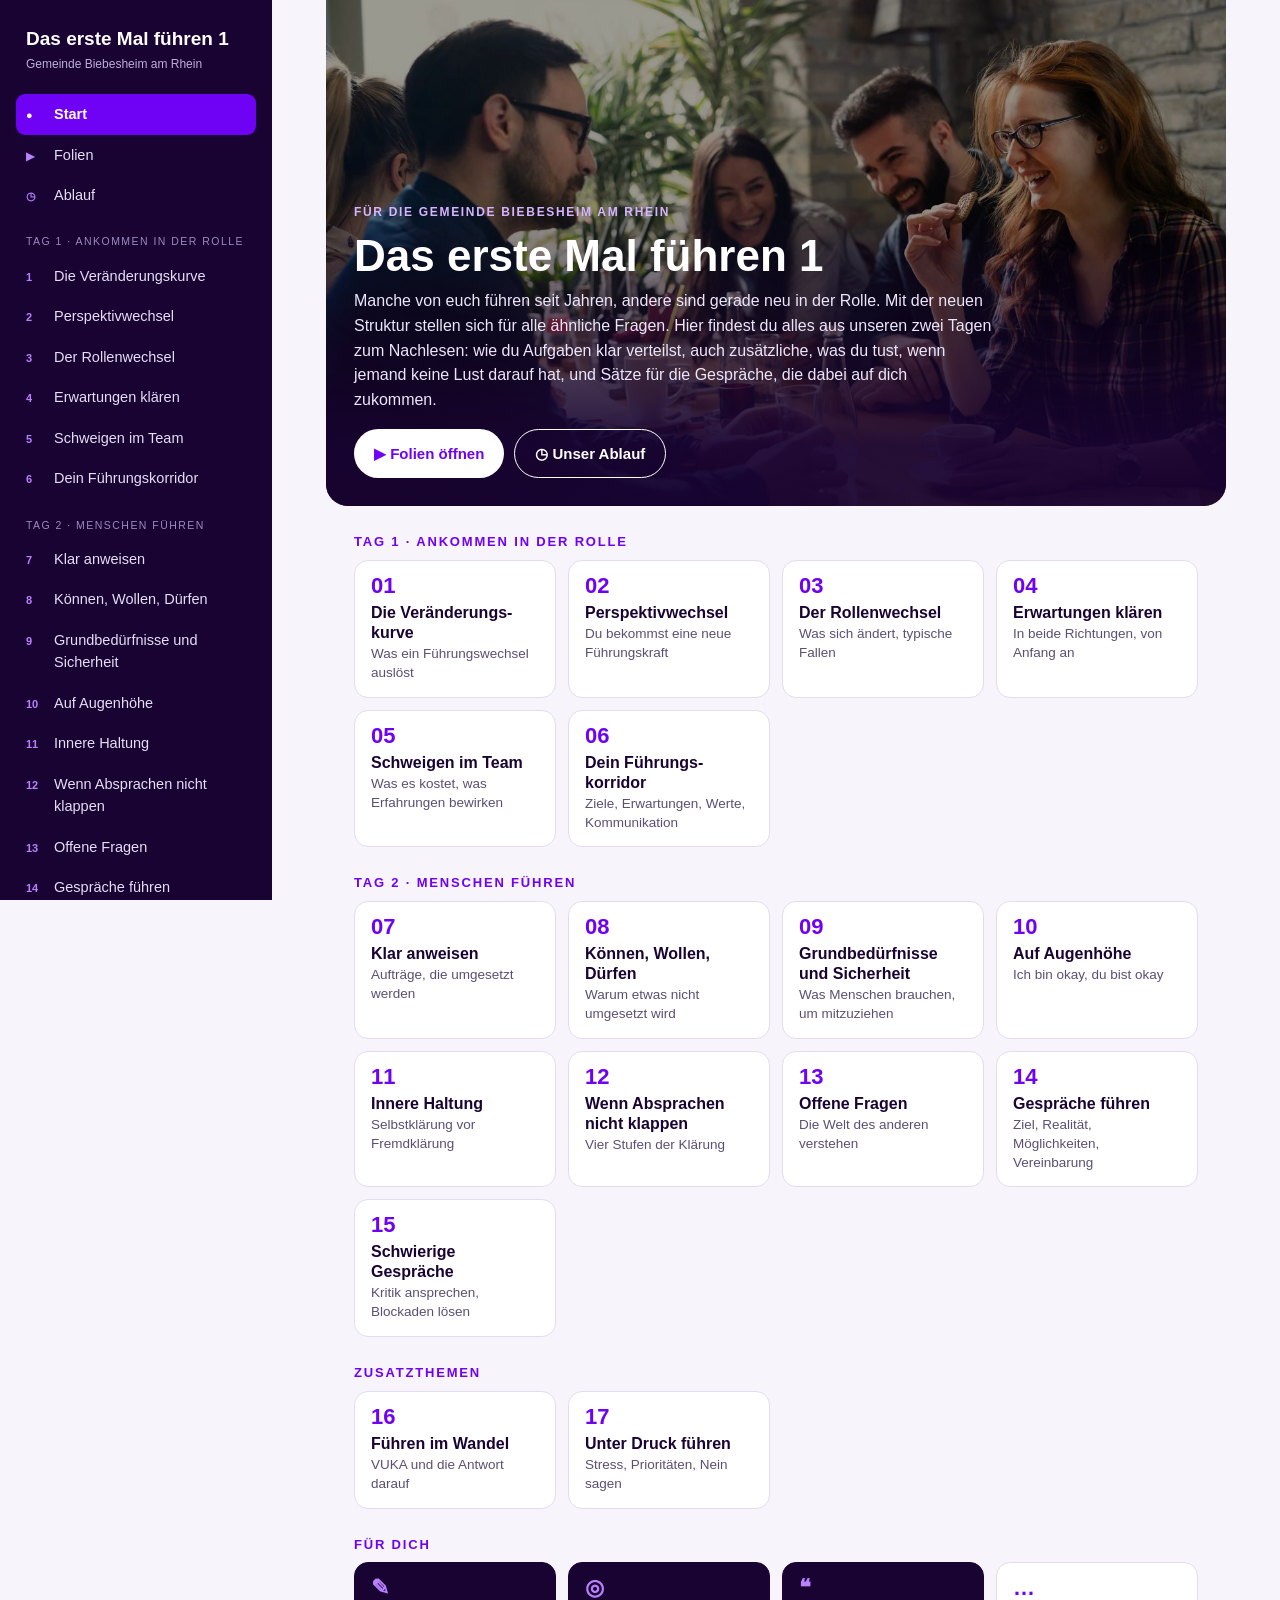
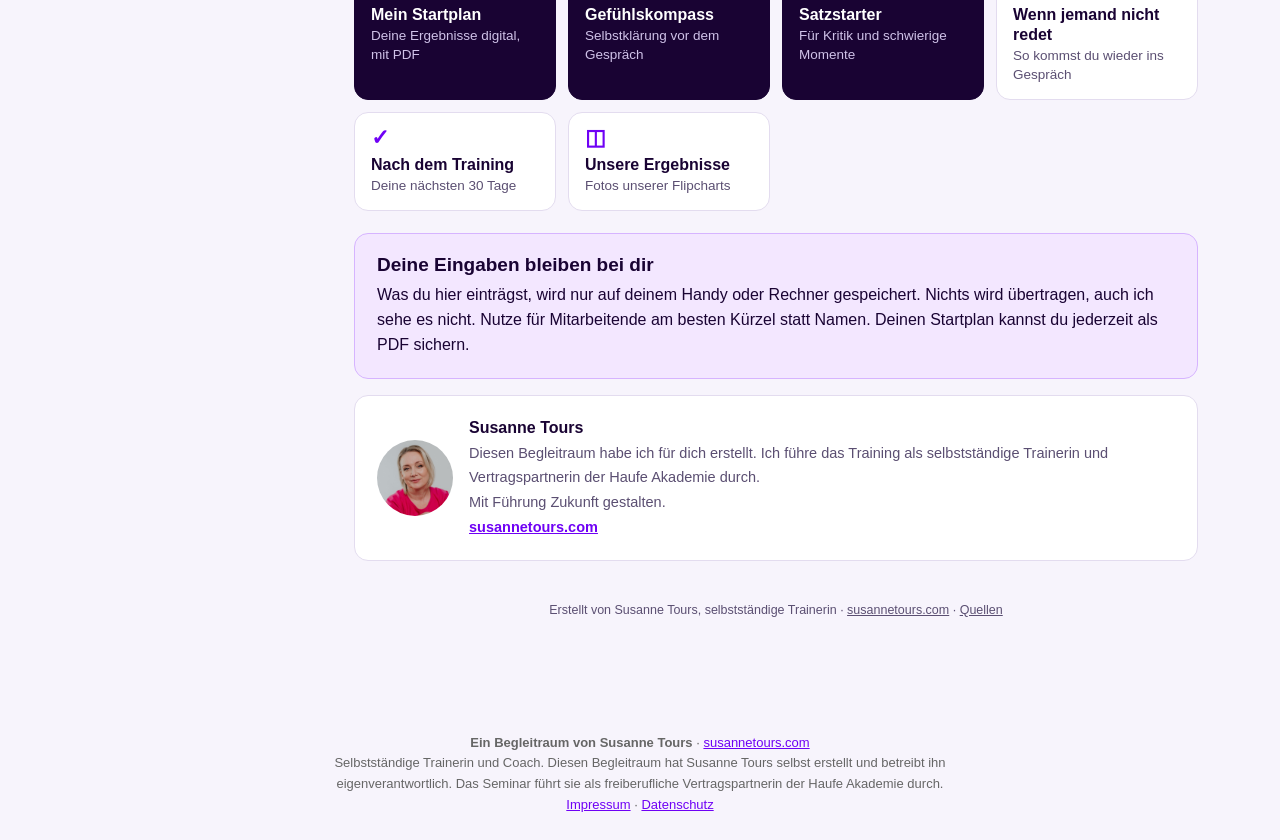
==== index.html @ 21297afb "Ansprache durchgehend für neue und erfahrene Führungskräfte Co-Authored-By: Claude Opus 5.5 <noreply" ====
<!doctype html>
<html lang="de">
<head>
<meta charset="utf-8">
<meta name="viewport" content="width=device-width, initial-scale=1, viewport-fit=cover">
<meta name="theme-color" content="#190333">
<title>Begleitraum · Das erste Mal führen 1 · Gemeinde Biebesheim am Rhein</title>
<style>
:root{
  --violet:#6F01F5;--violet-2:#9746FA;--violet-3:#BA81FF;--violet-4:#D6B4FF;--lav:#F3E7FF;
  --dark:#190333;--dark-2:#2A0F55;
  --paper:#FFFFFF;--bg:#F7F4FC;--ink:#190333;--ink-soft:#5B4F72;--line:#E3DCEF;
  --ok:#14A51A;--warn:#CB0101;--amber:#c48a00;
  --sans:Arial,"Helvetica Neue",Helvetica,sans-serif;
  --r:14px;
}
*{box-sizing:border-box}
html,body{margin:0}
body{font-family:var(--sans);color:var(--ink);background:var(--bg);line-height:1.55;-webkit-font-smoothing:antialiased;-webkit-text-size-adjust:100%}
h1,h2,h3{color:var(--dark);line-height:1.2;margin:0 0 .5em;font-weight:700}
h1{font-size:clamp(28px,5vw,44px)}
h2{font-size:clamp(23px,3.4vw,30px)}
h3{font-size:19px}
p{margin:0 0 1em}
a{color:var(--violet)}
button{font-family:inherit}
img{max-width:100%}
.btn{display:inline-flex;align-items:center;gap:8px;border:0;border-radius:999px;padding:12px 20px;font-weight:700;font-size:15px;cursor:pointer;text-decoration:none;background:var(--violet);color:#fff;min-height:44px}
.btn.light{background:#fff;color:var(--violet)}
.btn.ghost{background:transparent;color:var(--violet);border:1.5px solid var(--violet)}
.btn.ghostw{background:transparent;color:#fff;border:1.5px solid #fff}
.btn.small{padding:8px 14px;font-size:14px;min-height:38px}
.btn:focus-visible,a:focus-visible,button:focus-visible,input:focus-visible,textarea:focus-visible{outline:3px solid var(--violet-3);outline-offset:2px}
.eyebrow{font-size:12px;letter-spacing:.14em;text-transform:uppercase;font-weight:700;color:var(--violet)}
.hero .eyebrow{color:var(--violet-4)}

/* Layout */
.layout{display:grid;grid-template-columns:272px 1fr;min-height:100vh}
nav.side{background:var(--dark);color:#fff;padding:24px 16px 30px;position:sticky;top:0;height:100vh;overflow:auto}
.brand{font-size:19px;font-weight:700;margin:0 10px 2px}
.brand-sub{font-size:12px;color:#BFAEDD;margin:0 10px 20px}
nav.side a{display:flex;gap:10px;align-items:baseline;color:#E6DDF5;text-decoration:none;padding:9px 10px;border-radius:9px;font-size:14.5px}
nav.side a .n{font-size:11px;color:var(--violet-3);font-weight:700;min-width:18px}
nav.side a:hover{background:#ffffff14}
nav.side a.active{background:var(--violet);color:#fff;font-weight:700}
nav.side a.active .n{color:#fff}
.navgroup{font-size:10.5px;letter-spacing:.14em;text-transform:uppercase;color:#9C8BBE;margin:18px 10px 6px}
main{padding:0 0 60px;min-width:0}
.topbar{display:none}
section.page{display:none;max-width:900px;margin:0 auto;padding:0 28px}
section.page.show{display:block;animation:fade .25s ease}
@keyframes fade{from{opacity:0;transform:translateY(6px)}to{opacity:1}}
.hero{position:relative;border-radius:0 0 22px 22px;overflow:hidden;margin:0 -28px 28px;aspect-ratio:16/9;min-height:300px;display:flex;align-items:flex-end;background:var(--dark) center top/cover no-repeat}
.hero::after{content:"";position:absolute;inset:0;background:linear-gradient(180deg,#19033300 0%,#19033300 40%,#190333E6 88%)}
.hero .in{position:relative;z-index:1;padding:28px;color:#fff;width:100%}
.hero h1,.hero h2{color:#fff;margin:6px 0 6px}
.hero p{color:#EDE5FA;margin:0;max-width:640px}
.hero .acts{margin-top:16px;display:flex;gap:10px;flex-wrap:wrap}
.lead{font-size:17px;color:var(--ink-soft)}
.card{background:var(--paper);border:1px solid var(--line);border-radius:var(--r);padding:20px 22px;margin:0 0 16px}
.card h3{margin-bottom:.35em}
.card p:last-child,.card ul:last-child,.card ol:last-child{margin-bottom:0}
.card.lav{background:var(--lav);border-color:var(--violet-4)}
.card.dk{background:var(--dark);border-color:var(--dark);color:#fff}
.card.dk h3{color:#fff}
.card.dk .eyebrow{color:var(--violet-4)}
.grid2{display:grid;grid-template-columns:repeat(2,minmax(0,1fr));gap:14px;margin-bottom:16px}
.grid3{display:grid;grid-template-columns:repeat(3,minmax(0,1fr));gap:14px;margin-bottom:16px}
.grid2 .card,.grid3 .card{margin:0}
h3.sec{margin:30px 0 12px;font-size:21px}
ul.clean{padding-left:1.2em;margin:.4em 0 .8em}ul.clean li{margin:.3em 0}
ol.clean{padding-left:1.3em;margin:.4em 0 .8em}ol.clean li{margin:.35em 0}
.formula{font-size:clamp(24px,5vw,34px);font-weight:700;color:var(--dark);text-align:center;margin:6px 0 10px}
.formula span{color:var(--violet)}
.study{display:grid;grid-template-columns:46px 1fr;gap:14px;align-items:start}
.study .num{width:46px;height:46px;border-radius:50%;background:var(--violet);color:#fff;font-size:20px;font-weight:700;display:grid;place-items:center}
.quote{font-size:19px;font-weight:700;color:var(--violet);margin:.2em 0 .4em}
.pill{display:inline-block;font-size:12px;font-weight:700;background:var(--lav);color:var(--violet);border-radius:999px;padding:3px 10px;margin:0 6px 6px 0}
.task{border-left:5px solid var(--violet);background:var(--paper);border-radius:0 var(--r) var(--r) 0;padding:16px 20px;margin:0 0 16px;border-top:1px solid var(--line);border-right:1px solid var(--line);border-bottom:1px solid var(--line)}
.task .eyebrow{display:block;margin-bottom:4px}
.quad{display:grid;grid-template-columns:1fr 1fr;gap:10px;margin:6px 0 4px}
.quad div{border-radius:12px;padding:12px 14px;font-size:14.5px}
.quad b{display:block;font-size:16px;margin-bottom:2px}
.q1{background:#FEF0CD}.q1 b{color:#86640C}.q2{background:#E3F4E4}.q2 b{color:#035407}.q3{background:#FAE6E6}.q3 b{color:#CB0101}.q4{background:var(--lav)}.q4 b{color:var(--violet)}
.needs{display:grid;grid-template-columns:repeat(auto-fill,minmax(240px,1fr));gap:12px;margin-bottom:16px}
.need{background:#fff;border:1px solid var(--line);border-radius:14px;padding:16px;display:flex;flex-direction:column;gap:8px}
.need .k{font-size:12px;letter-spacing:.12em;text-transform:uppercase;color:var(--violet);font-weight:700}
.need .hear{font-size:17px;font-weight:700}
.need p{margin:0;font-size:15px}
.need .help{margin-top:auto;background:var(--lav);border-radius:10px;padding:10px 12px;font-size:14.5px}
.need .help b{display:block;font-size:11px;letter-spacing:.12em;text-transform:uppercase;color:var(--violet);margin-bottom:2px}
.styles{display:grid;gap:10px;margin-bottom:16px}
.style{border-radius:12px;padding:14px 16px;border-left:6px solid}
.style b{font-size:17px}
.style p{margin:4px 0 0;font-size:15px}
.s-D{background:#FAE6E6;border-color:#CB0101}.s-K{background:#E3F4E4;border-color:#14A51A}.s-C{background:var(--lav);border-color:var(--violet)}.s-A{background:#F0F0F0;border-color:#777}.s-N{background:#FEF0CD;border-color:#c48a00}
.stairs{display:flex;flex-direction:column-reverse;gap:8px;margin:8px 0 6px}
.stairs div{border-radius:10px;padding:10px 14px;font-size:15px;width:72%}
.subnav{display:flex;flex-wrap:wrap;gap:8px;margin:0 0 22px}
.subnav button{border:1.5px solid var(--violet);background:#fff;color:var(--violet);border-radius:999px;padding:9px 15px;font-weight:700;font-size:14px;cursor:pointer;min-height:42px}
.subnav button.on{background:var(--violet);color:#fff}
.sub{display:none}.sub.show{display:block}

/* Tiles */
.tgroup{margin:28px 0 10px;font-size:13px;letter-spacing:.14em;text-transform:uppercase;color:var(--violet);font-weight:700}
.ntiles{display:grid;grid-template-columns:repeat(4,minmax(0,1fr));gap:12px;margin:0 0 6px}
.ntile{display:block;text-decoration:none;background:#fff;border:1px solid var(--line);border-radius:14px;padding:14px 16px;color:var(--ink);transition:transform .15s,border-color .15s,box-shadow .15s}
.ntile:hover{transform:translateY(-2px);border-color:var(--violet-3);box-shadow:0 8px 22px #6F01F518}
.ntile .n{font-weight:700;color:var(--violet);font-size:22px;line-height:1}
.ntile b{display:block;color:var(--dark);font-size:16px;margin:6px 0 2px;line-height:1.25}
.ntile span{color:var(--ink-soft);font-size:13.5px;line-height:1.4;display:block}
.ntile.dk{background:var(--dark);border-color:var(--dark)}.ntile.dk b{color:#fff}.ntile.dk span{color:#CFC2E8}.ntile.dk .n{color:var(--violet-3)}

/* Flipcharts */
.fcs{display:grid;grid-template-columns:repeat(auto-fill,minmax(140px,1fr));gap:12px;margin:0 0 16px}
.fcs button{padding:0;border:1px solid var(--line);border-radius:12px;background:#fff;cursor:zoom-in;overflow:hidden;text-align:left}
.fcs img{display:block;width:100%;aspect-ratio:1040/1500;object-fit:cover}
.fcs span{display:block;padding:8px 10px;font-size:13px;font-weight:700;color:var(--ink-soft)}
.fcbox{background:var(--lav);border-radius:var(--r);padding:16px 16px 4px;margin:24px 0 16px}
.fcbox .eyebrow{display:block;margin-bottom:10px}

/* Forms */
input[type=text],textarea,select{width:100%;border:1.5px solid var(--line);border-radius:10px;padding:12px 13px;font:inherit;font-size:16px;background:#fff;color:var(--ink)}
textarea{min-height:84px;resize:vertical}
label.l{display:block;font-weight:700;color:var(--dark);margin:14px 0 6px}
.hint{font-size:13.5px;color:var(--ink-soft);margin:-2px 0 8px}
.steps{display:flex;gap:5px;margin:0 0 8px}
.steps i{flex:1;height:6px;border-radius:4px;background:var(--line)}
.steps i.on{background:var(--violet)}
.stepname{font-size:13px;color:var(--ink-soft);margin:0 0 14px}
.wizard-nav{display:flex;justify-content:space-between;gap:10px;margin-top:18px}
.scale{display:flex;gap:6px;flex-wrap:wrap}
.scale button{flex:1;min-width:40px;max-width:58px;height:44px;border-radius:10px;border:1.5px solid var(--line);background:#fff;color:var(--ink);font:inherit;font-weight:700;cursor:pointer}
.scale button.on{background:var(--violet);color:#fff;border-color:var(--violet)}
.scale.wide{display:grid;grid-template-columns:repeat(6,1fr)}.scale.wide button{max-width:none;min-width:0;font-size:14px}
.check{display:flex;gap:12px;align-items:flex-start;padding:12px 0;border-bottom:1px solid var(--line);cursor:pointer}
.check:last-child{border-bottom:0}
.check input{margin-top:3px;width:20px;height:20px;accent-color:var(--violet);flex:none}
.player{border:1px solid var(--line);border-radius:12px;padding:12px 14px;margin:0 0 12px;background:#fff}
.player .top{display:flex;gap:8px;align-items:center}
.player .top input{flex:1}
.player .lbl{font-size:13px;font-weight:700;color:var(--ink-soft);margin:10px 0 4px}
.x{border:0;background:var(--lav);color:var(--violet);width:40px;height:40px;border-radius:10px;font-size:20px;cursor:pointer;flex:none}
.board{max-width:420px;margin:6px auto 0}
.kq{border-top:1px solid var(--line);padding:14px 0}.kq p{margin:0 0 8px}
.kbar{display:grid;grid-template-columns:118px 1fr 40px;gap:10px;align-items:center;margin:8px 0}
.kbar .t{height:12px;border-radius:6px;background:var(--lav);overflow:hidden}.kbar .t i{display:block;height:100%;background:var(--violet-3)}
.kbar.top .t i{background:var(--violet)}
.kbar b{font-size:14.5px}.kbar span{text-align:right;font-weight:700;font-size:14px}
.reco{background:var(--lav);border-radius:12px;padding:14px 16px;margin-top:14px}
.sent{display:flex;gap:10px;align-items:flex-start;justify-content:space-between;border-top:1px solid var(--line);padding:12px 0}
.sent q{quotes:"„" "“";font-size:15.5px}
.sent button{flex:none}
.agenda{width:100%;border-collapse:collapse;background:#fff;border-radius:var(--r);overflow:hidden;border:1px solid var(--line)}
.agenda td{padding:11px 14px;border-bottom:1px solid var(--line);vertical-align:top;font-size:15px}
.agenda td:first-child{font-weight:700;color:var(--violet);width:64px;white-space:nowrap}
.agenda tr.pause td{color:var(--ink-soft);font-style:italic;background:#FAF8FD}
.agenda small{display:block;color:var(--ink-soft);font-size:13px}
.gallery{display:grid;grid-template-columns:repeat(auto-fill,minmax(220px,1fr));gap:12px}
.gallery figure{margin:0;background:#fff;border:1px solid var(--line);border-radius:12px;overflow:hidden}
.gallery img{width:100%;display:block;cursor:zoom-in}
.gallery figcaption{padding:8px 10px;font-size:13.5px;font-weight:700}
.empty{text-align:center;color:var(--ink-soft);padding:30px 20px;border:2px dashed var(--line);border-radius:var(--r);background:#fff}
.foot{text-align:center;font-size:12.5px;color:var(--ink-soft);margin-top:40px}
.foot a{color:var(--ink-soft)}
.trainer{display:flex;gap:16px;align-items:center}
.trainer img{width:76px;height:76px;border-radius:50%;object-fit:cover;flex:none}
.toast{position:fixed;left:50%;bottom:24px;transform:translateX(-50%) translateY(20px);background:var(--dark);color:#fff;padding:10px 16px;border-radius:999px;font-size:14px;opacity:0;transition:.2s;pointer-events:none;z-index:80}
.toast.on{opacity:1;transform:translateX(-50%)}
#lightbox{position:fixed;inset:0;background:#0b0118ee;display:none;place-items:center;z-index:70;cursor:zoom-out;padding:12px}
#lightbox.on{display:grid}
#lightbox img{max-width:100%;max-height:92vh;border-radius:8px}
/* Folien */
.fol-grid{display:grid;grid-template-columns:repeat(auto-fill,minmax(200px,1fr));gap:12px;margin-top:14px}
.fol-grid button{padding:0;border:1px solid var(--line);border-radius:10px;background:#fff;cursor:pointer;overflow:hidden;text-align:left;font:700 12.5px var(--sans);color:var(--ink-soft)}
.fol-grid img{display:block;width:100%;aspect-ratio:16/9;object-fit:cover;background:var(--lav)}
.fol-grid span{display:block;padding:6px 10px}
#folView{position:fixed;inset:0;z-index:90;background:#120126;display:none;flex-direction:column;align-items:center;justify-content:center}
#folView.on{display:flex}
#folView img{display:block;width:min(100vw, calc((100vh - 64px) * 16 / 9));width:min(100vw, calc((100dvh - 64px) * 16 / 9));height:auto;aspect-ratio:16/9;max-width:none;max-height:none;object-fit:contain;user-select:none;flex:none}
#folView:fullscreen img,#folView:-webkit-full-screen img{width:min(100vw, calc((100vh - 64px) * 16 / 9))}
#folBar{position:absolute;left:0;right:0;bottom:0;height:58px;display:flex;align-items:center;justify-content:center;gap:10px;color:#fff;font-weight:700;font-size:15px}
#folBar button{background:transparent;border:1px solid var(--violet-2);color:#fff;border-radius:10px;padding:8px 16px;font-weight:700;font-size:18px;cursor:pointer;min-width:48px;min-height:44px}
#folClose{position:absolute;top:10px;right:12px;background:transparent;border:0;color:#fff;font-size:34px;cursor:pointer;line-height:1;width:48px;height:48px}

@media (max-width:860px){
  .layout{grid-template-columns:1fr}
  nav.side{position:fixed;inset:0 auto 0 0;width:286px;z-index:60;transform:translateX(-100%);transition:transform .25s;padding-top:calc(20px + env(safe-area-inset-top))}
  nav.side.open{transform:none;box-shadow:0 0 0 100vmax #0007}
  .topbar{display:flex;align-items:center;justify-content:space-between;background:var(--dark);color:#fff;padding:10px 12px;position:sticky;top:0;z-index:50;padding-top:calc(10px + env(safe-area-inset-top))}
  .topbar button{background:none;border:0;color:#fff;font-size:16px;font-weight:700;display:flex;gap:8px;align-items:center;cursor:pointer;min-height:44px;padding:0 6px}
  .topbar span{font-size:14px;color:#CFC2E8}
  section.page{padding:0 16px}
  .hero{margin:0 -16px 22px;border-radius:0;aspect-ratio:auto;min-height:0;flex-direction:column;align-items:stretch;background:var(--dark)!important}
  .hero::before{content:"";display:block;aspect-ratio:16/9;background:inherit;background-image:var(--img);background-size:cover;background-position:center top}
  .hero::after{display:none}
  .hero .in{background:var(--dark)}
  .hero .in{padding:22px 18px}
  .grid2,.grid3{grid-template-columns:1fr}
  .ntiles{grid-template-columns:repeat(2,minmax(0,1fr))}
  .card{padding:18px}
  .stairs div{width:84%}
}
@media (max-width:380px){.ntile{padding:12px}.ntile b{font-size:15px}}
@media print{
  nav.side,.topbar,.noprint,.subnav,.wizard-nav,.steps,.stepname,#folView,#lightbox,.toast{display:none!important}
  .layout{display:block}
  section.page{display:none!important}
  body.printing #print-area{display:block!important}
  body{background:#fff}
}
#print-area{display:none;font-size:13px;padding:10px}
#print-area h2{font-size:22px}#print-area h3{font-size:15px;margin:14px 0 4px;color:var(--violet)}
#print-area p{margin:0 0 4px}
/* Ergänzungen: Das erste Mal führen */
.daytag{display:inline-block;font-size:11px;font-weight:700;letter-spacing:.12em;text-transform:uppercase;background:var(--violet-4);color:var(--dark);border-radius:999px;padding:2px 9px;margin-left:6px;vertical-align:middle}
.curve{width:100%;height:auto;display:block;margin:4px 0 6px}
.phase{display:grid;grid-template-columns:34px 1fr;gap:12px;align-items:start;padding:12px 0;border-top:1px solid var(--line)}
.phase:first-of-type{border-top:0}
.phase .num{width:34px;height:34px;border-radius:50%;background:var(--lav);color:var(--violet);font-weight:700;display:grid;place-items:center;font-size:15px}
.phase h3{font-size:17px;margin:4px 0 2px}
.phase p{margin:0;font-size:15px}
.bridge{background:var(--dark);color:#fff;border-radius:12px;padding:12px 16px;margin:6px 0;font-size:15px}
.bridge b{color:var(--violet-4)}
.sw{display:grid;grid-template-columns:28px 1fr;grid-template-rows:1fr 28px;gap:6px;margin:6px 0 4px}
.sw .ax-y{writing-mode:vertical-rl;transform:rotate(180deg);text-align:center;font-size:12.5px;font-weight:700;color:var(--ink-soft)}
.sw .ax-x{grid-column:2;text-align:center;font-size:12.5px;font-weight:700;color:var(--ink-soft)}
.sw .q{display:grid;grid-template-columns:1fr 1fr;gap:8px}
.sw .q>div{border-radius:12px;padding:12px 14px;min-height:92px;font-size:14.5px}
.sw .q b{display:block;font-size:15px;margin-bottom:4px}
.sw .qa{background:#FEF0CD}.sw .qa b{color:#86640C}
.sw .qb{background:#E3F4E4}.sw .qb b{color:#035407}
.sw .qc{background:#FAE6E6}.sw .qc b{color:#CB0101}
.sw .qd{background:var(--lav)}.sw .qd b{color:var(--violet)}
.sw .chips{display:flex;flex-wrap:wrap;gap:5px;margin-top:6px}
.sw .chips span{background:#fff;border-radius:999px;padding:2px 9px;font-weight:700;font-size:13px;color:var(--dark)}
details.more{background:#fff;border:1px solid var(--line);border-radius:var(--r);margin:0 0 16px}
details.more summary{cursor:pointer;padding:16px 20px;font-weight:700;color:var(--violet);list-style:none}
details.more summary::-webkit-details-marker{display:none}
details.more summary::before{content:"＋ ";}
details.more[open] summary::before{content:"－ ";}
details.more .b{padding:0 20px 16px}
.ego{display:grid;gap:10px;margin:0 0 16px}
.ego>div{border-radius:14px;padding:14px 16px;background:#fff;border:1px solid var(--line);display:grid;grid-template-columns:56px 1fr;gap:12px;align-items:start}
.ego .k{width:56px;height:56px;border-radius:50%;display:grid;place-items:center;font-weight:700;color:#fff;font-size:22px}
.ego h3{font-size:17px;margin:2px 0 4px}
.ego p{margin:0 0 4px;font-size:15px}
.ego .say{font-size:14.5px;color:var(--ink-soft)}
.ok4{display:grid;grid-template-columns:1fr 1fr;gap:8px;margin:6px 0}
.ok4 div{border-radius:12px;padding:12px 14px;font-size:14.5px;background:#F4F1F8}
.ok4 b{display:block;font-size:15px;margin-bottom:2px}
.ok4 .yes{background:var(--violet);color:#fff}
.ok4 .yes b{color:#fff}
.trans{display:grid;grid-template-columns:1fr 1fr;gap:10px;margin:0 0 12px}
.trans div{border-radius:12px;padding:12px 14px;font-size:15px}
.trans .from{background:#FAE6E6}
.trans .to{background:#E3F4E4}
.trans small{display:block;font-size:11.5px;letter-spacing:.1em;text-transform:uppercase;font-weight:700;margin-bottom:4px;color:var(--ink-soft)}
.grow{display:grid;gap:10px;margin:0 0 16px}
.grow>div{display:grid;grid-template-columns:64px 1fr;gap:14px;background:#fff;border:1px solid var(--line);border-radius:14px;padding:14px 16px;align-items:start}
.grow .L{width:64px;height:64px;border-radius:14px;background:var(--violet);color:#fff;font-size:30px;font-weight:700;display:grid;place-items:center}
.grow h3{font-size:17px;margin:2px 0 4px}
.grow ul{margin:4px 0 0;padding-left:1.1em;font-size:15px}
.drei{display:grid;gap:10px;margin:0 0 16px}
.drei>div{background:var(--dark);color:#fff;border-radius:14px;padding:16px 18px}
.drei b{display:block;color:var(--violet-4);font-size:20px;margin-bottom:4px}
.drei p{margin:0;font-size:15px;color:#EDE5FA}
.drei q{display:block;margin-top:8px;font-weight:700;color:#fff;quotes:"„" "“"}
.korr{display:grid;grid-template-columns:repeat(2,minmax(0,1fr));gap:12px;margin:0 0 16px}
.korr .card{margin:0;border-top:5px solid var(--violet)}
@media (max-width:860px){.korr{grid-template-columns:1fr}.trans{grid-template-columns:1fr}}
[id]{scroll-margin-top:76px}

.chk{display:flex;gap:12px;align-items:flex-start;padding:10px 0;border-bottom:1px solid rgba(0,0,0,.08);font-size:16px;line-height:1.4;cursor:pointer}
.chk:last-child{border-bottom:0}
.chk input{width:22px;height:22px;flex:0 0 22px;margin:0;accent-color:#6F01F5}

.gk-in{width:100%;box-sizing:border-box;font:inherit;font-size:16px;padding:10px 12px;border:1px solid #CFC6DE;border-radius:10px;margin-top:6px}
.gk-item{padding:12px 0;border-bottom:1px solid rgba(0,0,0,.08)}.gk-item:last-child{border-bottom:0}
.gk-t{font-size:16px;line-height:1.4;margin-bottom:8px}
.gk-scale{display:flex;gap:8px}.gk-scale button{flex:1;min-height:44px;border:1px solid #CFC6DE;background:#fff;border-radius:10px;font:inherit;font-size:16px;font-weight:700;color:#190333;cursor:pointer}
.gk-scale button.on{background:#6F01F5;border-color:#6F01F5;color:#fff}
.gk-bar{display:grid;grid-template-columns:64px 1fr 28px;gap:10px;align-items:center;margin:8px 0;font-size:15px}
.gk-track{height:14px;background:#EEE8F6;border-radius:8px;overflow:hidden}.gk-track div{height:100%;border-radius:8px}
#print-area .card{border:1px solid #ddd;border-radius:8px;padding:8px 10px;margin:8px 0}

</style>

</head>
<body>
<div class="layout">
<nav class="side" id="side" aria-label="Bereiche">
  <div class="brand">Das erste Mal führen 1</div>
  <div class="brand-sub">Gemeinde Biebesheim am Rhein</div>
  <a href="#start"><span class="n">●</span>Start</a>
  <a href="#folien"><span class="n">▶</span>Folien</a>
  <a href="#ablauf"><span class="n">◷</span>Ablauf</a>
  <div class="navgroup">Tag 1 · Ankommen in der Rolle</div>
  <a href="#kurve"><span class="n">1</span>Die Veränderungskurve</a>
  <a href="#perspektive"><span class="n">2</span>Perspektivwechsel</a>
  <a href="#rollenwechsel"><span class="n">3</span>Der Rollenwechsel</a>
  <a href="#erwartungen"><span class="n">4</span>Erwartungen klären</a>
  <a href="#schweigenteam"><span class="n">5</span>Schweigen im Team</a>
  <a href="#korridor"><span class="n">6</span>Dein Führungskorridor</a>
  <div class="navgroup">Tag 2 · Menschen führen</div>
  <a href="#anweisen"><span class="n">7</span>Klar anweisen</a>
  <a href="#skillwill"><span class="n">8</span>Können, Wollen, Dürfen</a>
  <a href="#beduerfnisse"><span class="n">9</span>Grundbedürfnisse und Sicherheit</a>
  <a href="#augenhoehe"><span class="n">10</span>Auf Augenhöhe</a>
  <a href="#haltung"><span class="n">11</span>Innere Haltung</a>
  <a href="#klaerung"><span class="n">12</span>Wenn Absprachen nicht klappen</a>
  <a href="#fragen"><span class="n">13</span>Offene Fragen</a>
  <a href="#grow"><span class="n">14</span>Gespräche führen</a>
  <a href="#schwierig"><span class="n">15</span>Schwierige Gespräche</a>
  <div class="navgroup">Zusatzthemen</div>
  <a href="#wandel"><span class="n">16</span>Führen im Wandel</a>
  <a href="#druck"><span class="n">17</span>Unter Druck führen</a>
  <div class="navgroup">Für dich</div>
  <a href="#startplan"><span class="n">✎</span>Mein Startplan</a>
  <a href="#gefuehlskompass"><span class="n">◎</span>Gefühlskompass</a>
  <a href="#saetze"><span class="n">❝</span>Satzstarter</a>
  <a href="#schweigen"><span class="n">…</span>Wenn jemand nicht redet</a>
  <a href="#danach"><span class="n">✓</span>Nach dem Training</a>
  <a href="#ergebnisse"><span class="n">◫</span>Unsere Ergebnisse</a>
  <a href="#quellen"><span class="n">i</span>Quellen</a>
</nav>

<main>
<div class="topbar"><button onclick="toggleNav()" aria-label="Menü öffnen">☰ Menü</button><span>Das erste Mal führen 1</span></div>

<!-- START -->
<section class="page" id="p-start">
  <div class="hero" style="background-image:url('bilder/start.jpg');--img:url('bilder/start.jpg')"><div class="in">
    <span class="eyebrow">Für die Gemeinde Biebesheim am Rhein</span>
    <h1>Das erste Mal führen 1</h1>
    <p>Manche von euch führen seit Jahren, andere sind gerade neu in der Rolle. Mit der neuen Struktur stellen sich für alle ähnliche Fragen. Hier findest du alles aus unseren zwei Tagen zum Nachlesen: wie du Aufgaben klar verteilst, auch zusätzliche, was du tust, wenn jemand keine Lust darauf hat, und Sätze für die Gespräche, die dabei auf dich zukommen.</p>
    <div class="acts"><a class="btn light" href="#folien">▶ Folien öffnen</a><a class="btn ghostw" href="#ablauf">◷ Unser Ablauf</a></div>
  </div></div>

  <h3 class="tgroup">Tag 1 · Ankommen in der Rolle</h3>
  <nav class="ntiles">
    <a class="ntile" href="#kurve"><div class="n">01</div><b>Die Veränderungs&shy;kurve</b><span>Was ein Führungswechsel auslöst</span></a>
    <a class="ntile" href="#perspektive"><div class="n">02</div><b>Perspektiv&shy;wechsel</b><span>Du bekommst eine neue Führungskraft</span></a>
    <a class="ntile" href="#rollenwechsel"><div class="n">03</div><b>Der Rollen&shy;wechsel</b><span>Was sich ändert, typische Fallen</span></a>
    <a class="ntile" href="#erwartungen"><div class="n">04</div><b>Erwartungen klären</b><span>In beide Richtungen, von Anfang an</span></a>
    <a class="ntile" href="#schweigenteam"><div class="n">05</div><b>Schweigen im Team</b><span>Was es kostet, was Erfahrungen bewirken</span></a>
    <a class="ntile" href="#korridor"><div class="n">06</div><b>Dein Führungs&shy;korridor</b><span>Ziele, Erwartungen, Werte, Kommunikation</span></a>
  </nav>

  <h3 class="tgroup">Tag 2 · Menschen führen</h3>
  <nav class="ntiles">
    <a class="ntile" href="#anweisen"><div class="n">07</div><b>Klar anweisen</b><span>Aufträge, die umgesetzt werden</span></a>
    <a class="ntile" href="#skillwill"><div class="n">08</div><b>Können, Wollen, Dürfen</b><span>Warum etwas nicht umgesetzt wird</span></a>
    <a class="ntile" href="#beduerfnisse"><div class="n">09</div><b>Grund&shy;bedürfnisse und Sicherheit</b><span>Was Menschen brauchen, um mitzuziehen</span></a>
    <a class="ntile" href="#augenhoehe"><div class="n">10</div><b>Auf Augenhöhe</b><span>Ich bin okay, du bist okay</span></a>
    <a class="ntile" href="#haltung"><div class="n">11</div><b>Innere Haltung</b><span>Selbstklärung vor Fremdklärung</span></a>
    <a class="ntile" href="#klaerung"><div class="n">12</div><b>Wenn Absprachen nicht klappen</b><span>Vier Stufen der Klärung</span></a>
    <a class="ntile" href="#fragen"><div class="n">13</div><b>Offene Fragen</b><span>Die Welt des anderen verstehen</span></a>
    <a class="ntile" href="#grow"><div class="n">14</div><b>Gespräche führen</b><span>Ziel, Realität, Möglichkeiten, Vereinbarung</span></a>
    <a class="ntile" href="#schwierig"><div class="n">15</div><b>Schwierige Gespräche</b><span>Kritik ansprechen, Blockaden lösen</span></a>
  </nav>

  <h3 class="tgroup">Zusatzthemen</h3>
  <nav class="ntiles">
    <a class="ntile" href="#wandel"><div class="n">16</div><b>Führen im Wandel</b><span>VUKA und die Antwort darauf</span></a>
    <a class="ntile" href="#druck"><div class="n">17</div><b>Unter Druck führen</b><span>Stress, Prioritäten, Nein sagen</span></a>
  </nav>

  <h3 class="tgroup">Für dich</h3>
  <nav class="ntiles">
    <a class="ntile dk" href="#startplan"><div class="n">✎</div><b>Mein Startplan</b><span>Deine Ergebnisse digital, mit PDF</span></a>
    <a class="ntile dk" href="#gefuehlskompass"><div class="n">◎</div><b>Gefühlskompass</b><span>Selbstklärung vor dem Gespräch</span></a>
    <a class="ntile dk" href="#saetze"><div class="n">❝</div><b>Satzstarter</b><span>Für Kritik und schwierige Momente</span></a>
    <a class="ntile" href="#schweigen"><div class="n">…</div><b>Wenn jemand nicht redet</b><span>So kommst du wieder ins Gespräch</span></a>
    <a class="ntile" href="#danach"><div class="n">✓</div><b>Nach dem Training</b><span>Deine nächsten 30 Tage</span></a>
    <a class="ntile" href="#ergebnisse"><div class="n">◫</div><b>Unsere Ergebnisse</b><span>Fotos unserer Flipcharts</span></a>
  </nav>

  <div class="card lav" style="margin-top:22px"><h3>Deine Eingaben bleiben bei dir</h3><p>Was du hier einträgst, wird nur auf deinem Handy oder Rechner gespeichert. Nichts wird übertragen, auch ich sehe es nicht. Nutze für Mitarbeitende am besten Kürzel statt Namen. Deinen Startplan kannst du jederzeit als PDF sichern.</p></div>
  <div class="card"><div class="trainer"><img src="bilder/susanne.jpg" alt="Susanne Tours"><div><b>Susanne Tours</b><br><span style="color:var(--ink-soft);font-size:14.5px">Diesen Begleitraum habe ich für dich erstellt. Ich führe das Training als selbstständige Trainerin und Vertragspartnerin der Haufe Akademie durch.</span><br><span style="color:var(--ink-soft);font-size:14.5px">Mit Führung Zukunft gestalten.</span><br><a href="https://susannetours.com" target="_blank" rel="noopener" style="font-size:14.5px;font-weight:700">susannetours.com</a></div></div></div>
  <p class="foot">Erstellt von Susanne Tours, selbstständige Trainerin · <a href="https://susannetours.com" target="_blank" rel="noopener">susannetours.com</a> · <a href="#quellen">Quellen</a></p>
</section>

<!-- FOLIEN -->
<section class="page" id="p-folien">
  <div style="height:26px"></div>
  <span class="eyebrow">Alle Folien der zwei Tage</span>
  <h2>Folien</h2>
  <p class="lead">Tippe auf eine Folie, um sie groß anzusehen. Weiterblättern mit Wischen oder den Pfeilen.</p>
  <button class="btn" id="folStart" type="button">▶ Ab Anfang zeigen</button>
  <div class="fol-grid" id="folGrid"></div>
</section>

<!-- ABLAUF -->
<section class="page" id="p-ablauf">
  <div class="hero" style="background-image:url('bilder/ablauf.jpg');--img:url('bilder/ablauf.jpg')"><div class="in"><span class="eyebrow">Zwei Tage · 09:00 bis 17:00 Uhr</span><h2>Unser Ablauf</h2><p>Du arbeitest viel mit den anderen, an deinem eigenen Team und an echten Situationen aus deinem Alltag.</p></div></div>
  <div class="subnav" id="abnav"><button data-sub="t1" class="on">Tag 1</button><button data-sub="t2">Tag 2</button></div>
  <div class="sub show" id="sub-t1">
  <table class="agenda">
    <tr><td>09:00</td><td><b>Ankommen</b><small>Aufstellung nach Führungserfahrung, Vorstellung mit Rolle, Team und Erwartungen, was Führung für dich bedeutet</small></td></tr>
    <tr><td>09:45</td><td><b>Die Veränderungskurve</b><small>Was ein Führungswechsel bei Menschen auslöst</small></td></tr>
    <tr class="pause"><td>10:15</td><td>Kaffeepause bis 10:30 Uhr</td></tr>
    <tr><td>10:30</td><td><b>Perspektivwechsel</b><small>Du bekommst eine neue Führungskraft. Was geht dir durch den Kopf?</small></td></tr>
    <tr><td>11:30</td><td><b>Erwartungen klären</b><small>Die Fragen deines Teams beantworten, deine Erwartungen formulieren</small></td></tr>
    <tr class="pause"><td>12:30</td><td>Mittagspause bis 13:30 Uhr</td></tr>
    <tr><td>13:30</td><td><b>Dein Führungskorridor</b><small>Ziele, Erwartungen, Werte und Prinzipien, Kommunikation</small></td></tr>
    <tr class="pause"><td>15:15</td><td>Kaffeepause bis 15:30 Uhr</td></tr>
    <tr><td>15:30</td><td><b>Grundbedürfnisse und psychologische Sicherheit</b><small>Was Menschen brauchen, um offen zu sprechen und gut zusammenzuarbeiten</small></td></tr>
    <tr><td>16:40</td><td><b>Tagesabschluss</b><small>Dein wichtigster Gedanke von heute</small></td></tr>
    <tr><td>17:00</td><td><b>Ende des ersten Tages</b></td></tr>
  </table>
  </div>
  <div class="sub" id="sub-t2">
  <table class="agenda">
    <tr><td>09:00</td><td><b>Ankommen</b><small>Was ist dir seit gestern durch den Kopf gegangen? Ein Blick auf eure Hashtags</small></td></tr>
    <tr><td>09:15</td><td><b>Können und Wollen</b><small>Euer Führungsverhalten für jedes Feld der Matrix</small></td></tr>
    <tr class="pause"><td>10:15</td><td>Kaffeepause bis 10:30 Uhr</td></tr>
    <tr><td>10:30</td><td><b>Auf Augenhöhe</b><small>Ich bin okay, du bist okay. Drei Ich-Zustände</small></td></tr>
    <tr><td>11:30</td><td><b>Offene Fragen</b><small>Die Matrix mit Fragen ergänzen, dein Team einordnen</small></td></tr>
    <tr class="pause"><td>12:30</td><td>Mittagspause bis 13:30 Uhr</td></tr>
    <tr><td>13:30</td><td><b>Gespräche führen</b><small>Dein Gesprächsplan und ein geprobtes Gespräch im Trio</small></td></tr>
    <tr class="pause"><td>15:15</td><td>Kaffeepause bis 15:30 Uhr</td></tr>
    <tr><td>15:30</td><td><b>Schwierige Gespräche</b><small>Dein blinder Fleck, Kritik ansprechen und wenn jemand nicht mit dir redet</small></td></tr>
    <tr><td>16:30</td><td><b>Dein Startplan</b><small>Deine nächsten Schritte für die kommenden 30 Tage</small></td></tr>
    <tr><td>17:00</td><td><b>Ende</b></td></tr>
  </table>
  </div>
  <div style="height:20px"></div>
</section>

<!-- 1 KURVE -->
<section class="page" id="p-kurve">
  <div class="hero" style="background-image:url('bilder/kurve.jpg');--img:url('bilder/kurve.jpg')"><div class="in"><span class="eyebrow">Tag 1 · Modul 1</span><h2>Die Veränderungskurve</h2><p>Eine neue Führungskraft oder eine neue Struktur ist für ein Team eine Veränderung. Auch dann, wenn alle sie wollen.</p></div></div>
  <div class="card"><h3>Worum es geht</h3><p>Menschen reagieren auf Veränderungen in einem ähnlichen Muster. Erst kommt die Überraschung, dann oft Ablehnung und Widerstand, und erst später die Bereitschaft, sich auf das Neue einzulassen. Wenn du die Kurve kennst, nimmst du Widerstand nicht persönlich. Und du weißt, was dein Team gerade von dir braucht.</p></div>
  <div class="card">
    <svg class="curve" viewBox="0 0 640 345" role="img" aria-label="Die Veränderungskurve mit acht Phasen">
      <line x1="30" y1="310" x2="625" y2="310" stroke="#5B4F72" stroke-width="1.5"/>
      <line x1="30" y1="310" x2="30" y2="30" stroke="#5B4F72" stroke-width="1.5"/>
      <text x="620" y="332" text-anchor="end" font-size="14" fill="#5B4F72">Zeit →</text>
      <text x="16" y="170" font-size="14" fill="#5B4F72" transform="rotate(-90 16 170)" text-anchor="middle">Energie und Zuversicht</text>
      <path d="M440,218 C400,205 300,175 225,200" fill="none" stroke="#CB0101" stroke-width="2.5" stroke-dasharray="7 5" marker-end="url(#ar)"/>
      <defs><marker id="ar" viewBox="0 0 10 10" refX="6" refY="5" markerWidth="5" markerHeight="5" orient="auto"><path d="M0,0 L10,5 L0,10 z" fill="#CB0101"/></marker></defs>
      <path d="M40,150 C48,157 68,196 85,190 C102,184 122,113 145,115 C168,117 199,177 225,200 C251,223 277,238 300,252 C323,266 339,288 362,282 C385,276 414,241 440,218 C466,195 488,165 515,142 C542,119 586,89 600,78" fill="none" stroke="#6F01F5" stroke-width="4" stroke-linecap="round"/>
      <g font-size="13" font-weight="700" fill="#fff" text-anchor="middle">
        <circle cx="85" cy="190" r="14" fill="#6F01F5"/><text x="85" y="195">1</text>
        <circle cx="145" cy="115" r="13" fill="#6F01F5"/><text x="145" y="120">2</text>
        <circle cx="225" cy="200" r="13" fill="#6F01F5"/><text x="225" y="205">3</text>
        <circle cx="300" cy="252" r="13" fill="#6F01F5"/><text x="300" y="257">4</text>
        <circle cx="362" cy="282" r="13" fill="#6F01F5"/><text x="362" y="287">5</text>
        <circle cx="440" cy="218" r="13" fill="#6F01F5"/><text x="440" y="223">6</text>
        <circle cx="515" cy="142" r="13" fill="#6F01F5"/><text x="515" y="147">7</text>
        <circle cx="600" cy="78" r="13" fill="#6F01F5"/><text x="600" y="83">8</text>
      </g>
      <g font-weight="700" font-size="15">
        <line x1="262" y1="228" x2="200" y2="268" stroke="#190333" stroke-width="1.5"/><circle cx="262" cy="228" r="6" fill="#190333"/>
        <text x="196" y="285" text-anchor="end" fill="#190333">Warum? Wozu?</text>
        <line x1="331" y1="268" x2="452" y2="262" stroke="#190333" stroke-width="1.5"/><circle cx="331" cy="268" r="6" fill="#190333"/>
        <text x="458" y="262" fill="#190333">Was bedeutet</text><text x="458" y="280" fill="#190333">das für mich?</text>
        <text x="330" y="172" text-anchor="middle" fill="#CB0101">schlechte Erfahrung</text>
      </g>
    </svg>
    <div class="phase"><div class="num">1</div><div><h3>Schock</h3><p>„Wie, wir bekommen eine neue Führungskraft?“ Die Nachricht trifft das Team unvorbereitet.</p></div></div>
    <div class="phase"><div class="num">2</div><div><h3>Verneinung</h3><p>„Bei uns ändert sich dadurch nichts.“ Man macht weiter wie bisher.</p></div></div>
    <div class="phase"><div class="num">3</div><div><h3>Widerstand</h3><p>Bedenken werden laut, oft auch nur in der Kaffeeküche. Die Energie sinkt.</p></div></div>
    <div class="bridge"><b>● Hier hilft dir:</b> Warum und Ziel klären. Wozu passiert das, und wohin wollen wir?</div>
    <div class="phase"><div class="num">4</div><div><h3>Rationale Einsicht</h3><p>„Ich verstehe, warum das sinnvoll ist.“ Der Kopf ist dabei, das Gefühl noch nicht.</p></div></div>
    <div class="bridge"><b>● Hier hilft dir:</b> Die Frage beantworten, die jetzt alle stellen: Was bedeutet das für mich?</div>
    <div class="phase"><div class="num">5</div><div><h3>Emotionale Einsicht</h3><p>Der tiefste Punkt. Abschied vom Alten. Jetzt entsteht die Bereitschaft, sich auf das Neue einzulassen.</p></div></div>
    <div class="phase"><div class="num">6</div><div><h3>Ausprobieren</h3><p>Das Team testet, wie es mit dir läuft. Achtung: Eine schlechte Erfahrung führt schnell zurück in den Widerstand.</p></div></div>
    <div class="phase"><div class="num">7</div><div><h3>Erkenntnis</h3><p>„Das funktioniert ja.“ Erste Erfolge geben Sicherheit.</p></div></div>
    <div class="phase"><div class="num">8</div><div><h3>Integration</h3><p>Das Neue ist Alltag geworden. Niemand spricht mehr vom Wechsel.</p></div></div>
  </div>
  <div class="card dk"><span class="eyebrow">Und du?</span><p style="margin-top:6px">Auch du durchläufst die Kurve. Der Wechsel in die Führungsrolle ist für dich selbst eine große Veränderung. Es ist normal, wenn du zwischendurch zweifelst.</p></div>
  <div class="task"><span class="eyebrow">Aus dem Training</span><b>Wo steht dein Team?</b><p style="margin:4px 0 0">Klebe einen Punkt an die Kurve: Wo steht dein Team gerade? Und wo stehst du selbst? Was braucht dein Team jetzt von dir?</p></div>
  <a class="btn ghost" href="#startplan?step=2">✎ Im Startplan festhalten</a>
  <div class="unsere-fotos" data-ort="kurve"></div>
  <div style="height:20px"></div>
</section>

<!-- 2 PERSPEKTIVE -->
<section class="page" id="p-perspektive">
  <div class="hero" style="background-image:url('bilder/perspektive.jpg');--img:url('bilder/perspektive.jpg')"><div class="in"><span class="eyebrow">Tag 1 · Modul 2</span><h2>Perspektivwechsel</h2><p>Dreh den Spieß um. Du bist Mitarbeiterin oder Mitarbeiter und bekommst eine neue Führungskraft.</p></div></div>
  <div class="card"><h3>Die Frage hinter allen Fragen</h3><p>Wenn eine neue Führungskraft kommt, fragt sich jede Person im Team zuerst: <b>Was bedeutet das für mich?</b> Diese Frage wird selten laut gestellt. Sie steckt aber hinter fast allem, was du in den ersten Wochen hörst.</p></div>
  <h3 class="sec">Was Mitarbeitenden durch den Kopf geht</h3>
  <div class="grid2">
    <div class="card lav"><span class="eyebrow">Mein Alltag</span><ul class="clean"><li>Bekomme ich noch meinen Urlaub, wann ich ihn brauche?</li><li>Kann ich weiter im Homeoffice arbeiten?</li><li>Bleiben meine Aufgaben, wie sie sind?</li></ul></div>
    <div class="card lav"><span class="eyebrow">Meine Stellung</span><ul class="clean"><li>Sieht sie, was ich bisher geleistet habe?</li><li>Hat er Lieblinge im Team?</li><li>Was passiert mit meinen Absprachen mit der alten Führungskraft?</li></ul></div>
    <div class="card lav"><span class="eyebrow">Die Art zu führen</span><ul class="clean"><li>Wird jetzt alles kontrolliert?</li><li>Darf ich noch selbst entscheiden?</li><li>Wie erreichbar ist sie, und wie schnell entscheidet sie?</li></ul></div>
    <div class="card lav"><span class="eyebrow">Die Zukunft</span><ul class="clean"><li>Was hat er mit dem Team vor?</li><li>Wird umstrukturiert?</li><li>Habe ich hier noch eine Perspektive?</li></ul></div>
  </div>
  <div class="card dk"><span class="eyebrow">Die Erkenntnis</span><h3>Sicherheit entsteht durch Klarheit</h3><p>Viele dieser Fragen kannst du beantworten, bevor sie jemand stellt. Je früher du das tust, desto schneller kommt dein Team durch die Kurve. Deshalb ist der nächste Schritt so wichtig: Erwartungen klären.</p></div>
  <div class="task"><span class="eyebrow">Aus dem Training</span><b>Was muss ich jetzt als Führungskraft tun?</b><p style="margin:4px 0 0">Ihr habt in Gruppen gesammelt, was euch als Mitarbeitende beschäftigen würde. Dann habt ihr die Brille gewechselt: Was folgt daraus für mein Handeln als Führungskraft, in den nächsten Tagen und Wochen?</p></div>
  <h3 class="sec">Wenn du aus dem eigenen Team kommst</h3>
  <div class="card"><p>Gestern Kollegin, heute Chefin. Oder: lange vertrautes Team, jetzt neue Struktur. Beides ist für alle Seiten neu. Ein paar Gedanken, die helfen:</p><ul class="clean"><li><b>Sprich die neue Rolle offen an.</b> Das Team weiß, dass sich etwas verändert hat. Schweigen macht es nicht leichter.</li><li><b>Hol die Menschen herein, statt sie bloßzustellen.</b> Wer dir früher vom Chef erzählt hat, fühlt sich vielleicht unsicher. Gib allen einen neuen Start.</li><li><b>Freundschaft und Führung schließen sich nicht aus.</b> Aber manche Gespräche führst du jetzt in einer anderen Rolle. Sag dazu, in welcher.</li></ul></div>
  <a class="btn ghost" href="#startplan?step=3">✎ Im Startplan festhalten</a>
  <div class="unsere-fotos" data-ort="perspektive"></div>
  <div style="height:20px"></div>
</section>

<!-- 3 ERWARTUNGEN -->
<section class="page" id="p-erwartungen">
  <div class="hero" style="background-image:url('bilder/erwartungen.jpg');--img:url('bilder/erwartungen.jpg')"><div class="in"><span class="eyebrow">Tag 1 · Modul 4</span><h2>Erwartungen klären</h2><p>Viele Konflikte in der Führung entstehen nicht aus bösem Willen, sondern aus unausgesprochenen Erwartungen.</p></div></div>
  <div class="card"><h3>Worum es geht</h3><p>Dein Team hat Erwartungen an dich. Du hast Erwartungen an dein Team. Und deine eigene Führungskraft hat Erwartungen an euch beide. Solange niemand sie ausspricht, rät jeder. Kläre sie früh, am besten in einem eigenen Gespräch.</p></div>
  <h3 class="sec">Drei Richtungen</h3>
  <div class="grid3">
    <div class="card lav"><span class="eyebrow">Was du erwartest</span><h3>Von deinem Team</h3><p>Was ist dir in der Zusammenarbeit wichtig? Woran merkst du, dass es gut läuft?</p></div>
    <div class="card lav"><span class="eyebrow">Was dein Team erwartet</span><h3>Von dir</h3><p>Frag nach. Was braucht ihr von mir, damit ihr gut arbeiten könnt?</p></div>
    <div class="card lav"><span class="eyebrow">Was von oben kommt</span><h3>Von deiner Führungskraft</h3><p>Welche Ziele, welcher Spielraum, welche Entscheidungen liegen bei dir?</p></div>
  </div>
  <h3 class="sec">Klare Antworten auf die Alltagsfragen</h3>
  <div class="card"><p>Diese Fragen beschäftigen dein Team. Überleg dir vorher, was du dazu sagen kannst, und sag auch offen, was du noch nicht weißt.</p>
    <ul class="clean"><li><b>Urlaub:</b> Wie wird er geplant? Wer vertritt wen?</li><li><b>Homeoffice:</b> Was bleibt, was ist neu?</li><li><b>Erreichbarkeit:</b> Wann und wie bin ich für euch da?</li><li><b>Entscheidungen:</b> Was entscheidet ihr selbst, was mit mir, was ich allein?</li><li><b>Bestehende Absprachen:</b> Was gilt weiter?</li></ul></div>
  <div class="card dk"><span class="eyebrow">Ein ehrlicher Satz hilft</span><p class="quote" style="color:#fff">„Das weiß ich heute noch nicht. Ich sage euch bis Ende des Monats Bescheid.“</p><p>Das schafft mehr Vertrauen als eine schnelle Antwort, die du später zurücknehmen musst.</p></div>
  <h3 class="sec">Das Erwartungsgespräch</h3>
  <div class="card"><ol class="clean"><li>Kündige das Gespräch an und sag, worum es geht.</li><li>Erzähl kurz, was dir in der Zusammenarbeit wichtig ist.</li><li>Frag nach: Was brauchst du von mir? Was hat dir bisher geholfen? Was soll bleiben, was soll sich ändern?</li><li>Beantworte die Alltagsfragen, so gut du kannst.</li><li>Haltet fest, was ihr vereinbart habt, und wann ihr wieder darauf schaut.</li></ol></div>
  <a class="btn ghost" href="#startplan?step=3">✎ Im Startplan festhalten</a>
  <div class="unsere-fotos" data-ort="erwartungen"></div>
  <div style="height:20px"></div>
</section>

<!-- 4 KORRIDOR -->
<section class="page" id="p-korridor">
  <div class="hero" style="background-image:url('bilder/korridor.jpg');--img:url('bilder/korridor.jpg')"><div class="in"><span class="eyebrow">Tag 1 · Modul 6</span><h2>Dein Führungskorridor</h2><p>Der Rahmen, in dem dein Team sich frei bewegen kann. Klar genug für Orientierung, weit genug für Eigenverantwortung.</p></div></div>
  <div class="card"><h3>Worum es geht</h3><p>Dein Führungskorridor beantwortet vier Fragen. Sie bauen aufeinander auf. Wenn du sie für dich geklärt hast, kannst du deinem Team sagen, wofür du stehst und was du erwartest.</p></div>
  <div class="korr">
    <div class="card"><span class="eyebrow">1 · Ziele</span><h3>Welche Ziele habe ich für meinen Bereich?</h3><p>Was wollen wir in diesem Jahr erreichen? Woran merken wir, dass wir erfolgreich sind? Und was ist in den nächsten drei Monaten dran? Dafür helfen dir <a href="#korridor?to=okr">kurzfristige Ziele mit OKR</a>.</p></div>
    <div class="card"><span class="eyebrow">2 · Erwartungen</span><h3>Was erwarte ich, damit wir die Ziele erreichen?</h3><p>Was muss jede Person beitragen? Was ist für mich nicht verhandelbar?</p></div>
    <div class="card"><span class="eyebrow">3 · Werte und Prinzipien</span><h3>Wie wollen wir zusammenarbeiten?</h3><p>Welche Werte sind mir wichtig? Welche Prinzipien gelten in unserem Team, zum Beispiel beim Umgang mit Fehlern?</p></div>
    <div class="card"><span class="eyebrow">4 · Kommunikation</span><h3>Welche Kommunikation braucht es dafür?</h3><p>Welche Termine, welche Kanäle, wie oft Einzelgespräche? Wie informiere ich, wie holt ihr euch Hilfe?</p></div>
  </div>
  <div class="card dk"><span class="eyebrow">Ein Impuls für Werte und Prinzipien</span><h3>Vertrauen, Verantwortung, Fehlbarkeit</h3><ul class="clean"><li><b>Vertrauen schenken:</b> Du traust deinem Team etwas zu, bevor es sich beweisen muss.</li><li><b>Verantwortung übertragen:</b> Du gibst Aufgaben wirklich ab, mit Spielraum.</li><li><b>Fehlbarkeit zeigen:</b> Du stehst zu eigenen Fehlern. Das macht es anderen leichter, offen zu sein.</li></ul></div>
  <h3 class="sec" id="okr">Kurzfristige Ziele mit OKR</h3>
  <div class="card"><h3>Ziele für kurze Strecken</h3><p>Wenn sich ständig etwas verändert, ist ein Jahresziel oft nach wenigen Monaten überholt. OKR, kurz für <b>Objectives and Key Results</b>, setzen Ziele für drei Monate. Unterwegs schaut ihr regelmäßig, ob der Weg noch stimmt. Das Ziel in deinem Korridor gibt die Richtung. Das OKR ist die nächste Etappe dorthin.</p></div>
  <div class="grid2">
    <div class="card dk"><span class="eyebrow">Objective</span><h3>Was wollen wir erreichen?</h3><p>Ein Ziel in Worten, klar und motivierend. Es gibt die Richtung vor.</p></div>
    <div class="card lav"><span class="eyebrow">Key Results</span><h3>Woran merken wir, dass wir es geschafft haben?</h3><p>Zwei bis vier Ergebnisse, die man messen kann, mit Zahl und Datum. Sie beschreiben die Wirkung, nicht die Aufgaben.</p></div>
  </div>
  <h3 class="sec">Der Rhythmus</h3>
  <div class="card"><div class="study"><div class="num">3</div><div><h3>3 Monate</h3><p>So lange gilt ein OKR. Danach wertet ihr aus und setzt das nächste.</p></div></div></div>
  <div class="card"><div class="study"><div class="num">↻</div><div><h3>Sprints à 2 bis 3 Wochen</h3><p>Kurze Etappen. Am Ende jedes Sprints schaut ihr gemeinsam: Was haben wir geschafft? Was ist der nächste Schritt?</p></div></div></div>
  <div class="card"><div class="study"><div class="num">✓</div><div><h3>Stand-ups</h3><p>Kurz und regelmäßig, oft nur 15 Minuten: Was ist erledigt? Was ist als Nächstes dran? Wo hakt es?</p></div></div></div>
  <h3 class="sec">So gehst du vor</h3>
  <div class="card"><ol class="clean"><li><b>Objective finden:</b> Was ist in den nächsten drei Monaten das Wichtigste? Formuliert das Ziel gemeinsam mit dem Team.</li><li><b>Key Results festlegen:</b> Zwei bis vier messbare Ergebnisse.</li><li><b>In Sprints arbeiten:</b> Alle zwei bis drei Wochen draufschauen und nachsteuern, dazwischen kurze Stand-ups.</li><li><b>Auswerten und neu setzen:</b> Nach drei Monaten: Was haben wir erreicht? Was lernen wir daraus?</li></ol></div>
  <div class="card lav"><span class="eyebrow">Ein Beispiel</span><h3>Unser Team arbeitet sicher mit dem neuen System.</h3><ul class="clean"><li>Alle acht im Team haben die Schulung bis 15. November abgeschlossen.</li><li>Die Rückfragen an den Support halbieren sich bis Ende Dezember.</li><li>Jede Woche zeigt eine Person im Stand-up einen Kniff, der ihr Zeit spart.</li></ul><p style="margin-top:8px"><b>Kein Key Result:</b> „Schulung anbieten“. Das ist eine Aufgabe, keine Wirkung.</p></div>
  <div class="card"><h3>Dein erstes OKR</h3>
    <label class="l">Objective: Was wollen wir in den nächsten drei Monaten erreichen?</label><textarea data-save="plan.korr.okr"></textarea>
    <label class="l">Key Results: Woran merken wir es? Zwei bis vier, mit Zahl und Datum.</label><textarea data-save="plan.korr.kr"></textarea>
    <label class="l">Unser Rhythmus: Wann sind Stand-ups, wann endet der erste Sprint?</label><textarea data-save="plan.korr.rhythmus"></textarea>
    <p class="hint" style="margin-top:8px">Das landet auch in deinem Startplan unter Schritt 4.</p>
  </div>
  <div class="task"><span class="eyebrow">Aus dem Training</span><b>Dein Korridor in Worten</b><p style="margin:4px 0 0">Du hast deinen Führungskorridor ausgefüllt und einer anderen Person vorgestellt, so als würdest du mit deinem Team sprechen. Die andere Person hat zurückgemeldet: Was ist klar angekommen? Was ist noch offen?</p></div>
  <a class="btn ghost" href="#startplan?step=4">✎ Im Startplan festhalten</a>
  <div class="unsere-fotos" data-ort="korridor"></div>
  <div style="height:20px"></div>
</section>

<!-- 5 BEDÜRFNISSE -->
<section class="page" id="p-beduerfnisse">
  <div class="hero" style="background-image:url('bilder/beduerfnisse.jpg');--img:url('bilder/beduerfnisse.jpg')"><div class="in"><span class="eyebrow">Tag 2 · Modul 9</span><h2>Grundbedürfnisse und psychologische Sicherheit</h2><p>Menschen arbeiten gut, wenn ihre Grundbedürfnisse erfüllt sind. Als Führungskraft hast du großen Einfluss darauf.</p></div></div>
  <div class="card"><h3>Worum es geht</h3><p>Wenn Menschen gereizt, still oder blockiert reagieren, steckt fast immer ein Bedürfnis dahinter, das gerade nicht erfüllt ist. Hinter Motivation, aber auch hinter Widerstand, stecken meist dieselben fünf Bedürfnisse. Werden sie bedroht, reagieren Menschen mit Abwehr. Werden sie gestärkt, entsteht Engagement. Das Gute: Du kannst im Alltag viel dafür tun, oft mit kleinen Gesten.</p></div>
  <div class="needs" id="needs"></div>
  <h3 class="sec" id="psychsicherheit">Psychologische Sicherheit</h3>
  <div class="card"><h3>Warum Zusammenarbeit oft schwierig wird</h3><p>Teams arbeiten an vielen unterschiedlichen Aufgaben gleichzeitig. Jede Aufgabe braucht eine andere Form, miteinander zu arbeiten. Das führt zu Unsicherheit, Reibung und Missverständnissen. Die entscheidende Frage: <b>Wie sicher fühlen sich Menschen dabei?</b></p></div>
  <div class="card"><h3>Warum Fehler so wichtig sind</h3><ol class="clean"><li><b>Die Forschung:</b> Amy Edmondson (Harvard) untersuchte Teams in Kliniken.</li><li><b>Ihre Annahme:</b> Teams mit guter Zusammenarbeit machen weniger Fehler.</li><li><b>Die Überraschung:</b> Die besten Teams meldeten die meisten Fehler.</li><li><b>Die Erkenntnis:</b> Sie machten nicht mehr Fehler. Sie trauten sich, sie anzusprechen.</li></ol></div>
  <div class="card dk"><span class="eyebrow">Psychologische Sicherheit</span><p class="quote" style="color:#fff">Menschen fühlen sich sicher genug, Fehler, Zweifel und Ideen offen anzusprechen.</p></div>
  <div class="grid2">
    <div class="card"><h3>Voraussetzung</h3><ul class="clean"><li>für gute Leistung</li><li>für wirksame Zusammenarbeit</li><li>für Lernen</li><li>für neue Ideen</li></ul></div>
    <div class="card lav"><h3>Dann trauen sich Menschen, …</h3><ul class="clean"><li>ungewöhnliche Ideen einzubringen</li><li>Entscheidungen zu hinterfragen, auch die der Führung</li><li>ehrlich zu sagen, was sie denken</li><li>zuzugeben, wenn sie etwas nicht wissen</li></ul></div>
  </div>
  <div class="card"><h3>Was macht Teams erfolgreich?</h3><p>Google untersuchte über 180 eigene Teams. Nicht die Intelligenz, nicht die Persönlichkeit, nicht die Erfahrung machten den Unterschied. Der wichtigste Faktor war psychologische Sicherheit. <b>Nicht die Stars machen den Unterschied, sondern das Klima im Team.</b></p></div>
  <div class="grid2">
    <div class="card"><h3>Zwei Blickwinkel</h3><p>Führungskräfte schätzen das Klima im Team oft deutlich positiver ein als ihre Mitarbeitenden. Laut McKinsey zeigt nur gut ein Viertel der Führungskräfte regelmäßig das Verhalten, das psychologische Sicherheit fördert.</p></div>
    <div class="card lav"><h3>Der Denkfehler</h3><p>„Meine Tür steht immer offen“ reicht nicht. Sicherheit entsteht nicht durch Einladung, sondern durch Reaktionen im Alltag. Alle beobachten: Was passiert, wenn etwas schiefgeht? Werden Fehler genutzt oder bestraft?</p></div>
  </div>
  <h3 class="sec">Drei Seiten psychologischer Sicherheit</h3>
  <div class="card"><div class="study"><div class="num">1</div><div><h3>Vertrauen schenken</h3><p>Ich traue anderen etwas zu und bin selbst glaubwürdig. Vertrauen geschenkt zu bekommen ist einer der stärksten Antriebe für Wachstum.</p></div></div></div>
  <div class="card"><div class="study"><div class="num">2</div><div><h3>Verantwortung übernehmen</h3><p>Aus Überzeugung handeln, nicht aus Pflicht. Dafür braucht es Klarheit über das Ziel und die nötige Kompetenz.</p></div></div></div>
  <div class="card"><div class="study"><div class="num">3</div><div><h3>Verletzlichkeit zeigen</h3><p>Sagen können: Ich habe das nicht verstanden. Ich brauche Hilfe. Ohne Gesichtsverlust.</p></div></div></div>
  <div class="card lav"><h3>Wie alles zusammenhängt</h3><ul class="clean"><li><b>Vertrauen schenken</b> braucht Bindung und Selbstwert.</li><li><b>Verantwortung übernehmen</b> braucht Orientierung und Kontrolle sowie Kohärenz.</li><li><b>Verletzlichkeit zeigen</b> braucht Selbstwertschutz und Bindung.</li></ul><p style="margin-top:8px">Wer die Bedürfnisse der anderen im Blick hat, schafft das Klima, in dem offen gesprochen wird. Das ist Aufgabe der Führung, und jede Person im Team trägt dazu bei.</p></div>
  <div class="task"><span class="eyebrow">Aus dem Training</span><b>Was ich konkret tue</b><p style="margin:4px 0 0">Jede Gruppe hat ein Bedürfnis übernommen und gesammelt: Was kann ich als Führungskraft ab Montag konkret tun, um es zu stärken? Und was sollte ich auf keinen Fall tun? Im Galeriegang habt ihr die Ideen der anderen ergänzt.</p></div>
  <a class="btn ghost" href="#startplan?step=5">✎ Im Startplan festhalten</a>
  <div class="unsere-fotos" data-ort="beduerfnisse"></div>
  <div style="height:20px"></div>
</section>

<!-- 6 SKILL WILL -->
<section class="page" id="p-skillwill">
  <div class="hero" style="background-image:url('bilder/skillwill.jpg');--img:url('bilder/skillwill.jpg')"><div class="in"><span class="eyebrow">Tag 2 · Modul 8</span><h2>Können, Wollen, Dürfen</h2><p>Wenn etwas nicht umgesetzt wird, liegt das selten an fehlendem Respekt. Meist fehlt etwas.</p></div></div>
  <h3 class="sec">Woran es fehlt</h3>
  <div class="grid3">
    <div class="card lav"><span class="eyebrow">Können</span><h3>Unsicherheit, Fehler</h3><p>Was hilft: erklären, zeigen, üben, begleiten.</p></div>
    <div class="card lav"><span class="eyebrow">Wollen</span><h3>Widerstand, Ausreden</h3><p>Was hilft: das Warum klären, Bedenken ernst nehmen, beteiligen.</p></div>
    <div class="card lav"><span class="eyebrow">Dürfen</span><h3>„Das hat mir keiner gesagt“</h3><p>Was hilft: Befugnisse klären, Rahmen und Freiraum benennen.</p></div>
  </div>
  <div class="card"><h3>Zwei Achsen</h3><p>Schau dir eine konkrete Aufgabe an. Kann die Person sie? Das ist das <b>Können</b>, auf Englisch Skill. Und will die Person sie gerade? Das ist das <b>Wollen</b>, auf Englisch Will. Beides kann sich von Aufgabe zu Aufgabe unterscheiden und sich mit der Zeit verändern.</p></div>
  <div class="card">
    <div class="sw"><div class="ax-y">Können ↑</div><div class="q">
      <div class="qa"><b>Kann, will gerade nicht</b>Hohes Können, wenig Wollen</div>
      <div class="qb"><b>Kann und will</b>Hohes Können, viel Wollen</div>
      <div class="qc"><b>Kann noch nicht, will gerade nicht</b>Wenig Können, wenig Wollen</div>
      <div class="qd"><b>Will, kann noch nicht</b>Wenig Können, viel Wollen</div>
    </div><div></div><div class="ax-x">Wollen →</div></div>
  </div>
  <div class="task"><span class="eyebrow">Aus dem Training</span><b>Euer Führungsverhalten pro Feld</b><p style="margin:4px 0 0">Jede Gruppe hat ein Feld übernommen: Wie führe ich eine Person in diesem Feld? Was braucht sie von mir, was hilft ihr nicht? Am Nachmittag habt ihr jedes Feld um offene Fragen ergänzt.</p></div>
  <details class="more"><summary>Ideen zum Weiterdenken, erst nach eurer Gruppenarbeit öffnen</summary><div class="b">
    <p><b style="color:#035407">Kann und will:</b> Verantwortung übertragen, Freiraum lassen, Anerkennung zeigen, nächste Entwicklung besprechen.</p>
    <p><b style="color:#86640C">Kann, will gerade nicht:</b> Verstehen, was sich verändert hat. Welches Bedürfnis ist bedroht? Sinn zeigen, beteiligen, Erwartungen klar sagen.</p>
    <p><b style="color:var(--violet)">Will, kann noch nicht:</b> Erklären, zeigen, üben lassen. Eng begleiten, Fortschritte sichtbar machen, Fehler als Lernschritte behandeln.</p>
    <p style="margin:0"><b style="color:#CB0101">Kann noch nicht, will gerade nicht:</b> Ursachen klären, klare Vereinbarungen in kleinen Schritten, häufig Rückmeldung geben, Konsequenzen offen ansprechen.</p>
  </div></details>
  <div class="card lav"><h3>Ein Feld ist keine Schublade</h3><p>Du ordnest nicht Menschen ein, sondern ihre Situation bei einer bestimmten Aufgabe. Dieselbe Person kann bei einer Aufgabe oben rechts stehen und bei einer neuen unten rechts.</p></div>
  <a class="btn ghost" href="#startplan?step=6">✎ Deine Matrix im Startplan</a>
  <div class="unsere-fotos" data-ort="skillwill"></div>
  <div style="height:20px"></div>
</section>

<!-- 7 AUGENHÖHE -->
<section class="page" id="p-augenhoehe">
  <div class="hero" style="background-image:url('bilder/augenhoehe.jpg');--img:url('bilder/augenhoehe.jpg')"><div class="in"><span class="eyebrow">Tag 2 · Modul 10</span><h2>Auf Augenhöhe</h2><p>Ich bin okay, du bist okay. Wie du so sprichst, dass dein Gegenüber zuhört, statt sich zu verteidigen.</p></div></div>
  <div class="subnav" id="aunav"><button data-sub="ich" class="on">Drei Ich-Zustände</button><button data-sub="ok">Die Grundhaltung</button><button data-sub="einladen">Einladen</button><button data-sub="uebersetzen">Übersetzen</button></div>
  <div class="sub show" id="sub-ich">
    <p class="lead">In jedem Gespräch sprechen wir aus einem von drei inneren Zuständen. Das Gegenüber antwortet meistens passend dazu.</p>
    <div class="ego">
      <div><div class="k" style="background:#CB0101">E</div><div><h3>Eltern-Ich</h3><p>Bewertet, belehrt oder umsorgt. Kritisch: „Das macht man so nicht.“ Fürsorglich: „Lass mal, ich mach das schon.“</p><p class="say">Lädt das Gegenüber ein, wie ein Kind zu reagieren: sich anzupassen oder zu rebellieren.</p></div></div>
      <div><div class="k" style="background:#6F01F5">Er</div><div><h3>Erwachsenen-Ich</h3><p>Sachlich, neugierig, fragend. „Was brauchst du, um das bis Freitag zu schaffen?“</p><p class="say">Lädt das Gegenüber ein, ebenfalls erwachsen zu antworten. Das ist Augenhöhe.</p></div></div>
      <div><div class="k" style="background:#c48a00">K</div><div><h3>Kind-Ich</h3><p>Angepasst: „Ja, mach ich sofort.“ Trotzig: „Immer ich.“ Frei: neugierig, verspielt, kreativ.</p><p class="say">Wer im Kind-Ich ist, übernimmt selten Verantwortung.</p></div></div>
    </div>
    <div class="card dk"><span class="eyebrow">Die Faustregel</span><p style="margin-top:6px">Wer aus dem Eltern-Ich spricht, bekommt ein Kind zurück. Wer Fragen stellt und wirklich verstehen will, holt das Gegenüber ins Erwachsenen-Ich.</p></div>
  </div>
  <div class="sub" id="sub-ok">
    <p class="lead">Hinter jedem Gespräch steht eine Haltung zu mir und zum anderen.</p>
    <div class="card"><div class="ok4">
      <div><b>Ich bin nicht okay, du bist okay</b>Ich mache mich klein. Unterwürfig, unsicher.</div>
      <div class="yes"><b>Ich bin okay, du bist okay</b>Augenhöhe. Ich respektiere mich und dich.</div>
      <div><b>Ich bin nicht okay, du bist nicht okay</b>Resignation. Es hat alles keinen Sinn.</div>
      <div><b>Ich bin okay, du bist nicht okay</b>Ich weiß es besser. Überheblich, abwertend.</div>
    </div></div>
    <div class="card lav"><h3>Gerade in Veränderungen wichtig</h3><p>Führungskräfte rutschen unter Druck leicht in zwei Ecken: Aus Unsicherheit machen sie sich klein. Oder sie wollen Stärke zeigen und werden von oben herab. Beides kostet Vertrauen. Augenhöhe heißt: Ich nehme meine Rolle ernst, und ich nehme dich ernst.</p></div>
  </div>
  <div class="sub" id="sub-einladen">
    <p class="lead">Du kannst niemanden verändern. Du kannst einladen, etwas Neues zu erleben.</p>
    <div class="ego">
      <div><div class="k" style="background:#6F01F5">1</div><div><h3>Verhalten hat eine Geschichte</h3><p>Jeder Mensch handelt aus dem, was er erlebt hat. Daraus sind im Kopf feste Muster entstanden. Auch Rückzug, Abwehr oder „Dafür bin ich nicht zuständig“ war irgendwann ein sinnvoller Schutz.</p></div></div>
      <div><div class="k" style="background:#6F01F5">2</div><div><h3>Druck wirkt kurz</h3><p>Lob, Belohnung, Ermahnung oder Strafe ändern Verhalten. Meist aber nur, solange sie da sind.</p></div></div>
      <div><div class="k" style="background:#6F01F5">3</div><div><h3>Neue Erfahrung wirkt lange</h3><p>Wenn jemand erlebt, dass es anders besser läuft, entsteht ein neues Muster. Dafür braucht es eine echte Alternative, nicht nur „Hör auf damit“.</p></div></div>
    </div>
    <div class="card lav"><h3>So sieht deine Einladung aus</h3><ul class="clean">
      <li>Du sprichst aus dem Erwachsenen-Ich: sachlich, ruhig, ohne Vorwurf.</li>
      <li>Du zeigst echtes Interesse an deinem Gegenüber.</li>
      <li>Du stellst offene Fragen und hörst zu.</li>
      <li>Du bietest eine Alternative an, die sich für dein Gegenüber besser anfühlt.</li>
    </ul></div>
    <div class="trans"><div class="from"><small>Verändern wollen</small>„Du musst endlich offener sein.“</div><div class="to"><small>Einladen</small>„Mich interessiert, wie du das siehst. Was würde dir helfen?“</div></div>
    <div class="task"><span class="eyebrow">Für dich</span><b>Deine Einladung</b><p style="margin:4px 0 0">Denk an ein Verhalten, das dich bei jemandem immer wieder stört. Welche Erfahrung könnte dahinterstecken? Welche neue Erfahrung kannst du anbieten?</p></div>
  </div>
  <div class="sub" id="sub-uebersetzen">
    <p class="lead">So klingt derselbe Inhalt im Eltern-Ich und im Erwachsenen-Ich.</p>
    <div class="trans"><div class="from"><small>Eltern-Ich</small>„Das hättest du doch wissen müssen.“</div><div class="to"><small>Erwachsenen-Ich</small>„Welche Information hat dir gefehlt?“</div></div>
    <div class="trans"><div class="from"><small>Eltern-Ich</small>„Warum ist das schon wieder zu spät?“</div><div class="to"><small>Erwachsenen-Ich</small>„Der Bericht ist zwei Tage später gekommen. Was ist passiert?“</div></div>
    <div class="trans"><div class="from"><small>Eltern-Ich</small>„Gib her, ich mach das schnell selbst.“</div><div class="to"><small>Erwachsenen-Ich</small>„Wo hängst du gerade? Was brauchst du von mir?“</div></div>
    <div class="trans"><div class="from"><small>Eltern-Ich</small>„So geht das nicht weiter.“</div><div class="to"><small>Erwachsenen-Ich</small>„Mir ist wichtig, dass wir das ändern. Was schlägst du vor?“</div></div>
    <div class="task"><span class="eyebrow">Aus dem Training</span><b>Sätze übersetzen</b><p style="margin:4px 0 0">Ihr habt zu zweit Sätze aus eurem Alltag gesammelt, die aus dem Eltern-Ich kommen, und sie ins Erwachsenen-Ich übersetzt. Meistens wird aus einer Aussage eine Frage.</p></div>
  </div>
  <div class="unsere-fotos" data-ort="augenhoehe"></div>
  <div style="height:20px"></div>
</section>

<!-- 8 FRAGEN -->
<section class="page" id="p-fragen">
  <div class="hero" style="background-image:url('bilder/fragen.jpg');--img:url('bilder/fragen.jpg')"><div class="in"><span class="eyebrow">Tag 2 · Modul 13</span><h2>Offene Fragen</h2><p>Wer fragt, führt. Und wer wirklich verstehen will, erfährt mehr, als er erwartet.</p></div></div>
  <div class="card"><h3>Worum es geht</h3><p>Offene Fragen beginnen mit einem W-Wort: Was, Wie, Wo, Wer, Wann, Welche. Sie lassen sich nicht mit Ja oder Nein beantworten. So lernst du die Welt deines Gegenübers kennen: was ihm wichtig ist, was ihn bremst und was ihn antreibt.</p></div>
  <div class="grid2">
    <div class="card"><span class="eyebrow">Geschlossen</span><p class="quote" style="color:var(--ink-soft)">„Kommst du klar?“</p><p>Antwort: „Ja.“ Du weißt danach nicht mehr als vorher.</p></div>
    <div class="card lav"><span class="eyebrow">Offen</span><p class="quote">„Wie kommst du mit der neuen Aufgabe voran?“</p><p>Jetzt erzählt dein Gegenüber, und du erfährst, wo es wirklich steht.</p></div>
  </div>
  <div class="card"><h3>Vorsicht mit „Warum?“</h3><p>„Warum hast du das so gemacht?“ klingt schnell nach Vorwurf und führt in die Rechtfertigung. Besser: „Was hat dich dazu gebracht?“ oder „Wie bist du vorgegangen?“</p></div>
  <h3 class="sec">Fragen, die die Welt des anderen öffnen</h3>
  <div class="card"><ul class="clean">
    <li>Wie siehst du das?</li><li>Was ist dir dabei besonders wichtig?</li><li>Was läuft gerade gut, was weniger?</li><li>Was brauchst du, um das zu schaffen?</li><li>Woran würdest du merken, dass es besser geworden ist?</li><li>Was würdest du an meiner Stelle tun?</li><li>Was hast du schon ausprobiert?</li><li>Was sollte ich wissen, das ich vielleicht noch nicht weiß?</li>
  </ul></div>
  <div class="card dk"><span class="eyebrow">Zuhören gehört dazu</span><p style="margin-top:6px">Lass Pausen zu. Fass zusammen, was du verstanden hast: „Wenn ich dich richtig verstehe, …“ So merkt dein Gegenüber, dass du wirklich zuhörst.</p></div>
  <div class="task"><span class="eyebrow">Aus dem Training</span><b>Die Matrix wird lebendig</b><p style="margin:4px 0 0">Ihr habt jedes Feld der Matrix um offene Fragen ergänzt: Was frage ich eine Person, die kann, aber gerade nicht will? Danach hast du die Menschen in deinem Team eingeordnet, mit Kürzeln, und überlegt: Was will ich von ihnen eigentlich wissen?</p></div>
  <details class="more"><summary>Fragen für jedes Feld der Matrix</summary><div class="b">
    <p><b style="color:#035407">Kann und will:</b> „Was würdest du gern als Nächstes verantworten?“ „Wo kann ich dir mehr Freiraum geben?“</p>
    <p><b style="color:#86640C">Kann, will gerade nicht:</b> „Was hat sich für dich verändert?“ „Was müsste passieren, damit dir die Aufgabe wieder Freude macht?“</p>
    <p><b style="color:var(--violet)">Will, kann noch nicht:</b> „Was hast du schon ausprobiert?“ „Wo brauchst du gerade Unterstützung?“</p>
    <p style="margin:0"><b style="color:#CB0101">Kann noch nicht, will gerade nicht:</b> „Was macht dir die Aufgabe gerade schwer?“ „Was wäre ein erster kleiner Schritt?“</p>
  </div></details>
  <a class="btn ghost" href="#startplan?step=6">✎ Deine Matrix im Startplan</a>
  <div class="unsere-fotos" data-ort="fragen"></div>
  <div style="height:20px"></div>
</section>

<!-- 9 GROW -->
<section class="page" id="p-grow">
  <div class="hero" style="background-image:url('bilder/grow.jpg');--img:url('bilder/grow.jpg')"><div class="in"><span class="eyebrow">Tag 2 · Modul 14</span><h2>Gespräche führen</h2><p>Vier Schritte, die deinem Gespräch eine Richtung geben. Für Mitarbeitergespräche, Entwicklungsgespräche und schwierige Themen.</p></div></div>
  <div class="card"><h3>GROW: ein roter Faden für jedes Gespräch</h3><p>Die vier Buchstaben stehen für Ziel, Realität, Möglichkeiten und Vereinbarung. Du bereitest dich damit vor und behältst im Gespräch den Überblick. Die offenen Fragen aus Modul 8 bekommen so ihren Platz.</p></div>
  <div class="grow">
    <div><div class="L">G</div><div><h3>Ziel · Goal</h3><p style="margin:0;font-size:15px">Welches Ziel hat dieses Gespräch? Was soll am Ende klar sein?</p><ul><li>Was möchtest du heute mit mir klären?</li><li>Woran merken wir am Ende, dass sich das Gespräch gelohnt hat?</li></ul></div></div>
    <div><div class="L">R</div><div><h3>Realität · Reality</h3><p style="margin:0;font-size:15px">Wie sieht es gerade aus, aus beiden Perspektiven?</p><ul><li>Wie siehst du die Situation?</li><li>Was hast du schon versucht?</li><li>Was läuft gut, was nicht?</li></ul></div></div>
    <div><div class="L">O</div><div><h3>Möglichkeiten · Opportunities</h3><p style="margin:0;font-size:15px">Welche Wege gibt es, das Ziel zu erreichen?</p><ul><li>Was könntest du tun?</li><li>Was noch?</li><li>Was bräuchtest du dafür von mir?</li></ul></div></div>
    <div><div class="L">W</div><div><h3>Vereinbarung · Way forward</h3><p style="margin:0;font-size:15px">Was vereinbaren wir genau?</p><ul><li>Was genau tust du bis wann?</li><li>Was tue ich?</li><li>Wann schauen wir wieder drauf?</li></ul></div></div>
  </div>
  <div class="card lav"><h3>Die Vereinbarung macht den Unterschied</h3><p>Viele Gespräche enden mit einem guten Gefühl und ohne klare Absprache. Halte fest, wer was bis wann tut. Am besten schriftlich, in zwei Sätzen.</p></div>
  <div class="task"><span class="eyebrow">Aus dem Training</span><b>Das Gespräch im Trio</b><p style="margin:4px 0 0">Du hast ein echtes Gespräch mit einer Person aus deiner Matrix vorbereitet und es im Trio geprobt. A führt das Gespräch, B spielt die Person, C beobachtet entlang der vier Schritte. Danach wurde gewechselt.</p></div>
  <a class="btn ghost" href="#startplan?step=7">✎ Gesprächsplan im Startplan</a>
  <div class="unsere-fotos" data-ort="grow"></div>
  <div style="height:20px"></div>
</section>

<!-- 10 SCHWIERIG -->
<section class="page" id="p-schwierig">
  <div class="hero" style="background-image:url('bilder/schwierig.jpg');--img:url('bilder/schwierig.jpg')"><div class="in"><span class="eyebrow">Tag 2 · Modul 15</span><h2>Schwierige Gespräche</h2><p>Kritik ansprechen, ohne dass die Beziehung leidet. Und dranbleiben, wenn dein Gegenüber dicht macht.</p></div></div>
  <div class="subnav" id="scnav"><button data-sub="aufschieben" class="on">Nicht aufschieben</button><button data-sub="johari">Blinder Fleck</button><button data-sub="kritik">Kritik ansprechen</button><button data-sub="blockade">Wenn es blockiert</button><button data-sub="gefuehl">Wenn es emotional wird</button></div>
  <div class="sub show" id="sub-aufschieben">
    <div class="card"><h3>Aufgeschobene Gespräche kosten Zinsen</h3><p>Jede Woche, in der du ein schwieriges Gespräch vor dir herschiebst, wird es teurer. Die Sorge wächst, die Fakten verblassen, und das Team merkt, dass etwas nicht stimmt.</p><p>Stell dir vor, jemand hat Spinat zwischen den Zähnen und niemand sagt es. Schweigen ist in diesem Moment nicht freundlich. Es lässt die Person allein.</p></div>
    <div class="card lav"><h3>Wann Warten richtig ist</h3><p>Wenn die Gefühle gerade hochkochen, darf das Gespräch einen Tag warten. Dann sag aber, wann ihr sprecht: „Ich möchte mit dir darüber reden. Lass uns morgen um zehn zusammensetzen.“</p></div>
    <div class="task"><span class="eyebrow">Aus dem Training</span><b>Dein aufgeschobenes Gespräch</b><p style="margin:4px 0 0">Welches Gespräch schiebst du gerade vor dir her? Seit wann? Was kostet es dich jede Woche? Und wann führst du es?</p></div>
  </div>
  <div class="sub" id="sub-johari">
    <div class="card"><h3>Das Johari-Fenster</h3><p>Wir alle haben einen blinden Fleck. Andere sehen an uns Dinge, die wir selbst nicht bemerken: wie wir in Meetings wirken, wenn wir unter Druck sind, oder was ein bestimmter Tonfall auslöst. Genau deshalb brauchen wir Feedback. Ohne den Blick von außen wissen wir nicht, wie wir bei anderen ankommen.</p></div>
    <div class="card">
      <div class="sw"><div class="ax-y">Anderen bekannt ↑</div><div class="q">
        <div class="qd"><b>Öffentlich</b>Was ich und andere von mir wissen.</div>
        <div style="background:var(--violet);color:#fff"><b style="color:#fff">Blinder Fleck</b>Was andere an mir sehen, ich selbst aber nicht.</div>
        <div style="background:#F4F1F8"><b style="color:var(--dark)">Privat</b>Was ich weiß, anderen aber nicht zeige.</div>
        <div style="background:#F4F1F8"><b style="color:var(--dark)">Unbekannt</b>Was weder ich noch andere wissen.</div>
      </div><div></div><div class="ax-x">Mir selbst bekannt → unbekannt</div></div>
    </div>
    <div class="grid2">
      <div class="card lav"><span class="eyebrow">Feedback holen</span><h3>Der blinde Fleck wird kleiner</h3><p>Frag gezielt nach, wie du wirkst. Und hör zu, ohne dich zu rechtfertigen.</p></div>
      <div class="card lav"><span class="eyebrow">Offenheit zeigen</span><h3>Das Private wird kleiner</h3><p>Sag, was dir wichtig ist und wie du arbeitest. Dann muss dein Team weniger raten.</p></div>
    </div>
    <div class="card dk"><span class="eyebrow">Für alle, die führen</span><p style="margin-top:6px">Je höher die Rolle, desto weniger ehrliche Rückmeldung bekommst du von allein. Wer Feedback will, muss danach fragen. Und zeigen, dass es sicher ist, ehrlich zu sein.</p></div>
    <h3 class="sec">Fragen, die Feedback öffnen</h3>
    <div class="card"><ul class="clean"><li>Was sollte ich an meiner Art zu führen beibehalten?</li><li>Was sollte ich weniger tun?</li><li>Wie komme ich rüber, wenn es stressig wird?</li><li>Was würdest du dir von mir wünschen?</li></ul></div>
    <div class="task"><span class="eyebrow">Aus dem Training</span><b>Dein blinder Fleck</b><p style="margin:4px 0 0">Du hast notiert, wie du als Führungskraft wirken möchtest, und dein Gegenüber gefragt, wie es dich in den zwei Tagen erlebt hat. Was hat dich überrascht? Und wen in deinem Team fragst du als Erstes?</p></div>
  </div>
  <div class="sub" id="sub-kritik">
    <div class="card"><h3>Fakten statt Wertung</h3><p>„Du bist unzuverlässig“ ist ein Urteil. Dein Gegenüber wird sich verteidigen. „Der Bericht ist in diesem Monat zweimal nach der Frist gekommen“ ist eine Beobachtung. Darüber kann man sprechen.</p></div>
    <h3 class="sec">Drei Schritte für Kritik</h3>
    <div class="grid3">
      <div class="card lav"><span class="eyebrow">Wahrnehmung</span><h3>Was habe ich beobachtet?</h3><p>Konkret, überprüfbar, ohne Wertung.</p></div>
      <div class="card lav"><span class="eyebrow">Wirkung</span><h3>Was löst das aus?</h3><p>Bei mir, im Team, beim Kunden. Als Ich-Botschaft.</p></div>
      <div class="card lav"><span class="eyebrow">Wunsch</span><h3>Was wünsche ich mir?</h3><p>Nach vorne gerichtet. Gern als Frage: „Was schlägst du vor?“</p></div>
    </div>
    <div class="card"><h3>Lieber ohne Sandwich</h3><p>Lob, Kritik, Lob: Das verwirrt. Wer selbstbewusst ist, hört nur das Lob. Wer selbstkritisch ist, hört nur die Kritik. Sag Kritik klar und freundlich. Und gib Lob extra, genauso konkret.</p></div>
    <a class="btn" href="#saetze">❝ Satzstarter für Kritik</a>
    <div style="height:16px"></div>
  </div>
  <div class="sub" id="sub-blockade">
    <div class="card"><h3>Wenn dein Gegenüber dicht macht</h3><p>Manchmal kommt nichts zurück. Die Person schweigt, antwortet einsilbig oder sagt nur „Passt schon.“ Dann hilft ein Dreiklang. Er nimmt Druck raus und lässt dich trotzdem klar bleiben.</p></div>
    <div class="drei">
      <div><b>Ich weiß …</b><p>Erkenne die Situation oder die Sicht deines Gegenübers an, ohne etwas zu unterstellen.</p><q>Ich weiß, dass gerade viel auf deinem Tisch liegt.</q></div>
      <div><b>Mir ist wichtig …</b><p>Sag, worum es dir geht und warum ihr darüber sprecht.</p><q>Mir ist wichtig, dass wir eine Lösung für die Übergaben finden.</q></div>
      <div><b>Ich bin offen …</b><p>Biete deinem Gegenüber eine Möglichkeit an, sich einzubringen.</p><q>Ich bin offen für deine Vorschläge, wie wir das hinbekommen.</q></div>
    </div>
    <a class="btn" href="#schweigen">… Mehr dazu und Beispiele: Wenn jemand nicht redet</a>
    <div style="height:16px"></div>
  </div>
  <div class="sub" id="sub-gefuehl">
    <div class="card"><h3>Wenn dein Gegenüber emotional wird</h3><p>Tränen oder Ärger sind kein Zeichen, dass das Gespräch gescheitert ist. Sie zeigen, dass etwas Wichtiges berührt ist.</p><p class="quote">„Das ist wichtig. Was muss ich verstehen?“</p><p>Dann zuhören, zusammenfassen und nach vorne fragen: „Wie sähe ein guter Weg für dich aus?“</p></div>
    <h3 class="sec">Wenn du selbst emotional wirst</h3>
    <div class="card"><ul class="clean"><li><b>Atmen:</b> langsam ein und noch langsamer aus.</li><li><b>Füße spüren:</b> Beide Füße bewusst auf den Boden stellen.</li><li><b>Ein innerer Satz:</b> „Es geht um die Sache.“</li><li><b>Benennen:</b> „Ich merke, dass mich das ärgert. Ich brauche einen Moment.“</li><li><b>Eine kurze Pause:</b> „Ich hole mir kurz einen Kaffee. Magst du auch einen?“</li></ul></div>
  </div>
  <div class="unsere-fotos" data-ort="schwierig"></div>
  <div style="height:20px"></div>
</section>

<!-- SCHWEIGEN -->
<section class="page" id="p-schweigen">
  <div class="hero" style="background-image:url('bilder/schweigen.jpg');--img:url('bilder/schweigen.jpg')"><div class="in"><span class="eyebrow">Für dich</span><h2>Wenn jemand nicht mit dir redet</h2><p>Schweigen ist keine Zustimmung. So kommst du wieder ins Gespräch, ohne Druck aufzubauen.</p></div></div>
  <div class="card"><h3>Erst verstehen, was dahintersteckt</h3><p>Hinter Schweigen steckt fast immer etwas: Unsicherheit, Ärger über die Veränderung, schlechte Erfahrungen mit Führungskräften oder einfach Überlastung. Oft ist eines der fünf Grundbedürfnisse bedroht. Schweigen ist eine Botschaft. Deine Aufgabe ist, sie zu verstehen.</p></div>
  <h3 class="sec">Sechs Schritte, die helfen</h3>
  <div class="card"><div class="study"><div class="num">1</div><div><h3>Beobachtung aussprechen</h3><p>Ohne Etikett und ohne Vorwurf. „Mir fällt auf, dass du heute sehr still bist. Ist etwas?“</p></div></div></div>
  <div class="card"><div class="study"><div class="num">2</div><div><h3>Den Dreiklang nutzen</h3><p>Ich weiß … Mir ist wichtig … Ich bin offen … So zeigst du Verständnis, bleibst klar und öffnest eine Tür.</p></div></div></div>
  <div class="card"><div class="study"><div class="num">3</div><div><h3>Pausen aushalten</h3><p>Stell deine Frage und dann warte. Zähl innerlich bis zehn. Viele Menschen brauchen einen Moment, bevor sie sich öffnen.</p></div></div></div>
  <div class="card"><div class="study"><div class="num">4</div><div><h3>Leichter machen, statt nachzubohren</h3><p>Eine Auswahl anbieten: „Liegt es eher an der Aufgabe, an der Zusammenarbeit oder an etwas ganz anderem?“ Oder den Rahmen wechseln: ein Spaziergang statt Besprechungsraum.</p></div></div></div>
  <div class="card"><div class="study"><div class="num">5</div><div><h3>Vertagen mit Termin</h3><p>„Du musst mir das nicht jetzt sagen. Denk in Ruhe darüber nach. Lass uns am Donnerstag noch einmal sprechen.“ So bleibt das Thema auf dem Tisch, ohne Druck.</p></div></div></div>
  <div class="card"><div class="study"><div class="num">6</div><div><h3>Klar bleiben, wo es nötig ist</h3><p>Wenn es um Aufgaben und Absprachen geht, darf Schweigen nicht die Antwort sein. „Ich brauche von dir bis morgen eine klare Rückmeldung, ob das klappt.“</p></div></div></div>
  <div class="card dk"><span class="eyebrow">Was du vermeidest</span><ul class="clean" style="color:#EDE5FA"><li>Etiketten wie „Du bist so verschlossen“ oder „Sei doch nicht beleidigt“</li><li>Viele Fragen hintereinander, ohne Pause</li><li>Das Schweigen als Ja zu werten</li><li>Das Thema stillschweigend fallen zu lassen</li></ul></div>
  <h3 class="sec" id="dreiklang-beispiele">Der Dreiklang in Beispielen</h3>
  <div class="card lav"><p style="margin:0"><b>Ich weiß</b> würdigt etwas, ohne zu unterstellen. Also nicht „Ich weiß, dass du keine Lust hast“. <b>Mir ist wichtig</b> benennt ein konkretes Verhalten. <b>Ich bin offen</b> endet mit einer echten Frage.</p></div>
  <details class="more"><summary>Er arbeitet zu schnell und sagt nur „Ja, ja, alles in Ordnung“</summary><div class="b"><p><b>Ich weiß,</b> dass du deine Aufgaben schnell erledigst, und das schätze ich auch.</p><p><b>Mir ist wichtig,</b> dass die Ergebnisse auch beim ersten Mal stimmen. Beim letzten Bericht mussten wir zwei Stellen nacharbeiten.</p><p style="margin:0"><b>Ich bin offen</b> dafür, wie wir das hinbekommen. Was bräuchtest du, damit du am Ende noch kurz drüberschauen kannst?</p></div></details>
  <details class="more"><summary>Jemand kommt regelmäßig zu spät ins Teammeeting</summary><div class="b"><p><b>Ich weiß,</b> dass morgens bei dir oft schon viel los ist.</p><p><b>Mir ist wichtig,</b> dass wir pünktlich starten können, weil sonst alle warten.</p><p style="margin:0"><b>Ich bin offen</b> für einen Vorschlag. Würde ein anderer Termin besser passen?</p></div></details>
  <details class="more"><summary>Eine erfahrene Kollegin blockt Neues ab: „Das haben wir immer so gemacht“</summary><div class="b"><p><b>Ich weiß,</b> dass du viel Erfahrung hast und der alte Weg lange gut funktioniert hat.</p><p><b>Mir ist wichtig,</b> dass wir das neue System gemeinsam zum Laufen bringen.</p><p style="margin:0"><b>Ich bin offen</b> für deine Erfahrung. Was müssen wir beachten, damit es klappt?</p></div></details>
  <details class="more"><summary>Jemand im Team nimmt dich in deiner Rolle nicht ernst</summary><div class="b"><p><b>Ich weiß,</b> dass die neue Situation für uns beide ungewohnt ist.</p><p><b>Mir ist wichtig,</b> dass wir trotzdem gut zusammenarbeiten und Absprachen eingehalten werden.</p><p style="margin:0"><b>Ich bin offen</b> dafür, wie wir das gestalten. Was wünschst du dir von mir?</p></div></details>
  <details class="more"><summary>Jemand meldet sich nicht, wenn es Probleme gibt</summary><div class="b"><p><b>Ich weiß,</b> dass du vieles lieber selbst löst.</p><p><b>Mir ist wichtig,</b> dass ich früh Bescheid weiß, wenn eine Frist wackelt, damit ich noch reagieren kann.</p><p style="margin:0"><b>Ich bin offen</b> für eine Lösung. Wie wäre ein kurzer Check-in jeden Montag?</p></div></details>
  <details class="more"><summary>Ein Mitarbeiter ist im Team oft gereizt und laut</summary><div class="b"><p><b>Ich weiß,</b> dass gerade viel auf dir lastet.</p><p><b>Mir ist wichtig,</b> dass wir im Team respektvoll miteinander sprechen, auch unter Druck.</p><p style="margin:0"><b>Ich bin offen</b> zu hören, was dich gerade belastet. Was würde dir helfen?</p></div></details>
  <details class="more"><summary>Jemand übernimmt keine Verantwortung für Fehler: „Das war nicht ich“</summary><div class="b"><p><b>Ich weiß,</b> dass Fehler unangenehm sind und niemand gern daran schuld ist.</p><p><b>Mir ist wichtig,</b> dass wir aus Fehlern lernen, nicht dass wir einen Schuldigen finden.</p><p style="margin:0"><b>Ich bin offen</b> für deine Sicht. Was ist aus deiner Sicht schiefgelaufen?</p></div></details>
  <h3 class="sec" id="alles-gut">Wenn es weiter heißt: „Ne, alles gut!“</h3>
  <div class="card"><div class="study"><div class="num">1</div><div><h3>Konkret werden statt nachbohren</h3><p>Vom Gefühl zur Beobachtung: „Das freut mich. Mir ist trotzdem aufgefallen, dass beim letzten Bericht zwei Stellen nachgearbeitet werden mussten. Darüber möchte ich mit dir sprechen.“ „Alles gut“ beantwortet die Frage nach dem Befinden, nicht die Beobachtung.</p></div></div></div>
  <div class="card"><div class="study"><div class="num">2</div><div><h3>Die Frage anders stellen</h3><p>Mit einer Skala statt Ja oder Nein: „Auf einer Skala von 1 bis 10, wie zufrieden bist du selbst mit der Qualität deiner letzten Aufgaben?“ Dann: „Was fehlt zur 10?“ Fast niemand sagt 10.</p></div></div></div>
  <div class="card"><div class="study"><div class="num">3</div><div><h3>Es leicht machen</h3><p>Eine Auswahl anbieten: „Liegt es eher an der Zeit, an den Vorgaben oder an etwas ganz anderem?“</p></div></div></div>
  <div class="card"><div class="study"><div class="num">4</div><div><h3>Klar bleiben, wenn es um Ergebnisse geht</h3><p>„Für dich ist es gut, für mich noch nicht. Ich erwarte, dass du deine Ergebnisse vor der Abgabe einmal prüfst. Lass uns in zwei Wochen schauen, wie es läuft.“ So gibt es eine Vereinbarung mit Termin, auch ohne Einsicht.</p></div></div></div>
  <div class="card"><div class="study"><div class="num">5</div><div><h3>Die Tür offen lassen</h3><p>„Wenn dir doch noch etwas einfällt, komm gern auf mich zu.“ Später noch einmal ansprechen, in einem anderen Rahmen, zum Beispiel beim Kaffee statt im Büro.</p></div></div></div>
  <div class="card dk"><span class="eyebrow">Und wenn es immer „alles gut“ ist?</span><p style="margin-top:6px">Wer nie etwas sagt, traut sich vielleicht nicht, ehrlich zu sein. Dann hilft kein weiteres Gespräch, sondern Vertrauen im Alltag: Interesse zeigen, Wort halten, auf Fehler gelassen reagieren. Mehr dazu unter <a href="#beduerfnisse" style="color:var(--violet-4)">Grundbedürfnisse und psychologische Sicherheit</a>.</p></div>
  <div class="card lav"><h3>Im Team gilt dasselbe</h3><p>Wenn im Meeting alle schnell zustimmen, aber niemand diskutiert, frag nach: „Was spricht dagegen? Was übersehe ich?“ Und danke für Widerspruch, auch wenn du dem Vorschlag nicht folgst. Gehört werden heißt nicht, dass alles umgesetzt wird.</p></div>
  <div style="height:20px"></div>
</section>

<!-- 11 WANDEL -->
<section class="page" id="p-wandel">
  <div class="hero" style="background-image:url('bilder/wandel.jpg');--img:url('bilder/wandel.jpg')"><div class="in"><span class="eyebrow">Zusatzthema 16</span><h2>Führen im Wandel</h2><p>Wenn sich ständig etwas verändert, brauchst du keinen perfekten Plan. Du brauchst eine klare Haltung.</p></div></div>
  <div class="card"><h3>VUKA: wie sich die Arbeitswelt anfühlt</h3><p>Viele Führungskräfte erleben ihren Alltag so: Pläne gelten nur kurz, Informationen fehlen, alles hängt mit allem zusammen, und oft gibt es nicht die eine richtige Antwort. Dafür gibt es ein Wort: VUKA.</p></div>
  <div class="grid2">
    <div class="card"><span class="eyebrow">V</span><h3>Volatil</h3><p>Alles ändert sich schnell und oft.</p></div>
    <div class="card"><span class="eyebrow">U</span><h3>Unsicher</h3><p>Niemand weiß genau, was kommt.</p></div>
    <div class="card"><span class="eyebrow">K</span><h3>Komplex</h3><p>Vieles hängt zusammen. Einfache Lösungen greifen nicht.</p></div>
    <div class="card"><span class="eyebrow">A</span><h3>Ambivalent</h3><p>Es gibt mehrere Wahrheiten. Dieselbe Lage lässt sich unterschiedlich deuten.</p></div>
  </div>
  <h3 class="sec">Die Antwort darauf</h3>
  <p>Bob Johansen hat VUKA eine zweite Bedeutung gegeben. Jeder Buchstabe wird zu einer Aufgabe für dich als Führungskraft.</p>
  <div class="card"><div class="study"><div class="num">V</div><div><h3>Vision statt Volatilität</h3><p>Ein klares Wohin gibt Halt, auch wenn sich der Weg ändert. Dein Führungskorridor hilft dir dabei.</p></div></div></div>
  <div class="card"><div class="study"><div class="num">V</div><div><h3>Verstehen statt Unsicherheit</h3><p>Zuhören, nachfragen, verschiedene Sichtweisen einholen. Wer mehr versteht, entscheidet besser.</p></div></div></div>
  <div class="card"><div class="study"><div class="num">K</div><div><h3>Klarheit statt Komplexität</h3><p>Sag, was jetzt wichtig ist und was nicht. Klare Rollen und nächste Schritte nehmen Druck raus.</p></div></div></div>
  <div class="card"><div class="study"><div class="num">A</div><div><h3>Agilität statt Ambivalenz</h3><p>Ausprobieren, aus Erfahrungen lernen, anpassen. Kleine Schritte mit festen Zeitpunkten zum Draufschauen. Ein Werkzeug dafür: <a href="#korridor?to=okr">kurzfristige Ziele mit OKR</a>.</p></div></div></div>
  <div class="card dk"><span class="eyebrow">Verbindung zur Veränderungskurve</span><p style="margin-top:6px">Bei ständiger Veränderung startet dein Team immer wieder neu auf der Kurve. Umso wichtiger: das Warum erklären, die Frage „Was bedeutet das für mich?“ beantworten und Erfolge sichtbar machen.</p></div>
  <div class="task"><span class="eyebrow">Aus dem Training</span><b>Kollegiale Beratung</b><p style="margin:4px 0 0">Eine Person hat ihre Situation geschildert. Die Gruppe hat zu jedem Buchstaben gesammelt, was sie konkret tun kann. Danach hast du für deine eigene Veränderung je einen Satz zu Vision, Verstehen, Klarheit und Agilität notiert.</p></div>
  <div class="card"><h3>Deine Antwort auf VUKA</h3>
    <label class="l">Vision: Wohin wollen wir, auch wenn sich vieles ändert?</label><textarea data-save="wandel.v"></textarea>
    <label class="l">Verstehen: Wen frage ich, um die Lage besser zu verstehen?</label><textarea data-save="wandel.u"></textarea>
    <label class="l">Klarheit: Was ist jetzt wichtig, was nicht?</label><textarea data-save="wandel.k"></textarea>
    <label class="l">Agilität: Was probieren wir aus, und wann schauen wir drauf?</label><textarea data-save="wandel.a"></textarea>
  </div>
  <div class="unsere-fotos" data-ort="wandel"></div>
  <div style="height:20px"></div>
</section>

<!-- 12 DRUCK -->
<section class="page" id="p-druck">
  <div class="hero" style="background-image:url('bilder/druck.jpg');--img:url('bilder/druck.jpg')"><div class="in"><span class="eyebrow">Zusatzthema 17</span><h2>Unter Druck führen</h2><p>Wenn alles gleichzeitig wichtig scheint: wie du Prioritäten setzt und deine Kraft dort einsetzt, wo sie wirkt.</p></div></div>
  <div class="subnav" id="drnav"><button data-sub="einfluss" class="on">Einflusskreis</button><button data-sub="prio">Prioritäten</button><button data-sub="nein">Nein sagen</button><button data-sub="kraft">Kraft tanken</button></div>
  <div class="sub show" id="sub-einfluss">
    <div class="card"><h3>Stress entsteht im Kopf und im Kalender</h3><p>Stress entsteht, wenn die Anforderungen größer wirken als das, was wir zur Verfügung haben: Zeit, Wissen, Unterstützung. Gerade in Veränderungen kommt vieles auf einmal. Zwei Fragen helfen, wieder Boden unter die Füße zu bekommen.</p></div>
    <div class="grid2">
      <div class="card"><span class="eyebrow">Außen</span><h3>Sorgenkreis</h3><p>Was mich beschäftigt, ich aber nicht ändern kann: Entscheidungen von oben, die Marktlage, das Verhalten anderer.</p></div>
      <div class="card lav"><span class="eyebrow">Innen</span><h3>Einflusskreis</h3><p>Was ich selbst bewegen kann: wie ich informiere, wie ich priorisiere, wie ich reagiere.</p></div>
    </div>
    <div class="card dk"><p style="margin:0">Stress wächst, wenn wir Kraft in den Sorgenkreis stecken. Er sinkt, wenn wir im Einflusskreis handeln. Die Frage lautet: <b style="color:var(--violet-4)">Was davon kann ich heute beeinflussen?</b></p></div>
  </div>
  <div class="sub" id="sub-prio">
    <div class="card"><h3>Wichtig oder dringend?</h3><p>Dringend ist, was laut ist. Wichtig ist, was dich und dein Team voranbringt. Sortiere deine Aufgaben in vier Felder.</p>
      <div class="sw"><div class="ax-y">wichtig ↑</div><div class="q">
        <div class="qc"><b>Sofort selbst</b>Krisen, echte Fristen.</div>
        <div style="background:var(--violet);color:#fff"><b style="color:#fff">Planen</b>Führung, Gespräche, Entwicklung. Hier entsteht Wirkung.</div>
        <div class="qd"><b>Abgeben</b>Unterbrechungen, vieles in Mails.</div>
        <div style="background:#F4F1F8"><b style="color:var(--dark)">Lassen</b>Was niemand vermissen würde.</div>
      </div><div></div><div class="ax-x">dringend ← → nicht dringend</div></div></div>
    <div class="card lav"><h3>Die Falle im Führungsalltag</h3><p>Viele Führungskräfte stecken im Feld „Sofort“ und machen nebenbei noch Fachaufgaben. Führung passiert aber im Feld „Planen“. Blocke dir dafür feste Zeit im Kalender, zum Beispiel für Einzelgespräche.</p></div>
    <div class="card"><h3>Meine Entscheidung</h3>
      <label class="l">Das lasse ich ab morgen:</label><input type="text" data-save="druck.lassen">
      <label class="l">Das gebe ich ab, an:</label><input type="text" data-save="druck.abgeben">
      <label class="l">Dafür blocke ich feste Zeit:</label><input type="text" data-save="druck.planen">
    </div>
  </div>
  <div class="sub" id="sub-nein">
    <div class="card"><h3>Nein sagen, ohne die Beziehung zu belasten</h3><p>Neue Aufgaben kommen immer, auch von oben. Ein klares Nein oder ein „Ja, aber“ schützt dich und dein Team. Diese Sätze helfen:</p></div>
    <div class="card lav">
      <p class="quote">„Ja, gern. Was soll ich dafür liegen lassen?“</p>
      <p class="quote">„Das schaffe ich bis Freitag nicht. Bis Mittwoch nächster Woche geht es.“</p>
      <p class="quote">„Ich kann das nicht übernehmen. Was ich anbieten kann, ist …“</p>
      <p class="quote">„Lass mich kurz prüfen, was gerade auf dem Tisch liegt. Ich melde mich bis heute Nachmittag.“</p>
    </div>
  </div>
  <div class="sub" id="sub-kraft">
    <div class="card"><h3>Kleine Dinge, die viel bewirken</h3><ul class="clean">
      <li><b>Kurze Pausen:</b> Zwischen zwei Terminen fünf Minuten ans Fenster oder einmal um den Block.</li>
      <li><b>Ein fester Abschluss:</b> Am Ende des Tages drei Dinge für morgen notieren. Dann darf der Kopf abschalten.</li>
      <li><b>Atmen:</b> Langsam ein und noch langsamer aus. Schon wenige Atemzüge beruhigen.</li>
      <li><b>Austausch:</b> Mit anderen Führungskräften sprechen. Du bist mit diesen Fragen nicht allein.</li>
    </ul></div>
    <div class="card dk"><p style="margin:0">Wenn der Druck über Wochen nicht nachlässt, sprich mit deiner Führungskraft darüber. Das ist kein Zeichen von Schwäche, sondern von Verantwortung.</p></div>
  </div>
  <div class="unsere-fotos" data-ort="druck"></div>
  <div style="height:20px"></div>
</section>

<!-- STARTPLAN -->
<!-- NEU ROLLENWECHSEL -->
<section class="page" id="p-rollenwechsel">
  <div class="hero" style="background-image:url('bilder/ablauf.jpg');--img:url('bilder/ablauf.jpg')"><div class="in"><span class="eyebrow">Tag 1 · Modul 3</span><h2>Der Rollenwechsel</h2><p>Die Menschen um dich herum sind oft dieselben. Deine Rolle ist neu, oder sie verändert sich mit der neuen Struktur.</p></div></div>
  <div class="card"><h3>Worum es geht</h3><p>Mit dem neuen Vertrag oder der neuen Struktur ändert sich deine Rolle schnell. Die Beziehungen im Team ändern sich langsamer. Genau in dieser Lücke entstehen die meisten Unsicherheiten, bei dir und bei deinem Team.</p></div>
  <h3 class="sec">Was sich ändert</h3>
  <div class="grid3">
    <div class="card lav"><span class="eyebrow">Verantwortung</span><h3>Für das Ergebnis des Teams</h3><p>Nicht mehr nur für deine eigenen Aufgaben.</p></div>
    <div class="card lav"><span class="eyebrow">Entscheidungen</span><h3>Du vertrittst sie</h3><p>Auch die, die du nicht selbst getroffen hast.</p></div>
    <div class="card lav"><span class="eyebrow">Beziehung</span><h3>Klar vor beliebt</h3><p>Klarheit hilft deinem Team mehr als Harmonie um jeden Preis.</p></div>
  </div>
  <h3 class="sec">Drei typische Fallen</h3>
  <div class="card"><div class="study"><div class="num">1</div><div><h3>Kumpel bleiben</h3><p>Du willst niemanden enttäuschen. Klare Ansagen bleiben aus, Absprachen werden weich.</p></div></div></div>
  <div class="card"><div class="study"><div class="num">2</div><div><h3>Chef spielen</h3><p>Du willst dich beweisen. Der Ton wird plötzlich hart, das Team geht auf Abstand.</p></div></div></div>
  <div class="card"><div class="study"><div class="num">3</div><div><h3>Abtauchen</h3><p>Du gehst schwierigen Gesprächen aus dem Weg und hoffst, dass es sich von selbst regelt.</p></div></div></div>
  <div class="card dk"><span class="eyebrow">Was hilft</span><p style="color:#EDE5FA">Sprich die Veränderung offen an. Sag deinem Team, was sich ändert und was bleibt. Führe mit jeder Person ein Gespräch über gegenseitige Erwartungen.</p><p class="quote" style="color:#fff">„Für uns alle ist das neu. Mir ist wichtig, dass wir offen darüber reden, wie wir jetzt zusammenarbeiten.“</p></div>
  <a class="btn ghost" href="#erwartungen">→ Weiter: Erwartungen klären</a>
  <div style="height:20px"></div>
</section>

<!-- NEU SCHWEIGEN IM TEAM -->
<section class="page" id="p-schweigenteam">
  <div class="hero" style="background-image:url('bilder/schwierig.jpg');--img:url('bilder/schwierig.jpg')"><div class="in"><span class="eyebrow">Tag 1 · Modul 5</span><h2>Schweigen im Team</h2><p>Wird bei euch offen gesprochen? Schweigen heißt selten, dass alles in Ordnung ist.</p></div></div>
  <div class="card"><h3>Wie wird bei euch gesprochen?</h3><ul class="clean"><li>Wird in deinem Team offen gesprochen?</li><li>Und über dein Team hinaus, im Unternehmen?</li><li>Woran liegt das, was glaubst du?</li></ul></div>
  <h3 class="sec">Was Schweigen kostet</h3>
  <div class="grid3">
    <div class="card lav"><span class="eyebrow">Mensch</span><h3>Erschöpfung</h3><p>Schweigen über Bedenken hängt mit weniger Leistung und weniger Kreativität zusammen (Ozer, Chen und Tang 2024).</p></div>
    <div class="card lav"><span class="eyebrow">Geld</span><h3>119 bis 142 Mrd. €</h3><p>So hoch schätzt Gallup den Produktivitätsverlust durch innere Kündigung in Deutschland (2025).</p></div>
    <div class="card lav"><span class="eyebrow">Organisation</span><h3>Wissen geht verloren</h3><p>Fehler wiederholen sich, weil niemand sie anspricht.</p></div>
  </div>
  <h3 class="sec">Erfahrungen wirken nach</h3>
  <div class="card"><p>Wie deine Mitarbeitenden sich verhalten, hat viel mit ihren Erfahrungen zu tun:</p>
    <ol class="clean"><li>in der Organisation</li><li>im Team</li><li>mit früheren Führungskräften</li><li>mit dir</li></ol>
    <p>Auch Erwartungen sind gelernt. Die Erwartung, dass Kritik unerwünscht ist, kann sehr stabil sein. Dein Team bringt seine Geschichte mit. Und du deine.</p></div>
  <div class="card lav"><h3>Was haben deine Mitarbeitenden erlebt?</h3><ul class="clean"><li>Welche Erfahrungen haben deine Mitarbeitenden gemacht?</li><li>Weißt du es?</li><li>Lohnt es sich, das herauszufinden?</li></ul></div>
  <div class="card dk"><p class="quote" style="color:#fff">„Kultur prägen die Menschen, die heute da sind. Also auch du.“</p><p style="color:#EDE5FA">Vertrauen ist eine riskante Vorleistung (nach Niklas Luhmann). Einer muss den ersten Schritt machen. Als Führungskraft bist das meistens du.</p></div>
  <p class="foot">Nach Tobias Grewe und Christiane Windhausen (Kosten des Schweigens, Brave Dialogue Process)</p>
  <a class="btn ghost" href="#schweigen">… Wenn jemand nicht mit dir redet</a>
  <div style="height:20px"></div>
</section>

<!-- NEU KLAR ANWEISEN -->
<section class="page" id="p-anweisen">
  <div class="hero" style="background-image:url('bilder/fragen.jpg');--img:url('bilder/fragen.jpg')"><div class="in"><span class="eyebrow">Tag 2 · Modul 7</span><h2>Klar anweisen</h2><p>„Kannst du dich mal darum kümmern?“ ist kein Auftrag. Klare Aufträge sind keine Frage von Strenge, sondern von Respekt.</p></div></div>
  <div class="card"><h3>Warum Aufträge nicht umgesetzt werden</h3><ul class="clean"><li>Der Auftrag war nicht klar.</li><li>Das Warum fehlt.</li><li>Es gibt keinen Termin.</li><li>Niemand hat zugesagt, es zu tun.</li><li>Niemand fragt nach.</li></ul></div>
  <h3 class="sec">Die fünf Bausteine eines klaren Auftrags</h3>
  <div class="card"><div class="study"><div class="num">1</div><div><h3>Was</h3><p>Was genau soll getan werden?<br><i>Die Beschlussvorlage zum Bauantrag Lindenstraße vorbereiten.</i></p></div></div></div>
  <div class="card"><div class="study"><div class="num">2</div><div><h3>Wozu</h3><p>Warum ist das wichtig?<br><i>Der Bauausschuss tagt am Donnerstag, die Unterlagen müssen vorher an die Mitglieder.</i></p></div></div></div>
  <div class="card"><div class="study"><div class="num">3</div><div><h3>Bis wann</h3><p>Bis wann soll es erledigt sein?<br><i>Entwurf bis Dienstag, 12 Uhr, an mich.</i></p></div></div></div>
  <div class="card"><div class="study"><div class="num">4</div><div><h3>Qualität</h3><p>Woran erkennen wir, dass es gut ist?<br><i>Alle Stellungnahmen der Fachbereiche sind eingearbeitet, Fristen sind geprüft.</i></p></div></div></div>
  <div class="card"><div class="study"><div class="num">5</div><div><h3>Rückmeldung</h3><p>Wie und wann höre ich davon?<br><i>Kurze Info an mich, sobald etwas fehlt oder sich verzögert.</i></p></div></div></div>
  <h3 class="sec">Verständnis sichern</h3>
  <div class="card lav"><p>„Alles klar?“ wird fast immer mit „Ja“ beantwortet. Besser sind Fragen, die zeigen, ob der Auftrag angekommen ist:</p><ul class="clean"><li>„Wie gehst du das an?“</li><li>„Was ist dein erster Schritt?“</li><li>„Was brauchst du noch dafür?“</li><li>„Was könnte dazwischenkommen?“</li></ul></div>
  <div class="card"><h3>Nachhalten</h3><p>Was nicht nachgehalten wird, wird unwichtig. Vereinbare Zwischenstände und frag zum vereinbarten Zeitpunkt nach. Das ist keine Kontrolle aus Misstrauen, sondern ein Zeichen, dass die Aufgabe zählt.</p></div>
  <h3 class="sec">Checkliste vor jedem Auftrag</h3>
  <div class="card" id="auftragcheck">
    <label class="chk"><input type="checkbox"> Weiß ich selbst genau, was ich will?</label>
    <label class="chk"><input type="checkbox"> Habe ich das Warum erklärt?</label>
    <label class="chk"><input type="checkbox"> Gibt es einen klaren Termin?</label>
    <label class="chk"><input type="checkbox"> Ist klar, woran ein gutes Ergebnis zu erkennen ist?</label>
    <label class="chk"><input type="checkbox"> Habe ich eine Zusage bekommen?</label>
    <label class="chk"><input type="checkbox"> Weiß ich, wann ich nachfrage?</label>
  </div>
  <a class="btn ghost" href="#skillwill">→ Weiter: Können, Wollen, Dürfen</a>
  <div style="height:20px"></div>
</section>

<!-- NEU INNERE HALTUNG -->
<section class="page" id="p-haltung">
  <div class="hero" style="background-image:url('bilder/kurve.jpg');--img:url('bilder/kurve.jpg')"><div class="in"><span class="eyebrow">Tag 2 · Modul 11</span><h2>Innere Haltung</h2><p>Selbstklärung vor Fremdklärung. Bevor du ein schwieriges Gespräch führst, lohnt der Blick nach innen.</p></div></div>
  <div class="card dk"><p class="quote" style="color:#fff">„Verständnis haben heißt nicht, einverstanden zu sein.“</p><p style="color:#EDE5FA">Viele Führungskräfte befürchten, durch Zuhören weich zu wirken. Das Gegenteil ist der Fall: Wer versteht, kann klarer entscheiden.</p></div>
  <h3 class="sec">Gefühle sind Informationen</h3>
  <div class="card"><p>Welche Gefühle sind bei dir im Spiel? Sie zeigen, was dir wichtig ist.</p>
    <ul class="clean"><li><b>Wut:</b> verletzte Werte und Grenzen</li><li><b>Angst:</b> Bedürfnis nach Sicherheit</li><li><b>Trauer:</b> Enttäuschung, etwas loslassen müssen</li><li><b>Scham:</b> Selbstwert und Zugehörigkeit</li><li><b>Freude:</b> was dich lebendig macht, eine Kraftquelle</li></ul></div>
  <div class="grid3">
    <div class="card lav"><span class="eyebrow">Unter Stress</span><h3>Autopilot</h3><p>Vertraute Reaktionsmuster springen an, schneller als du denken kannst.</p></div>
    <div class="card lav"><span class="eyebrow">Selbstführung</span><h3>Cockpit</h3><p>Den Autopiloten bemerken und bewusst selbst steuern.</p></div>
    <div class="card lav"><span class="eyebrow">Haltung</span><h3>Noble Friendship</h3><p>Ich will dir gut, auch wenn ich dir etwas Unangenehmes sagen muss.</p></div>
  </div>
  <div class="card"><h3>Das Gegenteil von Schweigen</h3><p>Das Gegenteil von Schweigen ist nicht Reden, sondern aufrichtiger Dialog. Wertschätzung heißt nicht, immer nett zu sein. Es heißt, aufrichtig zuzuhören und den anderen ernst zu nehmen.</p></div>
  <p class="foot">Nach Christiane Windhausen und Tobias Grewe (Brave Dialogue Process)</p>
  <a class="btn" href="#gefuehlskompass">◎ Zum Gefühlskompass</a>
  <div style="height:20px"></div>
</section>

<!-- NEU WENN ABSPRACHEN NICHT EINGEHALTEN WERDEN -->
<section class="page" id="p-klaerung">
  <div class="hero" style="background-image:url('bilder/augenhoehe.jpg');--img:url('bilder/augenhoehe.jpg')"><div class="in"><span class="eyebrow">Tag 2 · Modul 12</span><h2>Wenn Absprachen nicht eingehalten werden</h2><p>Du hast klar angewiesen, nachgefragt und trotzdem passiert es nicht. Jetzt ist ein Gespräch nötig. Je früher, desto leichter.</p></div></div>
  <div class="card dk"><p class="quote" style="color:#fff">„Du entscheidest, welche Erfahrung Menschen machen, wenn sie etwas einbringen.“</p></div>
  <h3 class="sec">Vier Stufen der Klärung</h3>
  <div class="card"><div class="study"><div class="num">1</div><div><h3>Erinnern</h3><p>Kurz und freundlich an die Absprache erinnern.</p></div></div></div>
  <div class="card"><div class="study"><div class="num">2</div><div><h3>Klärungsgespräch</h3><p>Mit offenen Fragen herausfinden, woran es liegt: am Können, am Wollen oder am Dürfen?</p></div></div></div>
  <div class="card"><div class="study"><div class="num">3</div><div><h3>Kritikgespräch</h3><p>Das Verhalten klar benennen, die Wirkung beschreiben, eine verbindliche Vereinbarung treffen.</p></div></div></div>
  <div class="card"><div class="study"><div class="num">4</div><div><h3>Konsequenz</h3><p>Wenn auch das nicht wirkt: Konsequenzen ankündigen und umsetzen. Arbeitsrechtliche Schritte immer mit dem Personalbereich abstimmen.</p></div></div></div>
  <h3 class="sec">Feedback: Wahrnehmung, Wirkung, Wunsch</h3>
  <div class="card lav"><ul class="clean"><li><b>Wahrnehmung:</b> „Mir ist aufgefallen, dass die Vorlage am Dienstag noch nicht da war.“</li><li><b>Wirkung:</b> „Dadurch konnte ich die Unterlagen für den Ausschuss nicht rechtzeitig verschicken.“</li><li><b>Wunsch:</b> „Ich wünsche mir, dass du mir Bescheid gibst, sobald sich ein Termin verschiebt.“</li></ul>
  <p style="margin-bottom:0">Sprich in Ich-Botschaften. Du-Botschaften wie „Du bist immer …“ oder „Warum hast du nicht …“ kommen als Angriff an.</p></div>
  <div class="card"><h3>Satzstarter für das Kritikgespräch</h3><ul class="clean"><li>„Ich möchte mit dir über etwas sprechen, das mir wichtig ist.“</li><li>„Wir hatten vereinbart, dass … Das ist nicht passiert.“</li><li>„Was ist aus deiner Sicht passiert?“</li><li>„Was brauchst du, damit es beim nächsten Mal klappt?“</li><li>„Lass uns festhalten, was wir jetzt vereinbaren.“</li></ul></div>
  <a class="btn ghost" href="#grow">→ Gespräch vorbereiten mit GROW</a>
  <div style="height:20px"></div>
</section>

<!-- GEFUEHLSKOMPASS -->
<section class="page" id="p-gefuehlskompass">
  <div class="hero" style="background-image:url('bilder/kurve.jpg');--img:url('bilder/kurve.jpg')"><div class="in"><span class="eyebrow">Selbstklärung</span><h2>Dein Gefühlskompass</h2><p>Bevor du ein schwieriges Gespräch führst: Welche Gefühle sind bei dir im Spiel, und was sagen sie dir?</p></div></div>
  <div class="card"><h3>1. Deine Situation</h3><p>Denk an ein Gespräch, das du führen willst oder vor dir herschiebst. Notiere es in einem Satz.</p>
    <textarea id="gkSit" rows="2" class="gk-in" placeholder="z. B. Gespräch mit M. über die verpasste Frist"></textarea></div>
  <div class="card"><h3>2. Wie sehr trifft das zu?</h3><p>0 = gar nicht, 4 = voll und ganz. Antworte spontan.</p>
    <div id="gkItems"></div>
    <button class="btn" type="button" id="gkGo" style="margin-top:14px">Auswertung zeigen</button>
    <p id="gkHint" style="display:none;color:#B00020;margin:10px 0 0">Bitte beantworte noch alle Aussagen.</p></div>
  <div id="gkRes" style="display:none">
    <h3 class="sec">3. Deine Auswertung</h3>
    <div class="card" id="gkSitOut" style="display:none"></div>
    <div class="card" id="gkBars"></div>
    <div id="gkTop"></div>
    <div class="card lav" id="gkJoy"></div>
    <div class="card dk"><span class="eyebrow">Mit dieser Haltung ins Gespräch</span><p style="color:#EDE5FA"><b style="color:#fff">Noble Friendship:</b> Ich will dir gut, auch wenn ich dir etwas Unangenehmes sagen muss.</p><p style="color:#EDE5FA;margin-bottom:0">Dein Einstieg: <b style="color:#fff">„Ich weiß …“ · „Mir ist wichtig …“ · „Ich bin offen …“</b></p></div>
    <button class="btn ghost" type="button" id="gkPrint">⎙ Drucken oder als PDF sichern</button>
    <button class="btn ghost" type="button" id="gkReset">↺ Neu starten</button>
  </div>
  <div class="card"><p style="margin:0;font-size:14.5px">Deine Antworten bleiben auf deinem Gerät. Nichts wird gespeichert oder übertragen.</p></div>
  <p class="foot">Nach Christiane Windhausen und Tobias Grewe (Brave Dialogue Process)</p>
  <div style="height:20px"></div>
</section>

<section class="page" id="p-startplan">
  <div class="hero" style="background-image:url('bilder/startplan.jpg');--img:url('bilder/startplan.jpg')"><div class="in"><span class="eyebrow">Für dich</span><h2>Mein Startplan</h2><p>Alles, was du in den zwei Tagen erarbeitest, an einem Ort. Nur auf deinem Gerät gespeichert.</p></div></div>
  <div class="card">
    <div class="steps" id="steps"></div>
    <p class="stepname" id="stepname"></p>
    <div id="wiz"></div>
    <div class="wizard-nav"><button class="btn ghost" id="wPrev" type="button">← Zurück</button><button class="btn" id="wNext" type="button">Weiter →</button></div>
  </div>
</section>

<!-- SÄTZE -->
<section class="page" id="p-saetze">
  <div class="hero" style="background-image:url('bilder/saetze.jpg');--img:url('bilder/saetze.jpg')"><div class="in"><span class="eyebrow">Für dich</span><h2>Satzstarter</h2><p>Für die ersten Sätze, die am schwersten sind. Tippe auf „Kopieren“ und pass sie an deine Situation an.</p></div></div>
  <div id="sentences"></div>
</section>

<!-- DANACH -->
<section class="page" id="p-danach">
  <div class="hero" style="background-image:url('bilder/danach.jpg');--img:url('bilder/danach.jpg')"><div class="in"><span class="eyebrow">Für dich</span><h2>Nach dem Training</h2><p>Deine nächsten 30 Tage. Hake ab, was du erledigt hast.</p></div></div>
  <div class="card" id="checklist"></div>
  <div class="card lav"><h3>Du musst nicht alles auf einmal umsetzen</h3><p>Führung wächst in der Praxis, nicht im Seminar. Nimm dir jede Woche einen Punkt vor. Und sprich mit deiner Führungskraft oder mit jemandem aus dieser Gruppe, wenn du nicht weiterkommst.</p></div>
  <div class="card"><div class="trainer"><img src="bilder/susanne.jpg" alt="Susanne Tours"><div><b>Fragen oder ein Anliegen?</b><br><span style="color:var(--ink-soft);font-size:14.5px">Schreib mir gern über meine Website.</span><br><a href="https://susannetours.com" target="_blank" rel="noopener" style="font-size:14.5px;font-weight:700">susannetours.com</a></div></div></div>
</section>

<!-- ERGEBNISSE -->
<section class="page" id="p-ergebnisse">
  <div class="hero" style="background-image:url('bilder/ergebnisse.jpg');--img:url('bilder/ergebnisse.jpg')"><div class="in"><span class="eyebrow">Für dich</span><h2>Unsere Ergebnisse</h2><p>Die Fotos unserer Flipcharts und Pinnwände aus den zwei Tagen.</p></div></div>
  <div id="gallery"></div>
  <div style="height:20px"></div>
</section>

<!-- QUELLEN -->
<section class="page" id="p-quellen">
  <div style="height:26px"></div>
  <span class="eyebrow">Zum Weiterlesen</span>
  <h2>Quellen</h2>
  <div class="card"><ul class="clean">
    <li>Veränderungskurve: nach Elisabeth Kübler-Ross, für Organisationen weiterentwickelt von Richard K. Streich.</li>
    <li>Fünf psychologische Grundbedürfnisse: nach Klaus Grawe und Dr. Denis Mourlane, Emotional Leading. BusinessVillage 2021.</li>
    <li>Psychologische Sicherheit: Amy C. Edmondson, Die angstfreie Organisation. Vahlen 2020. Google, Project Aristotle.</li>
    <li>Können und Wollen: vereinfacht nach der Skill-Will-Matrix von Max Landsberg, The Tao of Coaching.</li>
    <li>Transaktionsanalyse: Eric Berne, Spiele der Erwachsenen. Thomas A. Harris, Ich bin o.k., du bist o.k.</li>
    <li>Einladen statt verändern: nach Gerald Hüther, Neurobiologe, z. B. Was wir sind und was wir sein könnten. S. Fischer 2011.</li>
    <li>GROW: John Whitmore, Coaching für die Praxis.</li>
    <li>Johari-Fenster: Joseph Luft und Harrington Ingham (1955).</li>
    <li>VUKA und VUKA Prime: Bob Johansen, Leaders Make the Future.</li>
    <li>Einflusskreis: Stephen R. Covey, Die 7 Wege zur Effektivität. Wichtig und dringend: nach Dwight D. Eisenhower.</li>
    <li>Schwierige Gespräche: Harvard Business Review, Having Difficult Conversations (2025). Amy Gallo, Getting Along (2022).</li>
  </ul></div>
  <p class="foot">Erstellt von Susanne Tours, selbstständige Trainerin · <a href="https://susannetours.com" target="_blank" rel="noopener">susannetours.com</a></p>
</section>
<section class="page" id="p-impressum">
  <div style="height:26px"></div>
  <span class="eyebrow">Rechtliches</span>
  <h2>Impressum</h2>
  <div class="card lav"><b>Dieser Begleitraum ist ein Angebot von Susanne Tours.</b><br>Susanne Tours ist selbstständige Trainerin und Coach mit eigenem Unternehmen. Sie ist keine Mitarbeiterin der Haufe Akademie. Das Training „Das erste Mal führen 1“ ist ein Seminar der Haufe Akademie GmbH &amp; Co. KG, das Susanne Tours als freiberufliche Vertragspartnerin durchführt. Konzeption, Gestaltung, Inhalte und Betrieb dieses Begleitraums liegen allein bei Susanne Tours. Die Haufe Akademie hat diese Seite weder erstellt noch betreibt sie sie.</div>
  <div class="card">
    <h3>Angaben gemäß § 5 DDG</h3>
    <p>Susanne Tours<br>Schultheißgässchen 4b<br>53501 Grafschaft</p>
    <h3>Kontakt</h3>
    <p>Telefon: +49 173 54 27 888<br>E-Mail: <a href="mailto:susanne@susannetours.com">susanne@susannetours.com</a><br>Web: <a href="https://susannetours.com" target="_blank" rel="noopener">susannetours.com</a></p>
    <h3>Umsatzsteuer-ID</h3>
    <p>Umsatzsteuer-Identifikationsnummer gemäß § 27a UStG: DE410052997</p>
    <h3>Berufsbezeichnung</h3>
    <p>Trainerin und Coach (freiberuflich)</p>
    <h3>Verantwortlich für den Inhalt nach § 18 Abs. 2 MStV</h3>
    <p>Susanne Tours, Anschrift wie oben</p>
  </div>
  <div class="card">
    <h3>Bildnachweis</h3>
    <p>Fotos: Haufe Akademie (Quellen: OHa | AKA, OHa | Adobe Stock, OHa | Getty Images). Die Fotos sind ausschließlich für Veranstaltungen der Haufe Akademie lizenziert. Porträt Susanne Tours: privat.</p>
  </div>
  <p><a href="#datenschutz">Zur Datenschutzerklärung ›</a></p>
  <div style="height:20px"></div>
</section>
<section class="page" id="p-datenschutz">
  <div style="height:26px"></div>
  <span class="eyebrow">Rechtliches</span>
  <h2>Datenschutzerklärung</h2>
  <div class="card lav"><b>Kurz gesagt:</b> Du brauchst kein Konto. Es gibt keine Cookies, kein Tracking und keine Analyse. Was du in den Begleitraum einträgst, bleibt auf deinem Gerät und wird nicht übertragen. Weder ich noch die Haufe Akademie können es sehen.</div>

  <div class="card"><h3>1. Verantwortliche</h3>
    <p>Susanne Tours, Schultheißgässchen 4b, 53501 Grafschaft<br>E-Mail: <a href="mailto:susanne@susannetours.com">susanne@susannetours.com</a>, Telefon: +49 173 54 27 888</p>
    <p>Ich habe den Begleitraum als selbstständige Trainerin selbst erstellt und betreibe ihn eigenverantwortlich. Er begleitet ein Seminar der Haufe Akademie GmbH &amp; Co. KG, das ich als freiberufliche Vertragspartnerin durchführe. Ich bin keine Mitarbeiterin der Haufe Akademie. Die Haufe Akademie betreibt diese Seite nicht und erhält über den Begleitraum keine personenbezogenen Daten.</p></div>

  <div class="card"><h3>2. Hosting bei Netlify</h3>
    <p>Der Begleitraum liegt bei Netlify, Inc., 101 2nd Street, San Francisco, CA 94105, USA. Wenn du die Seite aufrufst, verarbeitet Netlify technisch notwendige Daten, um sie dir anzuzeigen und den Betrieb abzusichern. Das sind insbesondere: IP-Adresse, Datum und Uhrzeit des Abrufs, aufgerufene Seite oder Datei, verweisende Seite sowie Browser und Betriebssystem (Server-Logdaten).</p>
    <p><b>Zweck und Rechtsgrundlage:</b> Bereitstellung der Website, Stabilität und Sicherheit. Rechtsgrundlage ist mein berechtigtes Interesse an einem sicheren und funktionierenden Angebot nach Art. 6 Abs. 1 lit. f DSGVO.</p>
    <p><b>Auftragsverarbeitung:</b> Netlify verarbeitet diese Daten in meinem Auftrag auf Grundlage eines Vertrags zur Auftragsverarbeitung nach Art. 28 DSGVO.</p>
    <p><b>Übermittlung in die USA:</b> Netlify ist nach dem EU-U.S. Data Privacy Framework zertifiziert. Für die Übermittlung gilt damit der Angemessenheitsbeschluss der EU-Kommission nach Art. 45 DSGVO. Zusätzlich nutzt Netlify die Standardvertragsklauseln der EU-Kommission.</p>
    <p><b>Speicherdauer:</b> Ich werte die Server-Logdaten nicht aus und führe sie nicht mit anderen Daten zusammen. Netlify speichert sie nur so lange, wie es für die genannten Zwecke erforderlich ist.</p>
    <p>Mehr dazu: <a href="https://www.netlify.com/privacy/" target="_blank" rel="noopener">Datenschutzhinweise von Netlify</a></p></div>

  <div class="card"><h3>3. Deine Eingaben im Begleitraum</h3>
    <p>Im Begleitraum kannst du Inhalte eintragen, zum Beispiel deinen Spielplan, deine Antworten im Konflikttest, deinen ersten Zug, deine Strategie für enge Momente und deine Häkchen im Vier-Wochen-Plan.</p>
    <ul class="clean">
      <li>Diese Eingaben werden <b>ausschließlich im lokalen Speicher deines Browsers</b> (localStorage) auf deinem eigenen Gerät gespeichert.</li>
      <li>Sie werden <b>nicht an einen Server übertragen</b>. Es gibt keine Datenbank. Ich und die Haufe Akademie haben keinen Zugriff darauf.</li>
      <li>Auch das PDF deines Spielplans und die Funktion „Kopieren“ arbeiten nur lokal in deinem Browser.</li>
      <li>Die Speicherung dient allein dazu, dass du an deinen Eingaben weiterarbeiten kannst. Sie ist für diese von dir gewünschte Funktion unbedingt erforderlich (§ 25 Abs. 2 Nr. 2 TDDDG). Eine Einwilligung ist dafür nicht nötig.</li>
      <li><b>Löschen:</b> Im Konflikttest gibt es den Knopf „Antworten löschen“. Alle Eingaben löschst du, indem du in deinem Browser die Website-Daten für diese Seite löschst. Im privaten Modus deines Browsers wird nichts dauerhaft gespeichert.</li>
      <li><b>Tipp:</b> Nutzt du ein Gerät gemeinsam mit anderen, lösche deine Eingaben nach der Nutzung.</li>
    </ul>
    <p>Bitte trag keine sensiblen Daten über andere Personen ein. Im Spielplan reichen Kürzel oder Rollen statt voller Namen.</p></div>

  <div class="card"><h3>4. Keine Cookies, kein Tracking, keine externen Dienste</h3>
    <p>Der Begleitraum setzt keine Cookies und nutzt keine Analyse- oder Trackingwerkzeuge. Schriften, Bilder und Folien werden direkt von Netlify geladen, nicht von Drittanbietern wie Google. Ein Cookie-Banner ist deshalb nicht erforderlich.</p>
    <p>Links zu anderen Websites, zum Beispiel zu susannetours.com oder zu Netlify, öffnen sich erst, wenn du sie anklickst. Dort gelten die Datenschutzhinweise der jeweiligen Anbieter.</p></div>

  <div class="card"><h3>5. Deine Rechte</h3>
    <p>Du hast das Recht auf Auskunft (Art. 15 DSGVO), Berichtigung (Art. 16), Löschung (Art. 17), Einschränkung der Verarbeitung (Art. 18), Datenübertragbarkeit (Art. 20) und Widerspruch gegen eine Verarbeitung auf Grundlage berechtigter Interessen (Art. 21). Schreib mir dazu einfach eine E-Mail.</p>
    <p>Du kannst dich außerdem bei einer Datenschutz-Aufsichtsbehörde beschweren, zum Beispiel beim Landesbeauftragten für den Datenschutz und die Informationsfreiheit Rheinland-Pfalz.</p>
    <p>Du bist nicht verpflichtet, Daten anzugeben. Es findet keine automatisierte Entscheidungsfindung statt.</p></div>
  <p class="hint">Stand: Oktober 2026</p>
  <div style="height:20px"></div>
</section>
</main>
</div>

<div id="lightbox" onclick="this.classList.remove('on')"><img alt=""></div>
<div id="folView" role="dialog" aria-label="Folien"><button id="folClose" aria-label="Schließen">×</button><img id="folImg" alt=""><div id="folBar"><button id="folPrev" aria-label="Zurück">‹</button><span id="folCount"></span><button id="folNext" aria-label="Weiter">›</button><button id="folFs" aria-label="Vollbild">⛶</button></div></div>
<div class="toast" id="toast" role="status" aria-live="polite"></div>
<div id="print-area"></div>

<script>
/* ---------- Fotos für "Unsere Ergebnisse": Dateien in den Ordner fotos/ legen und hier eintragen ----------
   orte: kurve, perspektive, erwartungen, korridor, beduerfnisse, skillwill, augenhoehe, fragen, grow, schwierig  */
const ERGEBNISSE = [
  // { titel: "Unsere Veränderungskurve", bild: "fotos/kurve.jpg", orte: ["kurve"] },
];
const FOLIEN = 73; // Anzahl der Folienbilder in folien/

/* ---------- Speicher (nur auf diesem Gerät) ---------- */
const KEY = 'erstes-mal-fuehren-begleitraum-v1';
let S = (()=>{ try{ return JSON.parse(localStorage.getItem(KEY)) || {}; }catch(e){ return {}; } })();
function save(){ try{ localStorage.setItem(KEY, JSON.stringify(S)); }catch(e){} }
const esc = s => String(s ?? '').replace(/[&<>"]/g, c => ({'&':'&amp;','<':'&lt;','>':'&gt;','"':'&quot;'}[c]));
const $ = (s, r=document) => r.querySelector(s);
function toast(t){ const el=$('#toast'); el.textContent=t; el.classList.add('on'); clearTimeout(toast.t); toast.t=setTimeout(()=>el.classList.remove('on'),1600); }
async function copy(text){ try{ await navigator.clipboard.writeText(text); toast('Kopiert'); }catch(e){ const ta=document.createElement('textarea'); ta.value=text; document.body.appendChild(ta); ta.select(); try{ document.execCommand('copy'); toast('Kopiert'); }catch(_){ toast('Bitte markieren und kopieren'); } ta.remove(); } }
const getP = (path) => path.split('.').reduce((o,k)=>o&&o[k], S);
function setP(path, v){ const ks=path.split('.'); let o=S; ks.slice(0,-1).forEach(k=>{ if(typeof o[k]!=='object'||!o[k]) o[k]={}; o=o[k]; }); o[ks.at(-1)]=v; save(); }

/* ---------- Router ---------- */
function route(){
  const raw = (location.hash || '#start').slice(1);
  const [id, query] = raw.split('?');
  const page = document.getElementById('p-' + id) ? id : 'start';
  document.querySelectorAll('section.page').forEach(s => s.classList.toggle('show', s.id === 'p-' + page));
  document.querySelectorAll('nav.side a').forEach(a => a.classList.toggle('active', a.getAttribute('href') === '#' + page));
  const qp = new URLSearchParams(query || '');
  const sub = qp.get('sub'); if (sub) { const nav = document.querySelector('#p-' + page + ' .subnav[id]'); if (nav) showSub(nav, sub); }
  if (page === 'startplan') { const st = parseInt(qp.get('step'), 10); if (!isNaN(st)) { S.step = Math.max(0, Math.min(STEPS.length - 1, st - 1)); save(); } renderWiz(); }
  document.getElementById('side').classList.remove('open');
  const to = qp.get('to'); const el = to && document.getElementById(to);
  if (el) setTimeout(() => el.scrollIntoView({block:'start'}), 60); else window.scrollTo(0, 0);
}
function toggleNav(){ document.getElementById('side').classList.toggle('open'); }
document.addEventListener('click', e => { const side = $('#side'); if (side.classList.contains('open') && !side.contains(e.target) && !e.target.closest('.topbar')) side.classList.remove('open'); });
window.addEventListener('hashchange', route);
function showSub(nav, sub){
  nav.querySelectorAll('button').forEach(b => b.classList.toggle('on', b.dataset.sub === sub));
  nav.closest('section').querySelectorAll('.sub').forEach(s => s.classList.toggle('show', s.id === 'sub-' + sub));
}
document.querySelectorAll('.subnav[id]').forEach(nav => nav.addEventListener('click', e => { const b = e.target.closest('button[data-sub]'); if (b) showSub(nav, b.dataset.sub); }));

/* ---------- Lightbox ---------- */
function zoom(src){ const lb=$('#lightbox'); lb.querySelector('img').src=src; lb.classList.add('on'); }
document.addEventListener('click', e => { const z = e.target.closest('[data-zoom]'); if (z) zoom(z.dataset.zoom); });
document.addEventListener('keydown', e => { if (e.key==='Escape') $('#lightbox').classList.remove('on'); });

/* ---------- Fotos ---------- */
(function(){
  const g = $('#gallery');
  const fig = f => `<figure><img loading="lazy" src="${f.bild}" alt="${esc(f.titel)}" data-zoom="${f.bild}"><figcaption>${esc(f.titel)}</figcaption></figure>`;
  g.innerHTML = ERGEBNISSE.length ? `<div class="gallery">${ERGEBNISSE.map(fig).join('')}</div>` : `<div class="empty">Nach dem Training findest du hier die Fotos unserer Flipcharts und Pinnwände.</div>`;
  document.querySelectorAll('.unsere-fotos[data-ort]').forEach(el => {
    const fs = ERGEBNISSE.filter(f => (f.orte||[]).includes(el.dataset.ort));
    if (fs.length) el.innerHTML = `<div class="fcbox"><span class="eyebrow">Unsere Ergebnisse</span><div class="gallery">${fs.map(fig).join('')}</div></div>`;
  });
})();

/* ---------- Bedürfnisse ---------- */
const NEEDS=[
 {t:"Bindung",hear:"Ich gehöre dazu und kann mich auf andere verlassen.",q:"Zugehörigkeit, Verbundenheit und Unterstützung durch andere Menschen. Erfüllte Bindung gibt Sicherheit und Vertrauen.",fix:"Echtes Interesse aneinander, gemeinsame Rituale, niemand wird übergangen.",miss:"Rückzug, Grüppchen, Gespräche nur noch über Dritte."},
 {t:"Orientierung und Kontrolle",hear:"Ich verstehe, was passiert, und kann mitgestalten.",q:"Klarheit, Stabilität und das Gefühl, Situationen verstehen und beeinflussen zu können.",fix:"Klare Zuständigkeiten, früh informieren, Entscheidungen erklären.",miss:"Gerüchte, viele Rückfragen, Festhalten am Alten."},
 {t:"Selbstwertschutz und Selbstwerterhöhung",hear:"Ich werde gesehen und kann wachsen.",q:"Anerkennung, Respekt und Wertschätzung. Und die Möglichkeit, an Herausforderungen zu wachsen.",fix:"Anerkennung konkret aussprechen, Kritik unter vier Augen, Neues zutrauen.",miss:"Rechtfertigen, Verteidigen, Kränkung, Rückzug aus Verantwortung."},
 {t:"Lustgewinn und Unlustvermeidung",hear:"Die Arbeit macht auch Freude.",q:"Angenehme Erfahrungen suchen, Belastendes vermeiden. Das sorgt für Wohlbefinden und Gleichgewicht.",fix:"Erfolge feiern, Ärgernisse abbauen, Humor zulassen.",miss:"Lustlosigkeit, Dienst nach Vorschrift, Gereiztheit."},
 {t:"Kohärenz",hear:"Was ich tue, ergibt Sinn.",q:"Sinn, Zusammenhang und Stimmigkeit. Was ich tue, passt zu meinen Werten.",fix:"Das Wozu klären, Widersprüche offen ansprechen.",miss:"Zynismus, „Das bringt doch eh nichts“."}];
$('#needs').innerHTML = NEEDS.map((n,i)=>`<div class="need"><span class="k">${i+1} · ${esc(n.t)}</span><span class="hear">${esc(n.hear)}</span><p>${esc(n.q)}</p><div class="help"><b>Im Team erfüllt, wenn …</b>${esc(n.fix)}</div><div class="help" style="background:#FAE6E6;margin-top:0"><b style="color:#CB0101">Woran man merkt, dass es fehlt</b>${esc(n.miss)}</div></div>`).join('');

/* ---------- Startplan ---------- */
const STEPS=["Meine Situation","Mein Team in der Veränderung","Erwartungen klären","Mein Führungskorridor","Fünf Grundbedürfnisse","Meine Matrix","Mein Gespräch","Meine nächsten Schritte","Zusammenfassung"];
const QUADS=[
 {k:"b",t:"Kann und will",c:"qb"},
 {k:"a",t:"Kann, will gerade nicht",c:"qa"},
 {k:"d",t:"Will, kann noch nicht",c:"qd"},
 {k:"c",t:"Kann noch nicht, will gerade nicht",c:"qc"}];
const P = () => S.plan || (S.plan = {team:[]});
function field(path, label, ph='', area=false, hint=''){
  const v = esc(getP('plan.'+path) || ''); const id='f-'+path.replace(/\W/g,'-');
  return `<label class="l" for="${id}">${label}</label>${hint?`<p class="hint">${hint}</p>`:''}${area?`<textarea id="${id}" data-save="plan.${path}" placeholder="${esc(ph)}">${v}</textarea>`:`<input type="text" id="${id}" data-save="plan.${path}" placeholder="${esc(ph)}" value="${v}">`}`;
}
function matrix(){
  const tm=(P().team||[]).filter(m=>m.kz);
  const cell=q=>`<div class="${q.c}"><b>${q.t}</b><div class="chips">${tm.filter(m=>m.q===q.k).map(m=>`<span>${esc(m.kz)}</span>`).join('')}</div></div>`;
  const by=k=>QUADS.find(q=>q.k===k);
  return `<div class="sw"><div class="ax-y">Können ↑</div><div class="q">${cell(by('a'))}${cell(by('b'))}${cell(by('c'))}${cell(by('d'))}</div><div></div><div class="ax-x">Wollen →</div></div>`;
}
function stepBody(i){
  const p=P();
  switch(i){
    case 0: return `<h3>Meine Situation</h3><p class="hint">Ein paar Sätze, damit du später siehst, wo du gestartet bist.</p>${field('rolle','Meine Rolle und mein Team','Ich führe … Personen im Bereich …')}${field('seit','Seit wann bin ich Führungskraft?','zum Beispiel seit 1. September')}${field('herkunft','Woher komme ich?','aus dem eigenen Team, aus einem anderen Bereich, von außen')}${field('fuehrung','Führen heißt für mich …','',true)}${field('anliegen','Was will ich aus diesen zwei Tagen mitnehmen?','Meine Hashtags: #… #…',true)}`;
    case 1: return `<h3>Mein Team in der Veränderung</h3><p class="hint">Denk an die Veränderungskurve.</p>${field('kurve.team','Wo steht mein Team gerade?','zum Beispiel Widerstand, rationale Einsicht …')}${field('kurve.ich','Wo stehe ich selbst?')}${field('kurve.braucht','Was braucht mein Team jetzt von mir?','',true)}`;
    case 2: return `<h3>Erwartungen klären</h3>${field('erw.fragen','Welche Fragen hat mein Team wahrscheinlich?','Urlaub, Homeoffice, Erreichbarkeit, Entscheidungen …',true)}${field('erw.antworten','Meine Antworten darauf','',true,'Und ehrlich: Was weiß ich noch nicht, bis wann kläre ich es?')}${field('erw.ich','Was erwarte ich von meinem Team?','',true)}${field('erw.fk','Was muss ich mit meiner eigenen Führungskraft klären?','',true)}${field('erw.termin','Wann führe ich das Erwartungsgespräch?')}`;
    case 3: return `<h3>Mein Führungskorridor</h3>${field('korr.ziele','1 · Welche Ziele habe ich für meinen Bereich?','',true)}${field('korr.erw','2 · Was erwarte ich, damit wir die Ziele erreichen?','',true)}${field('korr.werte','3 · Welche Werte und Prinzipien gelten für unsere Zusammenarbeit?','',true)}${field('korr.komm','4 · Welche Kommunikation braucht es dafür?','Teamrunde, Einzelgespräche, Kanäle …',true)}<h3 style="margin-top:20px">Mein erstes OKR</h3><p class="hint">Kurzfristige Ziele für die nächsten drei Monate. Mehr dazu unter <a href="#korridor?to=okr">Führungskorridor</a>.</p>${field('korr.okr','Objective · Was wollen wir in drei Monaten erreichen?','',true)}${field('korr.kr','Key Results · Woran merken wir es? Mit Zahl und Datum','',true)}${field('korr.rhythmus','Unser Rhythmus · Stand-ups und Sprints','zum Beispiel Stand-up montags 9 Uhr, Sprint-Ende alle drei Wochen')}`;
    case 4: return `<h3>Fünf Grundbedürfnisse</h3><p class="hint">Was tust du konkret, um jedes Bedürfnis in deinem Team zu stärken?</p>${NEEDS.map((n,k)=>field('need.'+k,`${k+1} · ${n.t}`,'Ab Montag werde ich …')).join('')}`;
    case 5: return `<h3>Meine Matrix</h3><p class="hint">Erst dein Führungsverhalten und deine Fragen pro Feld. Dann ordnest du dein Team ein, mit Kürzeln statt Namen.</p>
      ${QUADS.map(q=>`<div class="player"><div class="lbl" style="margin-top:0">${q.t}</div>${field('sw.'+q.k+'.tun','So führe ich hier','',true)}${field('sw.'+q.k+'.fragen','Das frage ich','',true)}</div>`).join('')}
      <h3 style="margin-top:20px">Mein Team</h3><p class="hint">Bis zu zwölf Personen. Denk an eine konkrete Aufgabe.</p>
      <div id="tlist">${(p.team||[]).map((m,k)=>`<div class="player"><div class="top"><input type="text" placeholder="Kürzel" value="${esc(m.kz)}" data-tm="${k}" data-f="kz"><button class="x" data-del="${k}" aria-label="Entfernen">×</button></div><div class="lbl">Bei welcher Aufgabe?</div><input type="text" value="${esc(m.aufgabe)}" data-tm="${k}" data-f="aufgabe"><div class="lbl">Feld</div><select data-tm="${k}" data-f="q"><option value="">bitte wählen</option>${QUADS.map(q=>`<option value="${q.k}" ${m.q===q.k?'selected':''}>${esc(q.t)}</option>`).join('')}</select><div class="lbl">Was will ich von dieser Person wissen?</div><input type="text" value="${esc(m.frage)}" data-tm="${k}" data-f="frage"></div>`).join('')}</div>
      ${(p.team||[]).length<12?'<button class="btn ghost small" id="addTm">+ Person hinzufügen</button>':''}<h3 style="margin-top:20px">Dein Team auf einen Blick</h3><div id="mx">${matrix()}</div>`;
    case 6: return `<h3>Mein Gespräch</h3>${field('g.mit','Mit wem? (Kürzel)')}${field('g.anlass','Worum geht es?','',true)}${field('g.G','Ziel · Was soll am Ende klar sein?','',true)}${field('g.R','Realität · Wie sehe ich die Situation? Was vermute ich zur Sicht der anderen Person?','',true)}${field('g.O','Möglichkeiten · Welche Fragen stelle ich? Was biete ich an?','',true)}${field('g.W','Vereinbarung · Was soll bis wann passieren?','',true)}${field('g.einstieg','Mein erster Satz','Ich möchte heute mit dir über … sprechen.')}
      <h3 style="margin-top:22px">Falls es blockiert</h3>${field('g.weiss','Ich weiß …')}${field('g.wichtig','Mir ist wichtig …')}${field('g.offen','Ich bin offen …')}`;
    case 7: return `<h3>Meine nächsten Schritte</h3><p class="hint">Was tust du in den nächsten 30 Tagen? Möglichst konkret, mit Datum.</p>${field('s.1','Schritt 1')}${field('s.1w','Bis wann?')}${field('s.2','Schritt 2')}${field('s.2w','Bis wann?')}${field('s.3','Schritt 3')}${field('s.3w','Bis wann?')}${field('s.buddy','Mein Transfer-Buddy aus der Gruppe')}${field('s.satz','Mein wichtigster Satz aus den zwei Tagen','',true)}`;
    case 8: return `<h3>Zusammenfassung</h3>${summary()}<div style="display:flex;gap:10px;flex-wrap:wrap;margin-top:16px"><button class="btn" id="pdf">Als PDF sichern</button><button class="btn ghost" id="cpy">Als Text kopieren</button></div><p class="hint" style="margin-top:10px">Beim PDF öffnet sich das Drucken-Fenster. Wähle dort „Als PDF sichern“.</p>`;
  }
}
function line(label,v){ return v?`<p><b>${label}:</b> ${esc(v).replace(/\n/g,'<br>')}</p>`:''; }
function summary(){
  const p=P(), g=p.g||{}, s=p.s||{};
  let h=`<h3>Meine Situation</h3>${line('Rolle und Team',p.rolle)}${line('Führungskraft seit',p.seit)}${line('Herkunft',p.herkunft)}${line('Führen heißt für mich',p.fuehrung)}${line('Mein Anliegen',p.anliegen)}`;
  h+=`<h3>Mein Team in der Veränderung</h3>${line('Team',p.kurve?.team)}${line('Ich',p.kurve?.ich)}${line('Was mein Team braucht',p.kurve?.braucht)}`;
  h+=`<h3>Erwartungen</h3>${line('Fragen meines Teams',p.erw?.fragen)}${line('Meine Antworten',p.erw?.antworten)}${line('Was ich erwarte',p.erw?.ich)}${line('Mit meiner Führungskraft klären',p.erw?.fk)}${line('Erwartungsgespräch',p.erw?.termin)}`;
  h+=`<h3>Mein Führungskorridor</h3>${line('Ziele',p.korr?.ziele)}${line('Erwartungen',p.korr?.erw)}${line('Werte und Prinzipien',p.korr?.werte)}${line('Kommunikation',p.korr?.komm)}${line('OKR: Objective',p.korr?.okr)}${line('OKR: Key Results',p.korr?.kr)}${line('OKR: Rhythmus',p.korr?.rhythmus)}`;
  h+=`<h3>Grundbedürfnisse</h3>${NEEDS.map((n,k)=>line(n.t,p.need?.[k])).join('')}`;
  h+=`<h3>Meine Matrix</h3>${QUADS.map(q=>line(q.t+', so führe ich',p.sw?.[q.k]?.tun)+line(q.t+', das frage ich',p.sw?.[q.k]?.fragen)).join('')}`;
  const tm=(p.team||[]).filter(m=>m.kz).map(m=>`${esc(m.kz)}${m.aufgabe?' bei '+esc(m.aufgabe):''}${m.q?': '+esc(QUADS.find(q=>q.k===m.q).t):''}${m.frage?' · Frage: '+esc(m.frage):''}`).join('<br>');
  if(tm) h+=`<p><b>Mein Team:</b><br>${tm}</p>`;
  h+=`<h3>Mein Gespräch</h3>${line('Mit',g.mit)}${line('Anlass',g.anlass)}${line('Ziel',g.G)}${line('Realität',g.R)}${line('Möglichkeiten',g.O)}${line('Vereinbarung',g.W)}${line('Erster Satz',g.einstieg)}${line('Ich weiß',g.weiss)}${line('Mir ist wichtig',g.wichtig)}${line('Ich bin offen',g.offen)}`;
  const W=S.wandel||{}, D=S.druck||{};
  if(W.v||W.u||W.k||W.a) h+=`<h3>Meine Antwort auf VUKA</h3>${line('Vision',W.v)}${line('Verstehen',W.u)}${line('Klarheit',W.k)}${line('Agilität',W.a)}`;
  if(D.lassen||D.abgeben||D.planen) h+=`<h3>Meine Prioritäten</h3>${line('Das lasse ich',D.lassen)}${line('Das gebe ich ab',D.abgeben)}${line('Feste Zeit für',D.planen)}`;
  h+=`<h3>Meine nächsten Schritte</h3>${[1,2,3].map(n=>s[n]?line('Schritt '+n,s[n]+(s[n+'w']?' (bis '+s[n+'w']+')':'')):'').join('')}${line('Transfer-Buddy',s.buddy)}${line('Mein wichtigster Satz',s.satz)}`;
  return h;
}
function renderWiz(){
  const i = S.step || 0;
  $('#steps').innerHTML = STEPS.map((_,k)=>`<i class="${k<=i?'on':''}"></i>`).join('');
  $('#stepname').textContent = `Schritt ${i+1} von ${STEPS.length} · ${STEPS[i]}`;
  $('#wiz').innerHTML = stepBody(i);
  $('#wPrev').style.visibility = i===0?'hidden':'visible';
  $('#wNext').style.visibility = i===STEPS.length-1?'hidden':'visible';
  bindInputs($('#wiz'));
  const p=P();
  const redraw=()=>{ const mx=$('#mx'); if(mx) mx.innerHTML=matrix(); };
  $('#wiz').querySelectorAll('[data-tm]').forEach(inp=>inp.addEventListener(inp.tagName==='SELECT'?'change':'input',()=>{ p.team[inp.dataset.tm][inp.dataset.f]=inp.value; save(); redraw(); }));
  $('#wiz').querySelectorAll('[data-del]').forEach(b=>b.addEventListener('click',()=>{ p.team.splice(+b.dataset.del,1); save(); renderWiz(); }));
  const add=$('#addTm'); if(add) add.addEventListener('click',()=>{ (p.team||(p.team=[])).push({kz:''}); save(); renderWiz(); const ins=$('#wiz').querySelectorAll('[data-f="kz"]'); ins[ins.length-1]?.focus(); });
  const pdf=$('#pdf'); if(pdf) pdf.addEventListener('click',()=>{ $('#print-area').innerHTML=`<h2>Mein Startplan · Das erste Mal führen 1</h2>`+summary()+`<p style="margin-top:16px;color:#666">Susanne Tours · susannetours.com</p>`; document.body.classList.add('printing'); window.print(); setTimeout(()=>document.body.classList.remove('printing'),500); });
  const cpy=$('#cpy'); if(cpy) cpy.addEventListener('click',()=>{ const d=document.createElement('div'); d.innerHTML=summary(); copy(d.innerText); });
}
$('#wPrev').addEventListener('click',()=>{ S.step=Math.max(0,(S.step||0)-1); save(); renderWiz(); window.scrollTo(0,0); });
$('#wNext').addEventListener('click',()=>{ S.step=Math.min(STEPS.length-1,(S.step||0)+1); save(); renderWiz(); window.scrollTo(0,0); });

/* ---------- Eingaben speichern ---------- */
function bindInputs(root){
  root.querySelectorAll('[data-save]').forEach(el=>{
    if (el.dataset.bound) return; el.dataset.bound='1';
    const v=getP(el.dataset.save); if (v!=null && el.value==='') el.value=v;
    el.addEventListener('input',()=>{ setP(el.dataset.save, el.value); });
  });
}

bindInputs(document);

/* ---------- Satzstarter ---------- */
const SENT=[
 ["Ein schwieriges Gespräch eröffnen",["Ich möchte heute mit dir über etwas sprechen, das mir wichtig ist.","Ich habe ein Thema, das mir nicht leicht fällt. Ich spreche es trotzdem an, weil mir an unserer Zusammenarbeit liegt.","Ich will nicht um den heißen Brei herumreden. Es geht um …","Hast du gerade zehn Minuten? Mir ist etwas aufgefallen, das ich mit dir klären möchte."]],
 ["Kritik ansprechen",["Mir ist aufgefallen, dass … Wie siehst du das?","In den letzten zwei Wochen ist dreimal … passiert. Das hat dazu geführt, dass …","Ich habe beobachtet, dass … Bei mir kommt das so an: … Ich wünsche mir, dass …","Mir geht es nicht um Schuld. Mir geht es darum, wie wir das künftig lösen.","Ich schätze deine Arbeit bei … Genau deshalb spreche ich offen an, was mir bei … fehlt.","Was brauchst du, damit das ab jetzt klappt?"]],
 ["Wenn jemand nicht redet",["Mir fällt auf, dass du gerade sehr still bist. Ist etwas?","Ich weiß, dass … Mir ist wichtig, dass … Ich bin offen für …","Liegt es eher an der Aufgabe, an der Zusammenarbeit oder an etwas ganz anderem?","Du musst mir das nicht jetzt sagen. Lass uns am … noch einmal darüber sprechen.","Ich brauche von dir bis … eine klare Rückmeldung, ob das klappt.","Das freut mich. Mir ist trotzdem aufgefallen, dass … Darüber möchte ich mit dir sprechen.","Auf einer Skala von 1 bis 10: Wie zufrieden bist du selbst damit? Was fehlt zur 10?","Für dich ist es gut, für mich noch nicht. Ich erwarte, dass … Lass uns in zwei Wochen schauen, wie es läuft."]],
 ["Wenn es emotional wird",["Das ist wichtig. Was muss ich verstehen?","Ich merke, dass dich das sehr beschäftigt. Erzähl mir mehr.","Lass uns kurz durchatmen. Magst du einen Kaffee?","Wie sähe ein guter Weg für dich aus?"]],
 ["Erwartungen klären",["Mir ist in der Zusammenarbeit besonders wichtig, dass …","Was brauchst du von mir, damit du gut arbeiten kannst?","Was soll so bleiben, wie es ist? Was soll sich ändern?","Das weiß ich heute noch nicht. Ich sage dir bis … Bescheid."]],
 ["Vereinbaren und nachfassen",["Lass uns kurz festhalten: Du machst … bis … Ich mache …","Wann schauen wir wieder gemeinsam drauf?","Danke für das offene Gespräch gestern. Hier noch einmal kurz, was wir vereinbart haben: …"]]];
$('#sentences').innerHTML = SENT.map(([t,arr])=>`<div class="card"><h3>${esc(t)}</h3>${arr.map(s=>`<div class="sent"><q>${esc(s)}</q><button class="btn ghost small" data-copy="${esc(s)}" aria-label="Kopieren">Kopieren</button></div>`).join('')}</div>`).join('');
$('#sentences').addEventListener('click',e=>{ const b=e.target.closest('[data-copy]'); if(b) copy(b.dataset.copy); });

/* ---------- Nach dem Training ---------- */
const WEEKS=[["e1","Woche 1","Mit deiner eigenen Führungskraft klären: Ziele, Spielraum, Entscheidungen."],["e2","Woche 1","Die Alltagsfragen deines Teams beantworten: Urlaub, Homeoffice, Erreichbarkeit."],["e3","Woche 2","Erwartungsgespräche führen, im Team oder einzeln."],["e4","Woche 2","Deinen Führungskorridor im Team vorstellen."],["e5","Woche 3","Regelmäßige Einzelgespräche einplanen und das nächste führen."],["e6","Woche 3","Das aufgeschobene Gespräch führen, mit deinem Gesprächsplan."],["e7","Woche 4","Deine Matrix noch einmal anschauen: Wer hat sich bewegt?"],["e8","Woche 4","Deinem Transfer-Buddy schreiben: Was hat geklappt, was nicht?"]];
const wk = S.weeks || (S.weeks = {});
$('#checklist').innerHTML = `<h3>Deine nächsten 30 Tage</h3>` + WEEKS.map(([k,w,t])=>`<label class="check"><input type="checkbox" data-week="${k}" ${wk[k]?'checked':''}><span><b>${w}:</b> ${t}</span></label>`).join('');
$('#checklist').querySelectorAll('[data-week]').forEach(c=>c.addEventListener('change',()=>{ wk[c.dataset.week]=c.checked; save(); }));

/* ---------- Folien ---------- */
(function(){const N=FOLIEN,src=i=>"folien/"+String(i+1).padStart(2,"0")+".jpg";let cur=0;
const g=$('#folGrid');g.innerHTML=Array.from({length:N},(_,i)=>`<button type="button" data-f="${i}"><img loading="lazy" src="${src(i)}" alt="Folie ${i+1}"><span>Folie ${i+1}</span></button>`).join('');
const v=$('#folView'),im=$('#folImg'),c=$('#folCount');
function go(n){cur=Math.max(0,Math.min(N-1,n));im.src=src(cur);im.alt="Folie "+(cur+1);c.textContent=String(cur+1);[cur+1,cur-1].forEach(k=>{if(k>=0&&k<N){new Image().src=src(k)}});}
function open(n){v.classList.add("on");document.body.style.overflow="hidden";go(n);}
function close(){v.classList.remove("on");document.body.style.overflow="";if(document.fullscreenElement)document.exitFullscreen?.();}
g.addEventListener("click",e=>{const b=e.target.closest("[data-f]");if(b)open(+b.dataset.f);});
$('#folStart').onclick=()=>open(0);
$('#folPrev').onclick=e=>{e.stopPropagation();go(cur-1)};
$('#folNext').onclick=e=>{e.stopPropagation();go(cur+1)};
$('#folClose').onclick=close;
$('#folFs').onclick=e=>{e.stopPropagation();const fe=document.fullscreenElement||document.webkitFullscreenElement;if(!fe){(v.requestFullscreen||v.webkitRequestFullscreen||function(){}).call(v);}else{(document.exitFullscreen||document.webkitExitFullscreen).call(document);}};
im.onclick=e=>{const r=im.getBoundingClientRect();go(e.clientX>r.left+r.width/3?cur+1:cur-1);};
addEventListener("keydown",e=>{if(!v.classList.contains("on"))return;if(["ArrowRight","PageDown"," ","Enter"].includes(e.key)){e.preventDefault();go(cur+1)}else if(["ArrowLeft","PageUp","Backspace"].includes(e.key)){e.preventDefault();go(cur-1)}else if(e.key==="Escape"){close()}});
let tx=null;v.addEventListener("touchstart",e=>tx=e.touches[0].clientX,{passive:true});v.addEventListener("touchend",e=>{if(tx===null)return;const d=e.changedTouches[0].clientX-tx;if(Math.abs(d)>50)go(d<0?cur+1:cur-1);tx=null;});
})();

route();

// ---------- Gefühlskompass ----------
(function(){
  const EMOS = {
    wut:{name:"Wut", color:"#6F01F5",
      info:"Wut zeigt dir: Ein Wert oder eine Grenze ist verletzt.",
      need:"Respekt, Fairness, klare Grenzen",
      q:["Welcher Wert ist hier verletzt?","Welche Grenze will ich deutlich machen?"],
      auto:"Angreifen, rechtfertigen, recht haben wollen.",
      tip:"Benenne den Wert, nicht den Vorwurf. „Mir ist Verlässlichkeit wichtig“ statt „Du bist unzuverlässig“."},
    angst:{name:"Angst", color:"#190333",
      info:"Angst zeigt dir: Du brauchst Sicherheit.",
      need:"Sicherheit, Vorhersehbarkeit, Halt",
      q:["Wovor genau habe ich Angst?","Was brauche ich, um mich sicherer zu fühlen?"],
      auto:"Vermeiden, aufschieben, um den heißen Brei reden.",
      tip:"Mach die Befürchtung konkret. Oft ist das Schlimmste, was passieren kann, kleiner als das Gefühl davor."},
    trauer:{name:"Trauer", color:"#5A6B8C",
      info:"Trauer zeigt dir: Du hast etwas verloren oder dir etwas anders erhofft.",
      need:"Abschied nehmen, Verbundenheit, Anerkennung",
      q:["Was enttäuscht mich?","Was muss ich loslassen?"],
      auto:"Rückzug, resignieren, „bringt ja eh nichts“.",
      tip:"Erlaube dir den Abschied, zum Beispiel von einer alten Rolle. Dann wird der Blick frei für das, was jetzt möglich ist."},
    scham:{name:"Scham", color:"#A05CFF",
      info:"Scham zeigt dir: Dein Selbstwert oder deine Zugehörigkeit fühlt sich bedroht an.",
      need:"Selbstwert, Zugehörigkeit, Anerkennung",
      q:["Was ist mir unangenehm und vor wem?","Was hätte ich gern, dass andere über mich denken?"],
      auto:"Verstecken, kleinreden oder überperfekt sein wollen.",
      tip:"Fehlbarkeit zeigen schafft Vertrauen. Ein offenes „Das hätte ich früher ansprechen sollen“ wirkt stärker als jede Fassade."},
    freude:{name:"Freude", color:"#2E9D5B",
      info:"Freude zeigt dir, was dich lebendig macht und was dir an der Beziehung wichtig ist.",
      need:"Lebendigkeit, Sinn, Verbundenheit",
      q:["Wofür bin ich in dieser Situation dankbar?","Was gibt mir hier Kraft?"],
      auto:"Schönreden, das Problem überspielen.",
      tip:"Nutze Freude als Kraftquelle. Was du an deinem Gegenüber schätzt, darf im Gespräch hörbar werden."}
  };
  const ORDER=["wut","angst","trauer","scham","freude"];
  const ITEMS=[
    ["wut","Es ärgert mich, wie hier mit mir oder anderen umgegangen wird."],
    ["angst","Ich mache mir Sorgen, wie das Gespräch ausgeht."],
    ["scham","Mir ist unangenehm, dass ich die Situation nicht schon früher angesprochen habe."],
    ["trauer","Ich bin enttäuscht, weil ich mir etwas anderes erhofft hatte."],
    ["freude","Mir ist wichtig, dass es mit dieser Person gut weitergeht."],
    ["wut","Ich habe das Gefühl, dass etwas, das mir wichtig ist, missachtet wird."],
    ["angst","Ich befürchte, dass die Beziehung leidet, wenn ich es anspreche."],
    ["scham","Ich frage mich, was andere von mir als Führungskraft denken."],
    ["trauer","Ich vermisse etwas, das früher anders war."],
    ["freude","Ich sehe in der Situation auch eine Chance."],
    ["wut","Wenn ich an die Situation denke, spannt sich mein Körper an."],
    ["angst","Ich spiele vorher im Kopf durch, wie mein Gegenüber reagieren könnte."],
    ["scham","Ich habe Sorge, nicht mehr richtig dazuzugehören."],
    ["trauer","Ich spüre, dass ich mich von einer Vorstellung verabschieden muss."],
    ["freude","Es gibt etwas, das ich an dieser Person wirklich schätze."]
  ];
  const box=document.getElementById("gkItems"); if(!box) return;
  const ans=new Array(ITEMS.length).fill(null);
  const esc=t=>String(t).replace(/[&<>"]/g,c=>({"&":"&amp;","<":"&lt;",">":"&gt;",'"':"&quot;"}[c]));
  ITEMS.forEach(([,t],i)=>{
    const d=document.createElement("div"); d.className="gk-item";
    d.innerHTML='<div class="gk-t">'+(i+1)+'. '+esc(t)+'</div><div class="gk-scale">'+[0,1,2,3,4].map(v=>'<button type="button" data-i="'+i+'" data-v="'+v+'">'+v+'</button>').join("")+'</div>';
    box.appendChild(d);
  });
  box.addEventListener("click",e=>{const b=e.target.closest("button"); if(!b) return;
    ans[+b.dataset.i]=+b.dataset.v; b.parentElement.querySelectorAll("button").forEach(x=>x.classList.toggle("on",x===b));});
  const bar=(k,v)=>'<div class="gk-bar"><span>'+EMOS[k].name+'</span><div class="gk-track"><div style="width:'+(v/12*100)+'%;background:'+EMOS[k].color+'"></div></div><b>'+v+'</b></div>';
  const detail=k=>{const e=EMOS[k]; return '<div class="card"><span class="eyebrow" style="color:'+e.color+'">'+e.name+'</span><h3>'+esc(e.info)+'</h3>'+
    '<p><b>Was du brauchst:</b> '+esc(e.need)+'</p><p><b>Frag dich:</b></p><ul class="clean">'+e.q.map(x=>'<li>'+esc(x)+'</li>').join("")+'</ul>'+
    '<p><b>Dein typischer Autopilot:</b> '+esc(e.auto)+'</p><p style="margin-bottom:0"><b>Tipp fürs Gespräch:</b> '+esc(e.tip)+'</p></div>';};
  document.getElementById("gkGo").addEventListener("click",()=>{
    const hint=document.getElementById("gkHint");
    if(ans.some(a=>a===null)){hint.style.display="block"; return;} hint.style.display="none";
    const s={}; ORDER.forEach(k=>s[k]=0); ITEMS.forEach(([k],i)=>s[k]+=ans[i]);
    const sit=document.getElementById("gkSit").value.trim(), so=document.getElementById("gkSitOut");
    if(sit){so.style.display="block"; so.innerHTML='<span class="eyebrow">Deine Situation</span><p style="margin:0">'+esc(sit)+'</p>';} else so.style.display="none";
    document.getElementById("gkBars").innerHTML='<h3>Deine Gefühle in dieser Situation</h3>'+ORDER.map(k=>bar(k,s[k])).join("");
    const heavy=["wut","angst","trauer","scham"].filter(k=>s[k]>0).sort((a,b)=>s[b]-s[a]).slice(0,2);
    document.getElementById("gkTop").innerHTML=heavy.length?'<h3 class="sec">Was am stärksten mitschwingt</h3>'+heavy.map(detail).join(""):'<div class="card"><p style="margin:0">Belastende Gefühle spielen gerade kaum eine Rolle. Gute Voraussetzungen für das Gespräch.</p></div>';
    const f=EMOS.freude;
    document.getElementById("gkJoy").innerHTML='<span class="eyebrow">Deine Kraftquelle</span><h3>Freude: '+s.freude+' von 12</h3><p>'+esc(f.info)+'</p><ul class="clean">'+f.q.map(x=>'<li>'+esc(x)+'</li>').join("")+'</ul><p style="margin:0">'+esc(f.tip)+'</p>';
    const r=document.getElementById("gkRes"); r.style.display="block"; r.scrollIntoView({behavior:"smooth"});
  });
  document.getElementById("gkPrint").addEventListener("click",()=>{
    const pa=document.getElementById("print-area"); if(!pa){window.print();return;}
    pa.innerHTML='<h2>Mein Gefühlskompass</h2>'+document.getElementById("gkSitOut").outerHTML+document.getElementById("gkBars").outerHTML+document.getElementById("gkTop").innerHTML+document.getElementById("gkJoy").outerHTML+'<p style="margin-top:12px;color:#666">Nach Christiane Windhausen und Tobias Grewe (Brave Dialogue Process)</p>';
    document.body.classList.add("printing"); window.print();
    setTimeout(()=>document.body.classList.remove("printing"),500);
  });
  document.getElementById("gkReset").addEventListener("click",()=>{ans.fill(null); box.querySelectorAll("button.on").forEach(b=>b.classList.remove("on"));
    document.getElementById("gkSit").value=""; document.getElementById("gkRes").style.display="none"; window.scrollTo({top:0});});
})();

</script>
<footer style="max-width:760px;margin:40px auto 24px;padding:0 16px;font:13px/1.6 Arial,sans-serif;color:#666;text-align:center"><b>Ein Begleitraum von Susanne Tours</b> · <a href="https://susannetours.com" target="_blank" rel="noopener">susannetours.com</a><br>Selbstständige Trainerin und Coach. Diesen Begleitraum hat Susanne Tours selbst erstellt und betreibt ihn eigenverantwortlich. Das Seminar führt sie als freiberufliche Vertragspartnerin der Haufe Akademie durch.<br><a href="#impressum">Impressum</a> · <a href="#datenschutz">Datenschutz</a></footer>
</body>
</html>
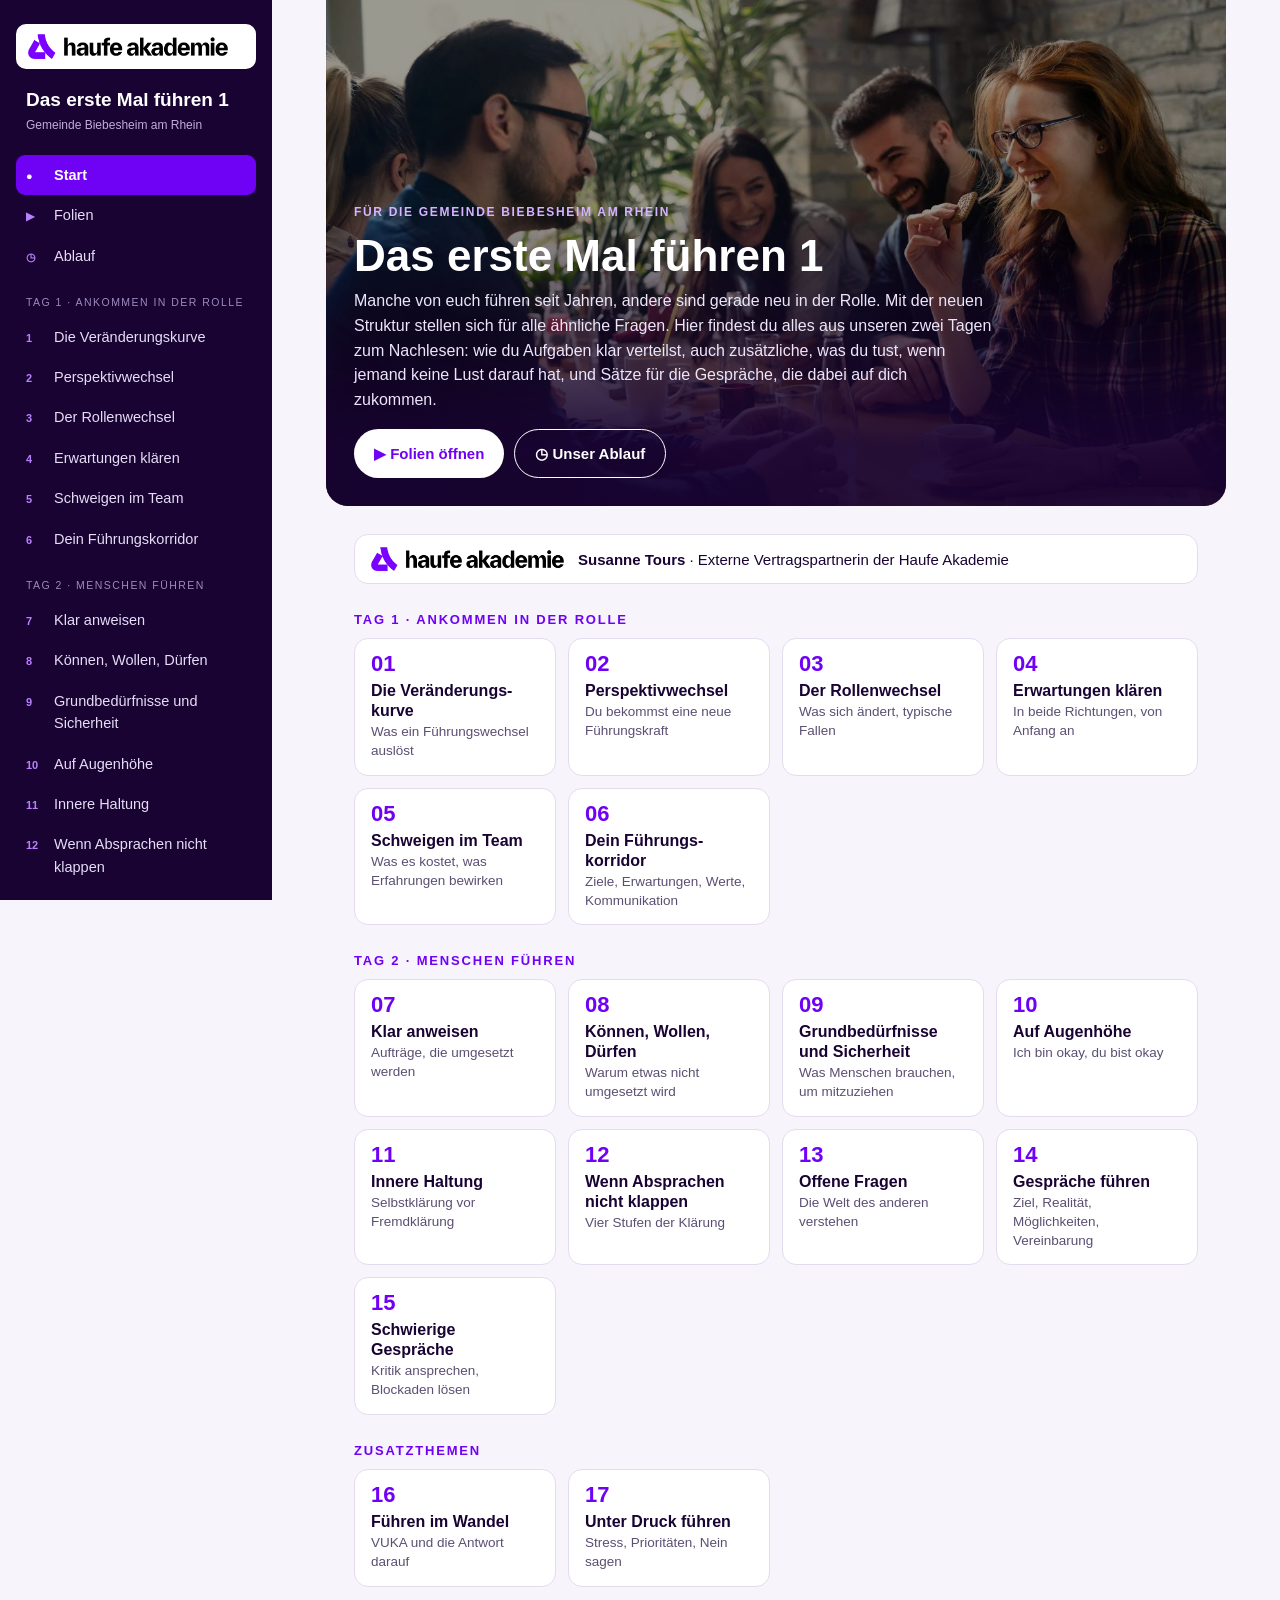
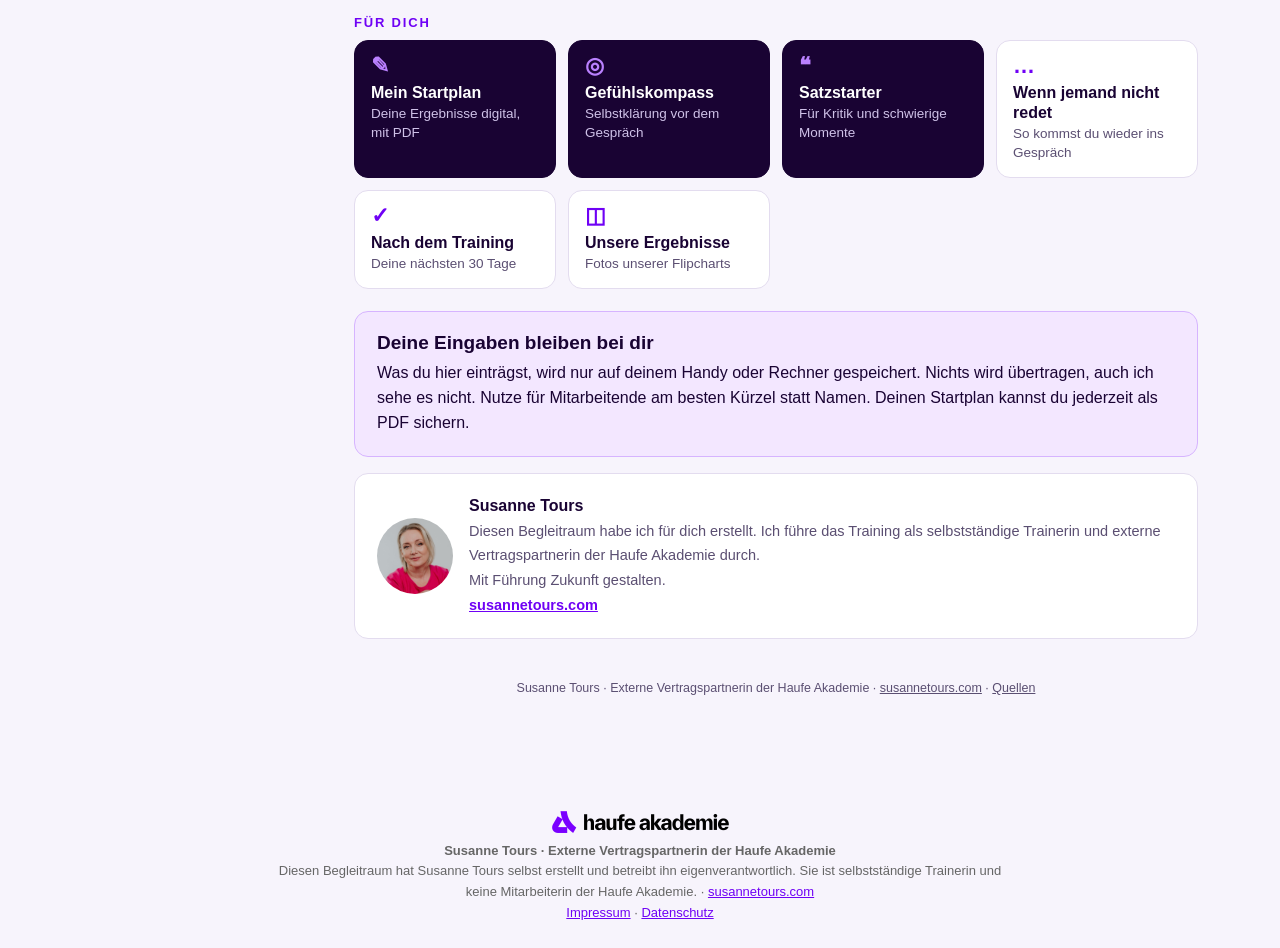
==== commit 1e636182: "Haufe-Vorgaben: Logo der Haufe Akademie und Hinweis 'Externe Vertragspartnerin der Haufe Akademie' C" ====
--- a/index.html
+++ b/index.html
@@ -284,12 +284,23 @@
 .gk-track{height:14px;background:#EEE8F6;border-radius:8px;overflow:hidden}.gk-track div{height:100%;border-radius:8px}
 #print-area .card{border:1px solid #ddd;border-radius:8px;padding:8px 10px;margin:8px 0}
 
+.gallery figcaption .ftext{display:block;font-weight:400;margin-top:4px;line-height:1.4}
+
+.haufe-logo{background:#fff;border-radius:10px;padding:10px 12px;margin:0 0 16px;display:block}
+.haufe-logo img{display:block;width:100%;max-width:200px;height:auto}
+.topbar .haufe-logo.sm{padding:5px 8px;margin:0;border-radius:8px}
+.topbar .haufe-logo.sm img{height:16px;width:auto;max-width:none}
+.partner{display:flex;align-items:center;gap:14px;flex-wrap:wrap;background:#fff;border:1px solid var(--line);border-radius:var(--r);padding:12px 16px;margin:16px 0;font-size:15px;color:var(--ink)}
+.partner img{height:24px;width:auto}
+@media print{.partner img,footer img{height:18px}}
+
 </style>
 
 </head>
 <body>
 <div class="layout">
 <nav class="side" id="side" aria-label="Bereiche">
+  <div class="haufe-logo"><img src="bilder/haufe-akademie-logo.png" alt="Haufe Akademie"></div>
   <div class="brand">Das erste Mal führen 1</div>
   <div class="brand-sub">Gemeinde Biebesheim am Rhein</div>
   <a href="#start"><span class="n">●</span>Start</a>
@@ -326,7 +337,7 @@
 </nav>
 
 <main>
-<div class="topbar"><button onclick="toggleNav()" aria-label="Menü öffnen">☰ Menü</button><span>Das erste Mal führen 1</span></div>
+<div class="topbar"><button onclick="toggleNav()" aria-label="Menü öffnen">☰ Menü</button><span class="haufe-logo sm"><img src="bilder/haufe-akademie-logo.png" alt="Haufe Akademie"></span></div>
 
 <!-- START -->
 <section class="page" id="p-start">
@@ -336,6 +347,7 @@
     <p>Manche von euch führen seit Jahren, andere sind gerade neu in der Rolle. Mit der neuen Struktur stellen sich für alle ähnliche Fragen. Hier findest du alles aus unseren zwei Tagen zum Nachlesen: wie du Aufgaben klar verteilst, auch zusätzliche, was du tust, wenn jemand keine Lust darauf hat, und Sätze für die Gespräche, die dabei auf dich zukommen.</p>
     <div class="acts"><a class="btn light" href="#folien">▶ Folien öffnen</a><a class="btn ghostw" href="#ablauf">◷ Unser Ablauf</a></div>
   </div></div>
+  <div class="partner"><img src="bilder/haufe-akademie-logo.png" alt="Haufe Akademie"><span><b>Susanne Tours</b> · Externe Vertragspartnerin der Haufe Akademie</span></div>
 
   <h3 class="tgroup">Tag 1 · Ankommen in der Rolle</h3>
   <nav class="ntiles">
@@ -377,8 +389,8 @@
   </nav>
 
   <div class="card lav" style="margin-top:22px"><h3>Deine Eingaben bleiben bei dir</h3><p>Was du hier einträgst, wird nur auf deinem Handy oder Rechner gespeichert. Nichts wird übertragen, auch ich sehe es nicht. Nutze für Mitarbeitende am besten Kürzel statt Namen. Deinen Startplan kannst du jederzeit als PDF sichern.</p></div>
-  <div class="card"><div class="trainer"><img src="bilder/susanne.jpg" alt="Susanne Tours"><div><b>Susanne Tours</b><br><span style="color:var(--ink-soft);font-size:14.5px">Diesen Begleitraum habe ich für dich erstellt. Ich führe das Training als selbstständige Trainerin und Vertragspartnerin der Haufe Akademie durch.</span><br><span style="color:var(--ink-soft);font-size:14.5px">Mit Führung Zukunft gestalten.</span><br><a href="https://susannetours.com" target="_blank" rel="noopener" style="font-size:14.5px;font-weight:700">susannetours.com</a></div></div></div>
-  <p class="foot">Erstellt von Susanne Tours, selbstständige Trainerin · <a href="https://susannetours.com" target="_blank" rel="noopener">susannetours.com</a> · <a href="#quellen">Quellen</a></p>
+  <div class="card"><div class="trainer"><img src="bilder/susanne.jpg" alt="Susanne Tours"><div><b>Susanne Tours</b><br><span style="color:var(--ink-soft);font-size:14.5px">Diesen Begleitraum habe ich für dich erstellt. Ich führe das Training als selbstständige Trainerin und externe Vertragspartnerin der Haufe Akademie durch.</span><br><span style="color:var(--ink-soft);font-size:14.5px">Mit Führung Zukunft gestalten.</span><br><a href="https://susannetours.com" target="_blank" rel="noopener" style="font-size:14.5px;font-weight:700">susannetours.com</a></div></div></div>
+  <p class="foot">Susanne Tours · Externe Vertragspartnerin der Haufe Akademie · <a href="https://susannetours.com" target="_blank" rel="noopener">susannetours.com</a> · <a href="#quellen">Quellen</a></p>
 </section>
 
 <!-- FOLIEN -->
@@ -892,6 +904,13 @@
   <div class="card"><div class="study"><div class="num">2</div><div><h3>Chef spielen</h3><p>Du willst dich beweisen. Der Ton wird plötzlich hart, das Team geht auf Abstand.</p></div></div></div>
   <div class="card"><div class="study"><div class="num">3</div><div><h3>Abtauchen</h3><p>Du gehst schwierigen Gesprächen aus dem Weg und hoffst, dass es sich von selbst regelt.</p></div></div></div>
   <div class="card dk"><span class="eyebrow">Was hilft</span><p style="color:#EDE5FA">Sprich die Veränderung offen an. Sag deinem Team, was sich ändert und was bleibt. Führe mit jeder Person ein Gespräch über gegenseitige Erwartungen.</p><p class="quote" style="color:#fff">„Für uns alle ist das neu. Mir ist wichtig, dass wir offen darüber reden, wie wir jetzt zusammenarbeiten.“</p></div>
+  <h3 class="sec">Führung früher und heute</h3>
+  <div class="grid3">
+    <div class="card lav"><span class="eyebrow">Früher</span><h3>Wer am längsten dabei war</h3><p>Die Führungskraft hatte das breite Wissen (der Querstrich des T) und das tiefe Fachwissen (der Längsstrich). Das Team wusste etwas weniger. Als Chef hatte man das Sagen.</p></div>
+    <div class="card lav"><span class="eyebrow">Heute</span><h3>Breite oben, Tiefe im Team</h3><p>Themen werden komplexer. Du hast vor allem das breite Wissen: dein Netzwerk, die Abläufe im Haus, den Überblick über das Thema. Das tiefe Expertenwissen liegt oft bei deinen Mitarbeitenden.</p></div>
+    <div class="card lav"><span class="eyebrow">Wichtig</span><h3>Mach es transparent</h3><p>Du musst nicht das beste Expertenwissen haben. Deine Aufgabe ist, den Bereich zu führen, mit deinem breiten Wissen. Sag das offen.</p></div>
+  </div>
+  <div class="unsere-fotos" data-ort="rollenwechsel"></div>
   <a class="btn ghost" href="#erwartungen">→ Weiter: Erwartungen klären</a>
   <div style="height:20px"></div>
 </section>
@@ -958,6 +977,7 @@
   <div class="card"><h3>Das Gegenteil von Schweigen</h3><p>Das Gegenteil von Schweigen ist nicht Reden, sondern aufrichtiger Dialog. Wertschätzung heißt nicht, immer nett zu sein. Es heißt, aufrichtig zuzuhören und den anderen ernst zu nehmen.</p></div>
   <p class="foot">Nach Christiane Windhausen und Tobias Grewe (Brave Dialogue Process)</p>
   <a class="btn" href="#gefuehlskompass">◎ Zum Gefühlskompass</a>
+  <div class="unsere-fotos" data-ort="haltung"></div>
   <div style="height:20px"></div>
 </section>
 
@@ -975,6 +995,7 @@
   <p style="margin-bottom:0">Sprich in Ich-Botschaften. Du-Botschaften wie „Du bist immer …“ oder „Warum hast du nicht …“ kommen als Angriff an.</p></div>
   <div class="card"><h3>Satzstarter für das Kritikgespräch</h3><ul class="clean"><li>„Ich möchte mit dir über etwas sprechen, das mir wichtig ist.“</li><li>„Wir hatten vereinbart, dass … Das ist nicht passiert.“</li><li>„Was ist aus deiner Sicht passiert?“</li><li>„Was brauchst du, damit es beim nächsten Mal klappt?“</li><li>„Lass uns festhalten, was wir jetzt vereinbaren.“</li></ul></div>
   <a class="btn ghost" href="#grow">→ Gespräch vorbereiten mit GROW</a>
+  <div class="unsere-fotos" data-ort="klaerung"></div>
   <div style="height:20px"></div>
 </section>
 
@@ -1028,7 +1049,7 @@
 
 <!-- ERGEBNISSE -->
 <section class="page" id="p-ergebnisse">
-  <div class="hero" style="background-image:url('bilder/ergebnisse.jpg');--img:url('bilder/ergebnisse.jpg')"><div class="in"><span class="eyebrow">Für dich</span><h2>Unsere Ergebnisse</h2><p>Die Fotos unserer Flipcharts und Pinnwände aus den zwei Tagen.</p></div></div>
+  <div class="hero" style="background-image:url('bilder/ergebnisse.jpg');--img:url('bilder/ergebnisse.jpg')"><div class="in"><span class="eyebrow">Für dich</span><h2>Unsere Ergebnisse</h2><p>Die Fotos eurer Flipcharts und Pinnwände aus den zwei Tagen. Tipp aufs Foto, dann wird es groß.</p></div></div>
   <div id="gallery"></div>
   <div style="height:20px"></div>
 </section>
@@ -1051,7 +1072,7 @@
     <li>Einflusskreis: Stephen R. Covey, Die 7 Wege zur Effektivität. Wichtig und dringend: nach Dwight D. Eisenhower.</li>
     <li>Schwierige Gespräche: Harvard Business Review, Having Difficult Conversations (2025). Amy Gallo, Getting Along (2022).</li>
   </ul></div>
-  <p class="foot">Erstellt von Susanne Tours, selbstständige Trainerin · <a href="https://susannetours.com" target="_blank" rel="noopener">susannetours.com</a></p>
+  <p class="foot">Susanne Tours · Externe Vertragspartnerin der Haufe Akademie · <a href="https://susannetours.com" target="_blank" rel="noopener">susannetours.com</a></p>
 </section>
 <section class="page" id="p-impressum">
   <div style="height:26px"></div>
@@ -1073,6 +1094,8 @@
   <div class="card">
     <h3>Bildnachweis</h3>
     <p>Fotos: Haufe Akademie (Quellen: OHa | AKA, OHa | Adobe Stock, OHa | Getty Images). Die Fotos sind ausschließlich für Veranstaltungen der Haufe Akademie lizenziert. Porträt Susanne Tours: privat.</p>
+    <h3>Logo und Gestaltung</h3>
+    <p>Logo, Farben und Bildsprache sind Teil des Corporate Designs der Haufe Akademie und Marken der Haufe Group. Sie werden hier mit Bezug auf das Training der Haufe Akademie verwendet, das Susanne Tours als externe Vertragspartnerin durchführt.</p>
   </div>
   <p><a href="#datenschutz">Zur Datenschutzerklärung ›</a></p>
   <div style="height:20px"></div>
@@ -1130,9 +1153,29 @@
 /* ---------- Fotos für "Unsere Ergebnisse": Dateien in den Ordner fotos/ legen und hier eintragen ----------
    orte: kurve, perspektive, erwartungen, korridor, beduerfnisse, skillwill, augenhoehe, fragen, grow, schwierig  */
 const ERGEBNISSE = [
-  // { titel: "Unsere Veränderungskurve", bild: "fotos/kurve.jpg", orte: ["kurve"] },
+  { titel: "Rückblick auf Tag 1", bild: "fotos/rueckblick-tag1-a.jpg", orte: ["rueckblick"] },
+  { titel: "Rückblick auf Tag 1", bild: "fotos/rueckblick-tag1-b.jpg", orte: ["rueckblick"] },
+  { titel: "früher: mehr von oben herab", bild: "fotos/fuehrung-frueher-heute.jpg", orte: ["rollenwechsel"], text: "Führung früher und heute, erklärt am T: Der Querstrich steht für Wissen in der Breite, der Längsstrich für Wissen in der Tiefe." },
+  { titel: "Führung bei uns", bild: "fotos/fuehrung-bei-uns.jpg", orte: ["rollenwechsel"] },
+  { titel: "Erwartungen an deine Mitarbeiter", bild: "fotos/erwartungen.jpg", orte: ["erwartungen"] },
+  { titel: "Skill und Will", bild: "fotos/skillwill-flipchart.jpg", orte: ["skillwill"] },
+  { titel: "Euer Führungsverhalten in der Matrix", bild: "fotos/skillwill-pinnwand.jpg", orte: ["skillwill"] },
+  { titel: "Eure Matrix, ergänzt mit Fragen", bild: "fotos/skillwill-fragen.jpg", orte: ["skillwill", "fragen"] },
+  { titel: "Kompetenzstufen", bild: "fotos/kompetenzstufen.jpg", orte: ["skillwill"] },
+  { titel: "Bindung", bild: "fotos/bindung.jpg", orte: ["beduerfnisse"] },
+  { titel: "Orientierung und Kontrolle", bild: "fotos/orientierung.jpg", orte: ["beduerfnisse"] },
+  { titel: "Selbstwertschutz / Erhöhung", bild: "fotos/selbstwert.jpg", orte: ["beduerfnisse"] },
+  { titel: "Lustgewinn / Unlustvermeidung", bild: "fotos/lustgewinn.jpg", orte: ["beduerfnisse"] },
+  { titel: "Ich bin o.k., du bist o.k.", bild: "fotos/ich-bin-ok.jpg", orte: ["augenhoehe"] },
+  { titel: "Brave Dialog", bild: "fotos/brave-dialog.jpg", orte: ["haltung"] },
+  { titel: "Gesprächsstruktur", bild: "fotos/gespraechsstruktur.jpg", orte: ["grow"] },
+  { titel: "Das kann ich gar nicht nachvollziehen!", bild: "fotos/nachvollziehen.jpg", orte: ["schwierig", "klaerung"] },
+  { titel: "Satz-Starter für Kritikgespräche", bild: "fotos/satzstarter.jpg", orte: ["schwierig", "klaerung"] },
+  { titel: "Ich weiss … Mir ist wichtig … Ich bin offen …", bild: "fotos/ich-weiss.jpg", orte: ["schwierig", "klaerung"] },
+  { titel: "Kollegiale Fallberatung", bild: "fotos/kollegiale-fallberatung.jpg", orte: ["schwierig"], text: "So sind wir vorgegangen, als wir in der Gruppe einen Fall gemeinsam beraten haben." },
+  { titel: "Eisenhower-Matrix", bild: "fotos/eisenhower.jpg", orte: ["druck"] },
 ];
-const FOLIEN = 73; // Anzahl der Folienbilder in folien/
+const FOLIEN = 80; // Anzahl der Folienbilder in folien/
 
 /* ---------- Speicher (nur auf diesem Gerät) ---------- */
 const KEY = 'erstes-mal-fuehren-begleitraum-v1';
@@ -1176,7 +1219,7 @@
 /* ---------- Fotos ---------- */
 (function(){
   const g = $('#gallery');
-  const fig = f => `<figure><img loading="lazy" src="${f.bild}" alt="${esc(f.titel)}" data-zoom="${f.bild}"><figcaption>${esc(f.titel)}</figcaption></figure>`;
+  const fig = f => `<figure><img loading="lazy" src="${f.bild}" alt="${esc(f.titel)}" data-zoom="${f.bild}"><figcaption>${esc(f.titel)}${f.text?`<span class="ftext">${esc(f.text)}</span>`:""}</figcaption></figure>`;
   g.innerHTML = ERGEBNISSE.length ? `<div class="gallery">${ERGEBNISSE.map(fig).join('')}</div>` : `<div class="empty">Nach dem Training findest du hier die Fotos unserer Flipcharts und Pinnwände.</div>`;
   document.querySelectorAll('.unsere-fotos[data-ort]').forEach(el => {
     const fs = ERGEBNISSE.filter(f => (f.orte||[]).includes(el.dataset.ort));
@@ -1405,6 +1448,6 @@
 })();
 
 </script>
-<footer style="max-width:760px;margin:40px auto 24px;padding:0 16px;font:13px/1.6 Arial,sans-serif;color:#666;text-align:center"><b>Ein Begleitraum von Susanne Tours</b> · <a href="https://susannetours.com" target="_blank" rel="noopener">susannetours.com</a><br>Selbstständige Trainerin und Coach. Diesen Begleitraum hat Susanne Tours selbst erstellt und betreibt ihn eigenverantwortlich. Das Seminar führt sie als freiberufliche Vertragspartnerin der Haufe Akademie durch.<br><a href="#impressum">Impressum</a> · <a href="#datenschutz">Datenschutz</a></footer>
+<footer style="max-width:760px;margin:40px auto 24px;padding:0 16px;font:13px/1.6 Arial,sans-serif;color:#666;text-align:center"><img src="bilder/haufe-akademie-logo.png" alt="Haufe Akademie" style="height:22px;width:auto;margin:0 auto 8px;display:block"><b>Susanne Tours · Externe Vertragspartnerin der Haufe Akademie</b><br>Diesen Begleitraum hat Susanne Tours selbst erstellt und betreibt ihn eigenverantwortlich. Sie ist selbstständige Trainerin und keine Mitarbeiterin der Haufe Akademie. · <a href="https://susannetours.com" target="_blank" rel="noopener">susannetours.com</a><br><a href="#impressum">Impressum</a> · <a href="#datenschutz">Datenschutz</a></footer>
 </body>
 </html>
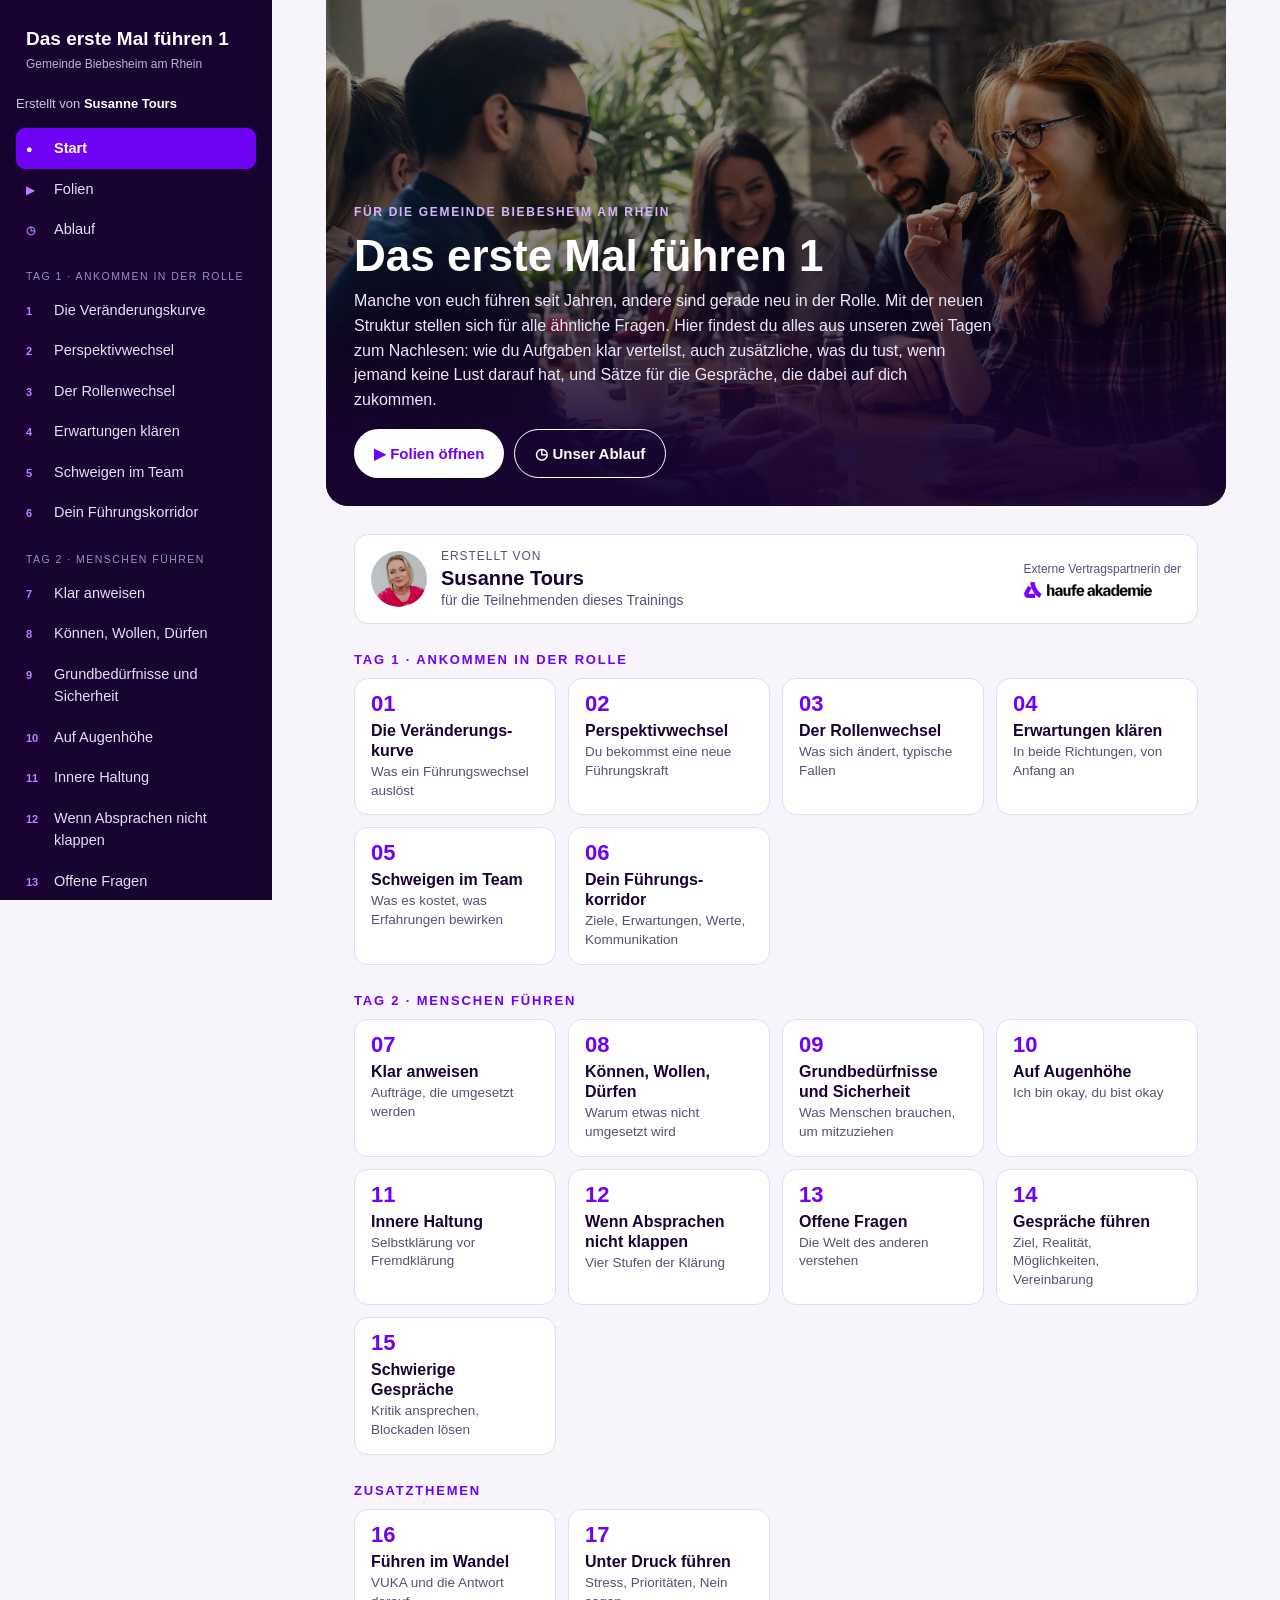
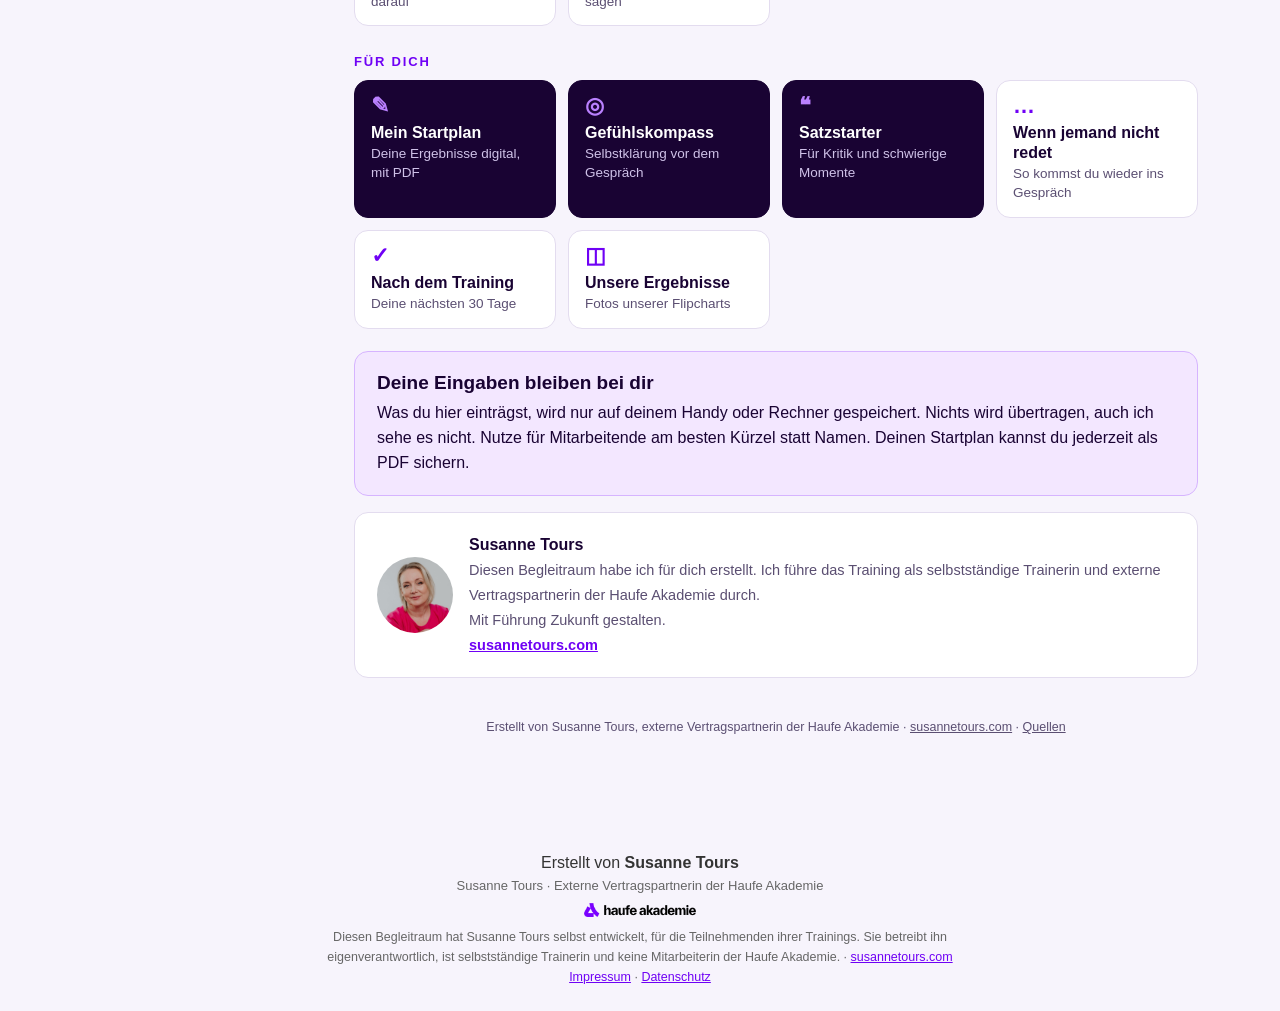
==== commit 56b739d4: "Absender klar: Erstellt von Susanne Tours, Haufe-Logo nur als Vertragspartner-Hinweis Co-Authored-By" ====
--- a/index.html
+++ b/index.html
@@ -286,13 +286,25 @@
 
 .gallery figcaption .ftext{display:block;font-weight:400;margin-top:4px;line-height:1.4}
 
-.haufe-logo{background:#fff;border-radius:10px;padding:10px 12px;margin:0 0 16px;display:block}
-.haufe-logo img{display:block;width:100%;max-width:200px;height:auto}
-.topbar .haufe-logo.sm{padding:5px 8px;margin:0;border-radius:8px}
-.topbar .haufe-logo.sm img{height:16px;width:auto;max-width:none}
-.partner{display:flex;align-items:center;gap:14px;flex-wrap:wrap;background:#fff;border:1px solid var(--line);border-radius:var(--r);padding:12px 16px;margin:16px 0;font-size:15px;color:var(--ink)}
-.partner img{height:24px;width:auto}
-@media print{.partner img,footer img{height:18px}}
+
+.brand-by{font-size:13px;color:#CFC2E8;margin:4px 0 14px}
+.brand-by b{color:#fff}
+.side-partner{margin-top:22px;padding-top:14px;border-top:1px solid rgba(255,255,255,.15);font-size:12px;line-height:1.4;color:#CFC2E8}
+.side-partner .haufe-logo{background:#fff;border-radius:8px;padding:6px 8px;margin-top:6px;display:inline-block}
+.side-partner .haufe-logo img{height:14px;width:auto;display:block}
+.topbar .top-by{font-size:14px;color:#fff;font-weight:700}
+.partner{display:flex;align-items:center;gap:14px;flex-wrap:wrap;background:#fff;border:1px solid var(--line);border-radius:var(--r);padding:14px 16px;margin:16px 0;color:var(--ink)}
+.partner .me{width:56px;height:56px;border-radius:50%;object-fit:cover;object-position:center 20%;flex:0 0 56px}
+.partner .who{display:flex;flex-direction:column;line-height:1.3;flex:1 1 180px}
+.partner .who .by{font-size:12px;text-transform:uppercase;letter-spacing:.08em;color:var(--ink-soft)}
+.partner .who b{font-size:20px}
+.partner .who span:last-child{font-size:14px;color:var(--ink-soft)}
+.partner .for{display:flex;flex-direction:column;gap:4px;font-size:12px;color:var(--ink-soft)}
+.partner .for img{height:16px;width:auto;align-self:flex-start}
+.site-foot{max-width:760px;margin:40px auto 24px;padding:0 16px;font:13px/1.6 Arial,sans-serif;color:#666;text-align:center}
+.site-foot .fby{font-size:16px;color:#333}
+.site-foot img{height:14px;width:auto;display:block;margin:6px auto 10px}
+.site-foot .small{font-size:12.5px}
 
 </style>
 
@@ -300,9 +312,9 @@
 <body>
 <div class="layout">
 <nav class="side" id="side" aria-label="Bereiche">
-  <div class="haufe-logo"><img src="bilder/haufe-akademie-logo.png" alt="Haufe Akademie"></div>
   <div class="brand">Das erste Mal führen 1</div>
   <div class="brand-sub">Gemeinde Biebesheim am Rhein</div>
+  <div class="brand-by">Erstellt von <b>Susanne Tours</b></div>
   <a href="#start"><span class="n">●</span>Start</a>
   <a href="#folien"><span class="n">▶</span>Folien</a>
   <a href="#ablauf"><span class="n">◷</span>Ablauf</a>
@@ -334,10 +346,11 @@
   <a href="#danach"><span class="n">✓</span>Nach dem Training</a>
   <a href="#ergebnisse"><span class="n">◫</span>Unsere Ergebnisse</a>
   <a href="#quellen"><span class="n">i</span>Quellen</a>
+  <div class="side-partner">Susanne Tours<br>Externe Vertragspartnerin der<div class="haufe-logo"><img src="bilder/haufe-akademie-logo.png" alt="Haufe Akademie"></div></div>
 </nav>
 
 <main>
-<div class="topbar"><button onclick="toggleNav()" aria-label="Menü öffnen">☰ Menü</button><span class="haufe-logo sm"><img src="bilder/haufe-akademie-logo.png" alt="Haufe Akademie"></span></div>
+<div class="topbar"><button onclick="toggleNav()" aria-label="Menü öffnen">☰ Menü</button><span class="top-by">Susanne Tours</span></div>
 
 <!-- START -->
 <section class="page" id="p-start">
@@ -347,7 +360,7 @@
     <p>Manche von euch führen seit Jahren, andere sind gerade neu in der Rolle. Mit der neuen Struktur stellen sich für alle ähnliche Fragen. Hier findest du alles aus unseren zwei Tagen zum Nachlesen: wie du Aufgaben klar verteilst, auch zusätzliche, was du tust, wenn jemand keine Lust darauf hat, und Sätze für die Gespräche, die dabei auf dich zukommen.</p>
     <div class="acts"><a class="btn light" href="#folien">▶ Folien öffnen</a><a class="btn ghostw" href="#ablauf">◷ Unser Ablauf</a></div>
   </div></div>
-  <div class="partner"><img src="bilder/haufe-akademie-logo.png" alt="Haufe Akademie"><span><b>Susanne Tours</b> · Externe Vertragspartnerin der Haufe Akademie</span></div>
+  <div class="partner"><img class="me" src="bilder/susanne.jpg" alt="Susanne Tours"><div class="who"><span class="by">Erstellt von</span><b>Susanne Tours</b><span>für die Teilnehmenden dieses Trainings</span></div><div class="for"><span>Externe Vertragspartnerin der</span><img src="bilder/haufe-akademie-logo.png" alt="Haufe Akademie"></div></div>
 
   <h3 class="tgroup">Tag 1 · Ankommen in der Rolle</h3>
   <nav class="ntiles">
@@ -390,7 +403,7 @@
 
   <div class="card lav" style="margin-top:22px"><h3>Deine Eingaben bleiben bei dir</h3><p>Was du hier einträgst, wird nur auf deinem Handy oder Rechner gespeichert. Nichts wird übertragen, auch ich sehe es nicht. Nutze für Mitarbeitende am besten Kürzel statt Namen. Deinen Startplan kannst du jederzeit als PDF sichern.</p></div>
   <div class="card"><div class="trainer"><img src="bilder/susanne.jpg" alt="Susanne Tours"><div><b>Susanne Tours</b><br><span style="color:var(--ink-soft);font-size:14.5px">Diesen Begleitraum habe ich für dich erstellt. Ich führe das Training als selbstständige Trainerin und externe Vertragspartnerin der Haufe Akademie durch.</span><br><span style="color:var(--ink-soft);font-size:14.5px">Mit Führung Zukunft gestalten.</span><br><a href="https://susannetours.com" target="_blank" rel="noopener" style="font-size:14.5px;font-weight:700">susannetours.com</a></div></div></div>
-  <p class="foot">Susanne Tours · Externe Vertragspartnerin der Haufe Akademie · <a href="https://susannetours.com" target="_blank" rel="noopener">susannetours.com</a> · <a href="#quellen">Quellen</a></p>
+  <p class="foot">Erstellt von Susanne Tours, externe Vertragspartnerin der Haufe Akademie · <a href="https://susannetours.com" target="_blank" rel="noopener">susannetours.com</a> · <a href="#quellen">Quellen</a></p>
 </section>
 
 <!-- FOLIEN -->
@@ -1072,7 +1085,7 @@
     <li>Einflusskreis: Stephen R. Covey, Die 7 Wege zur Effektivität. Wichtig und dringend: nach Dwight D. Eisenhower.</li>
     <li>Schwierige Gespräche: Harvard Business Review, Having Difficult Conversations (2025). Amy Gallo, Getting Along (2022).</li>
   </ul></div>
-  <p class="foot">Susanne Tours · Externe Vertragspartnerin der Haufe Akademie · <a href="https://susannetours.com" target="_blank" rel="noopener">susannetours.com</a></p>
+  <p class="foot">Erstellt von Susanne Tours, externe Vertragspartnerin der Haufe Akademie · <a href="https://susannetours.com" target="_blank" rel="noopener">susannetours.com</a></p>
 </section>
 <section class="page" id="p-impressum">
   <div style="height:26px"></div>
@@ -1119,26 +1132,30 @@
     <p>Mehr dazu: <a href="https://www.netlify.com/privacy/" target="_blank" rel="noopener">Datenschutzhinweise von Netlify</a></p></div>
 
   <div class="card"><h3>3. Deine Eingaben im Begleitraum</h3>
-    <p>Im Begleitraum kannst du Inhalte eintragen, zum Beispiel deinen Spielplan, deine Antworten im Konflikttest, deinen ersten Zug, deine Strategie für enge Momente und deine Häkchen im Vier-Wochen-Plan.</p>
+    <p>Im Begleitraum kannst du Inhalte eintragen, zum Beispiel in deinem Startplan oder im Gefühlskompass.</p>
     <ul class="clean">
-      <li>Diese Eingaben werden <b>ausschließlich im lokalen Speicher deines Browsers</b> (localStorage) auf deinem eigenen Gerät gespeichert.</li>
-      <li>Sie werden <b>nicht an einen Server übertragen</b>. Es gibt keine Datenbank. Ich und die Haufe Akademie haben keinen Zugriff darauf.</li>
-      <li>Auch das PDF deines Spielplans und die Funktion „Kopieren“ arbeiten nur lokal in deinem Browser.</li>
-      <li>Die Speicherung dient allein dazu, dass du an deinen Eingaben weiterarbeiten kannst. Sie ist für diese von dir gewünschte Funktion unbedingt erforderlich (§ 25 Abs. 2 Nr. 2 TDDDG). Eine Einwilligung ist dafür nicht nötig.</li>
-      <li><b>Löschen:</b> Im Konflikttest gibt es den Knopf „Antworten löschen“. Alle Eingaben löschst du, indem du in deinem Browser die Website-Daten für diese Seite löschst. Im privaten Modus deines Browsers wird nichts dauerhaft gespeichert.</li>
+      <li><b>Startplan:</b> Deine Eingaben werden <b>ausschließlich im lokalen Speicher deines Browsers</b> (localStorage) auf deinem eigenen Gerät gespeichert, damit du später weiterarbeiten kannst.</li>
+      <li><b>Gefühlskompass:</b> Deine Antworten werden gar nicht gespeichert. Die Auswertung entsteht nur in deinem Browser und ist weg, sobald du die Seite schließt oder neu lädst.</li>
+      <li>Nichts davon wird <b>an einen Server übertragen</b>. Es gibt keine Datenbank. Ich und die Haufe Akademie haben keinen Zugriff darauf.</li>
+      <li>Auch das PDF deines Startplans und die Druckfunktion arbeiten nur lokal in deinem Browser.</li>
+      <li>Die lokale Speicherung im Startplan dient allein dazu, dass du an deinen Eingaben weiterarbeiten kannst. Sie ist für diese von dir gewünschte Funktion unbedingt erforderlich (§ 25 Abs. 2 Nr. 2 TDDDG). Eine Einwilligung ist dafür nicht nötig.</li>
+      <li><b>Löschen:</b> Alle Eingaben löschst du, indem du in deinem Browser die Website-Daten für diese Seite löschst. Im privaten Modus deines Browsers wird nichts dauerhaft gespeichert.</li>
       <li><b>Tipp:</b> Nutzt du ein Gerät gemeinsam mit anderen, lösche deine Eingaben nach der Nutzung.</li>
     </ul>
-    <p>Bitte trag keine sensiblen Daten über andere Personen ein. Im Spielplan reichen Kürzel oder Rollen statt voller Namen.</p></div>
+    <p>Bitte trag keine sensiblen Daten über andere Personen ein. Für Mitarbeitende reichen Kürzel statt Namen.</p></div>
+
+  <div class="card"><h3>Fotos aus dem Seminar</h3>
+    <p>Unter „Unsere Ergebnisse“ findest du Fotos unserer Flipcharts und Pinnwände. Sie zeigen nur die erarbeiteten Inhalte, keine Personen. Aufnahmen der Veranstaltung selbst in Ton, Bild oder Video gibt es nicht.</p></div>
 
   <div class="card"><h3>4. Keine Cookies, kein Tracking, keine externen Dienste</h3>
     <p>Der Begleitraum setzt keine Cookies und nutzt keine Analyse- oder Trackingwerkzeuge. Schriften, Bilder und Folien werden direkt von Netlify geladen, nicht von Drittanbietern wie Google. Ein Cookie-Banner ist deshalb nicht erforderlich.</p>
     <p>Links zu anderen Websites, zum Beispiel zu susannetours.com oder zu Netlify, öffnen sich erst, wenn du sie anklickst. Dort gelten die Datenschutzhinweise der jeweiligen Anbieter.</p></div>
 
   <div class="card"><h3>5. Deine Rechte</h3>
-    <p>Du hast das Recht auf Auskunft (Art. 15 DSGVO), Berichtigung (Art. 16), Löschung (Art. 17), Einschränkung der Verarbeitung (Art. 18), Datenübertragbarkeit (Art. 20) und Widerspruch gegen eine Verarbeitung auf Grundlage berechtigter Interessen (Art. 21). Schreib mir dazu einfach eine E-Mail.</p>
+    <p>Du hast das Recht auf Auskunft (Art. 15 DSGVO), Berichtigung (Art. 16), Löschung (Art. 17), Einschränkung der Verarbeitung (Art. 18), Datenübertragbarkeit (Art. 20) und Widerspruch gegen eine Verarbeitung auf Grundlage berechtigter Interessen (Art. 21). Schreib mir dazu einfach eine E-Mail an <a href="mailto:susanne@susannetours.com">susanne@susannetours.com</a>.</p>
     <p>Du kannst dich außerdem bei einer Datenschutz-Aufsichtsbehörde beschweren, zum Beispiel beim Landesbeauftragten für den Datenschutz und die Informationsfreiheit Rheinland-Pfalz.</p>
     <p>Du bist nicht verpflichtet, Daten anzugeben. Es findet keine automatisierte Entscheidungsfindung statt.</p></div>
-  <p class="hint">Stand: Oktober 2026</p>
+  <p class="hint">Stand: November 2026</p>
   <div style="height:20px"></div>
 </section>
 </main>
@@ -1448,6 +1465,6 @@
 })();
 
 </script>
-<footer style="max-width:760px;margin:40px auto 24px;padding:0 16px;font:13px/1.6 Arial,sans-serif;color:#666;text-align:center"><img src="bilder/haufe-akademie-logo.png" alt="Haufe Akademie" style="height:22px;width:auto;margin:0 auto 8px;display:block"><b>Susanne Tours · Externe Vertragspartnerin der Haufe Akademie</b><br>Diesen Begleitraum hat Susanne Tours selbst erstellt und betreibt ihn eigenverantwortlich. Sie ist selbstständige Trainerin und keine Mitarbeiterin der Haufe Akademie. · <a href="https://susannetours.com" target="_blank" rel="noopener">susannetours.com</a><br><a href="#impressum">Impressum</a> · <a href="#datenschutz">Datenschutz</a></footer>
+<footer class="site-foot"><div class="fby">Erstellt von <b>Susanne Tours</b></div><div>Susanne Tours · Externe Vertragspartnerin der Haufe Akademie</div><img src="bilder/haufe-akademie-logo.png" alt="Haufe Akademie"><div class="small">Diesen Begleitraum hat Susanne Tours selbst entwickelt, für die Teilnehmenden ihrer Trainings. Sie betreibt ihn eigenverantwortlich, ist selbstständige Trainerin und keine Mitarbeiterin der Haufe Akademie. · <a href="https://susannetours.com" target="_blank" rel="noopener">susannetours.com</a><br><a href="#impressum">Impressum</a> · <a href="#datenschutz">Datenschutz</a></div></footer>
 </body>
 </html>
